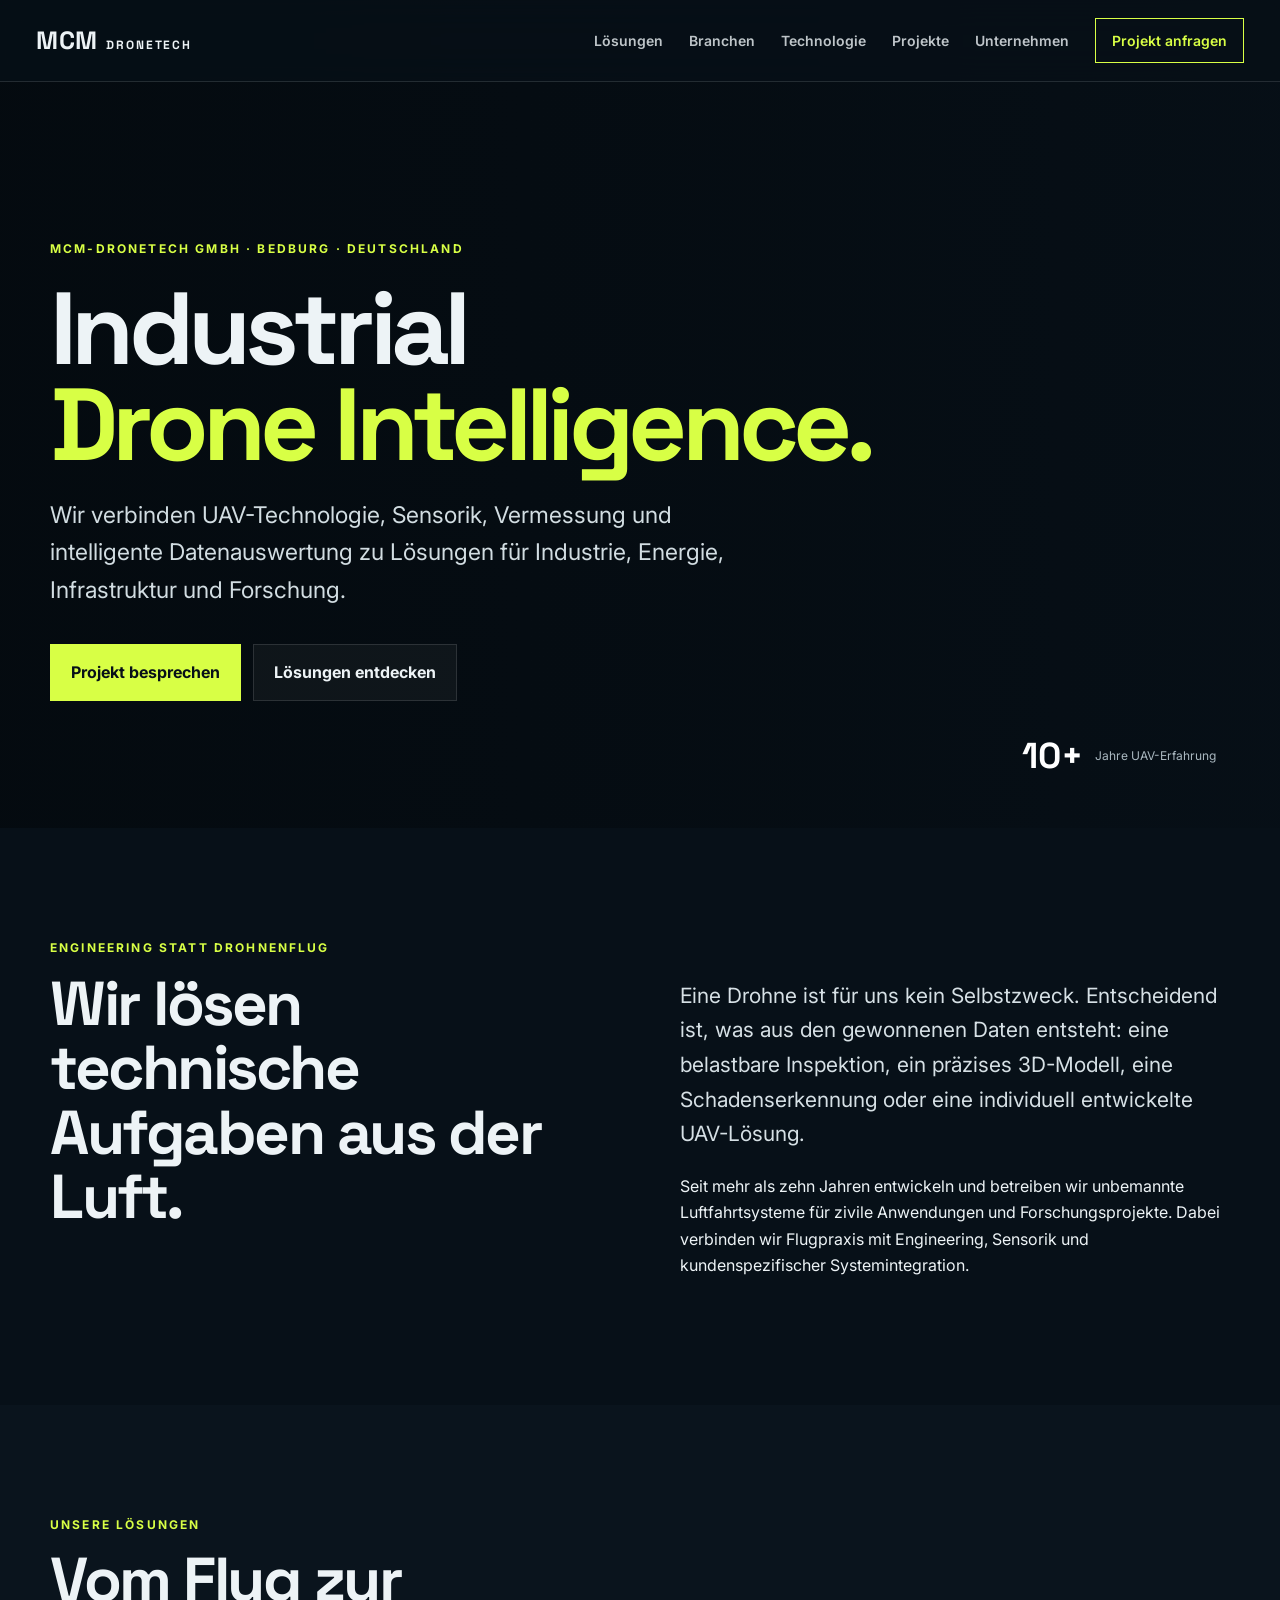
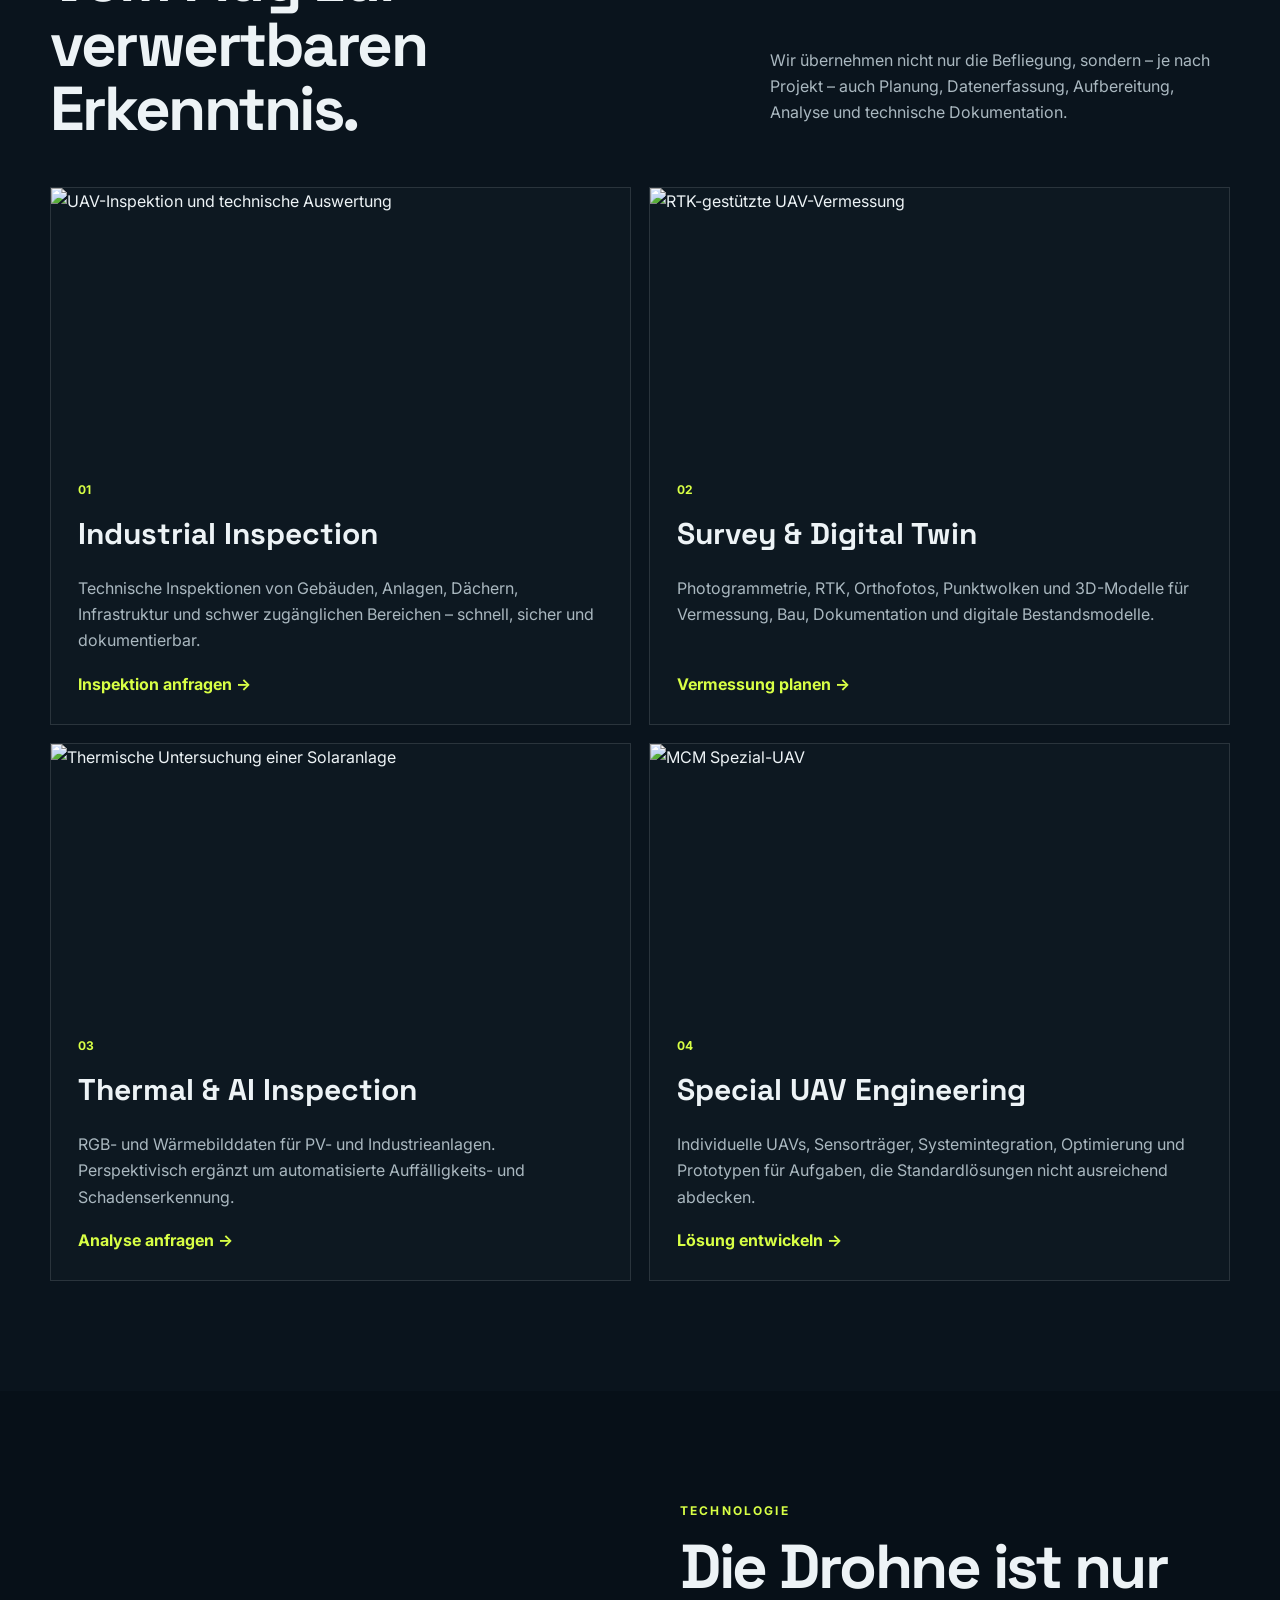
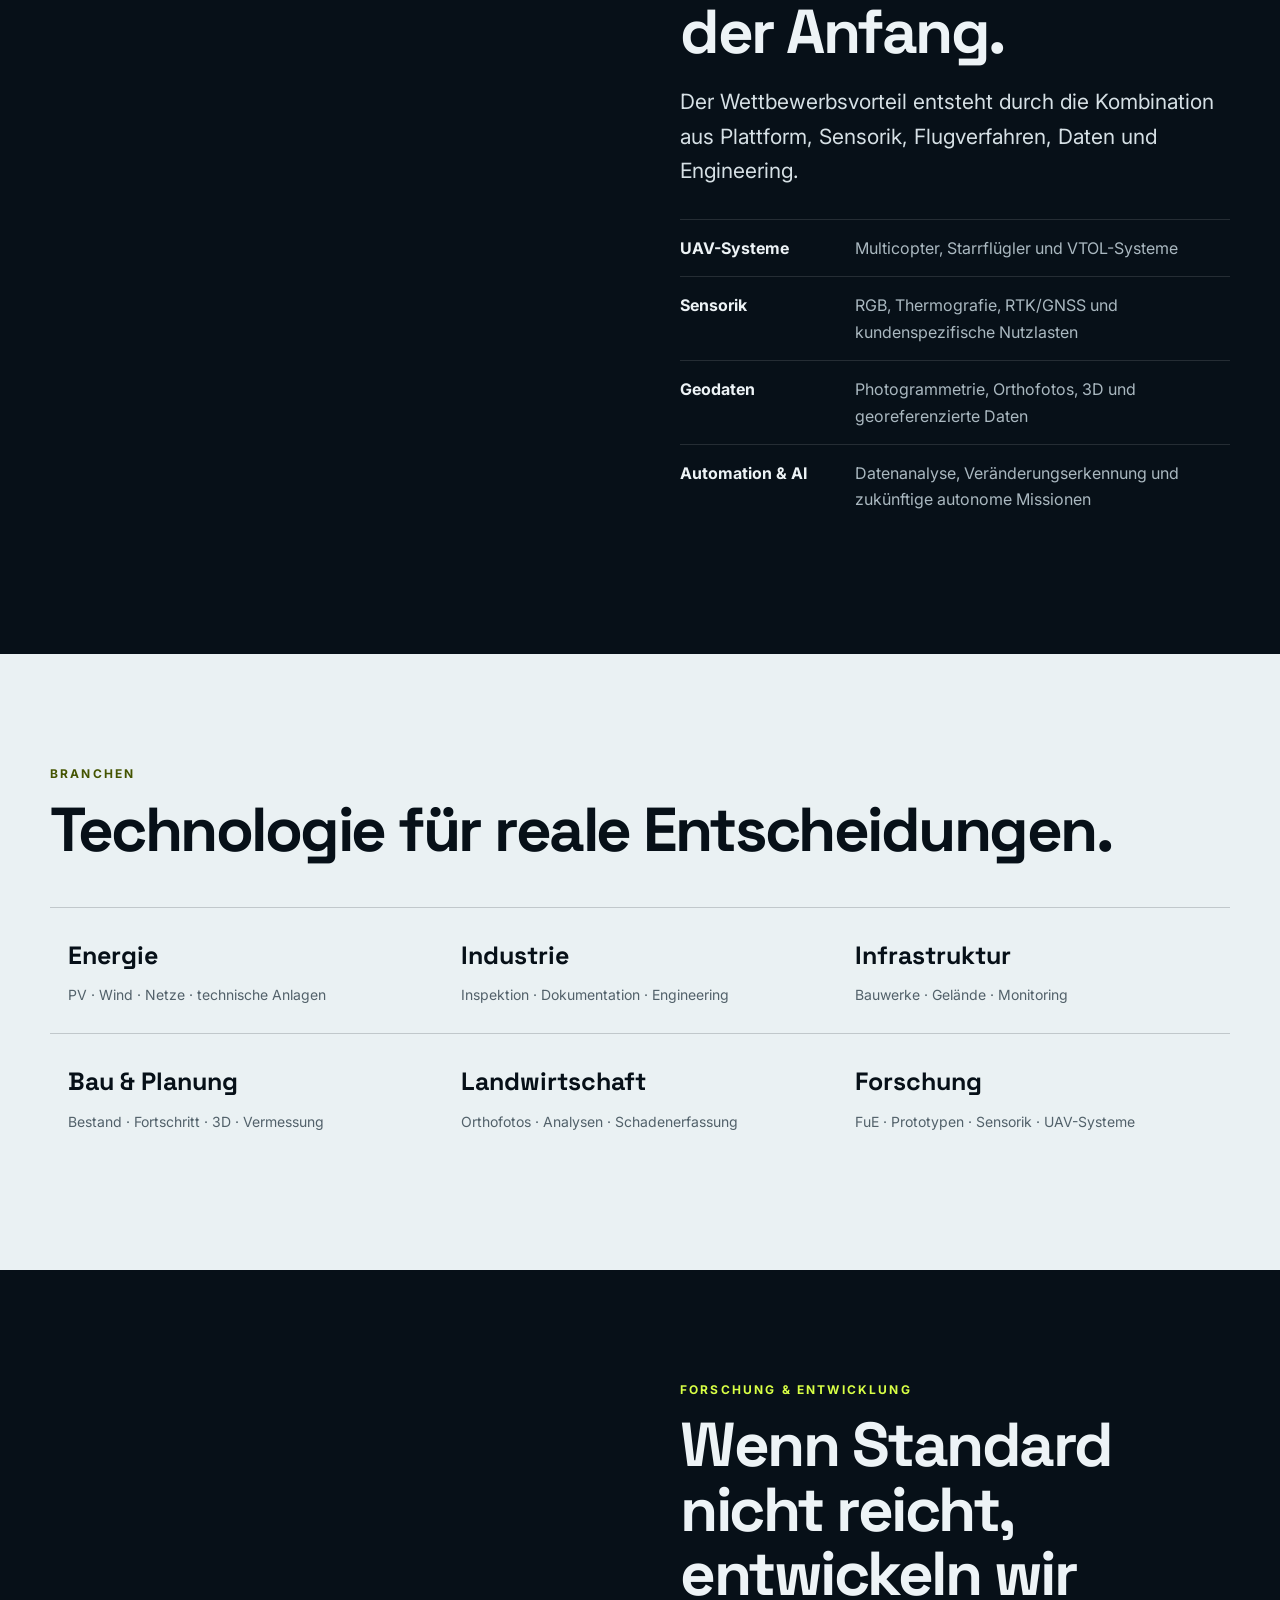
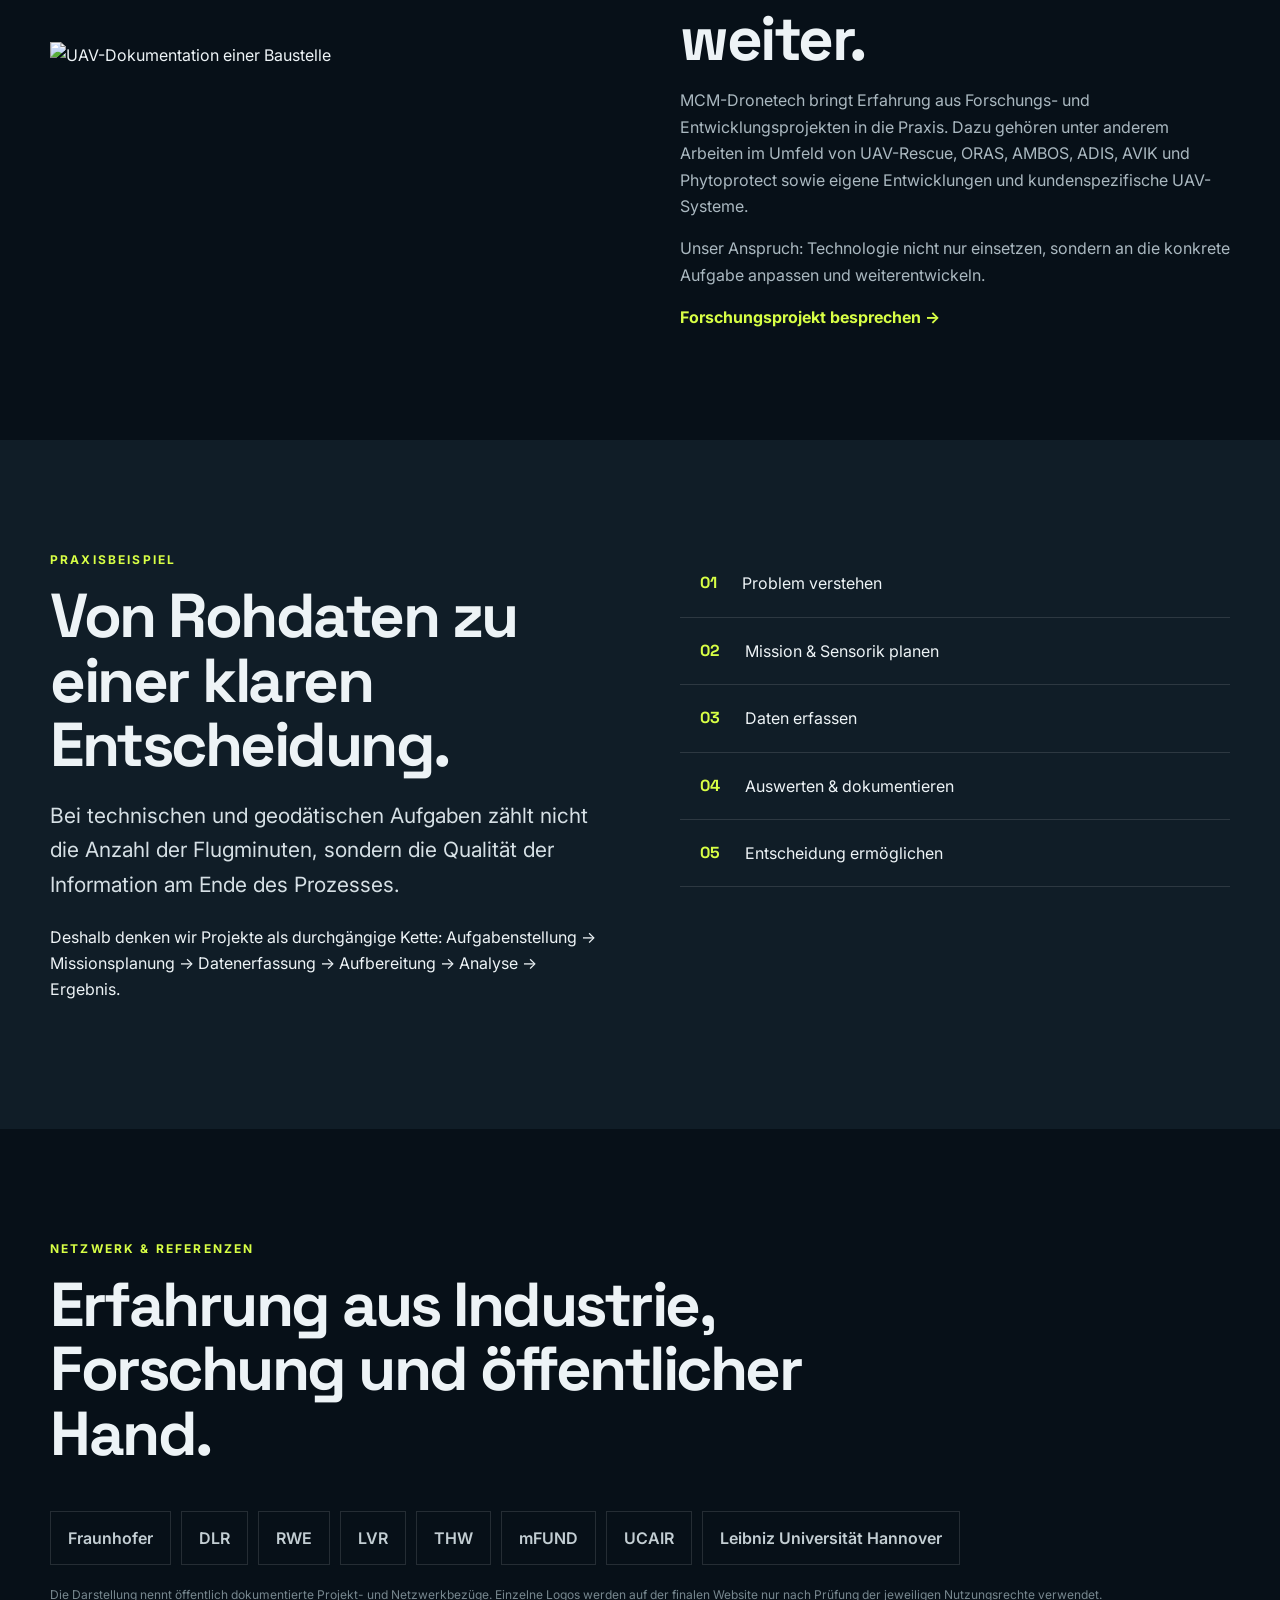
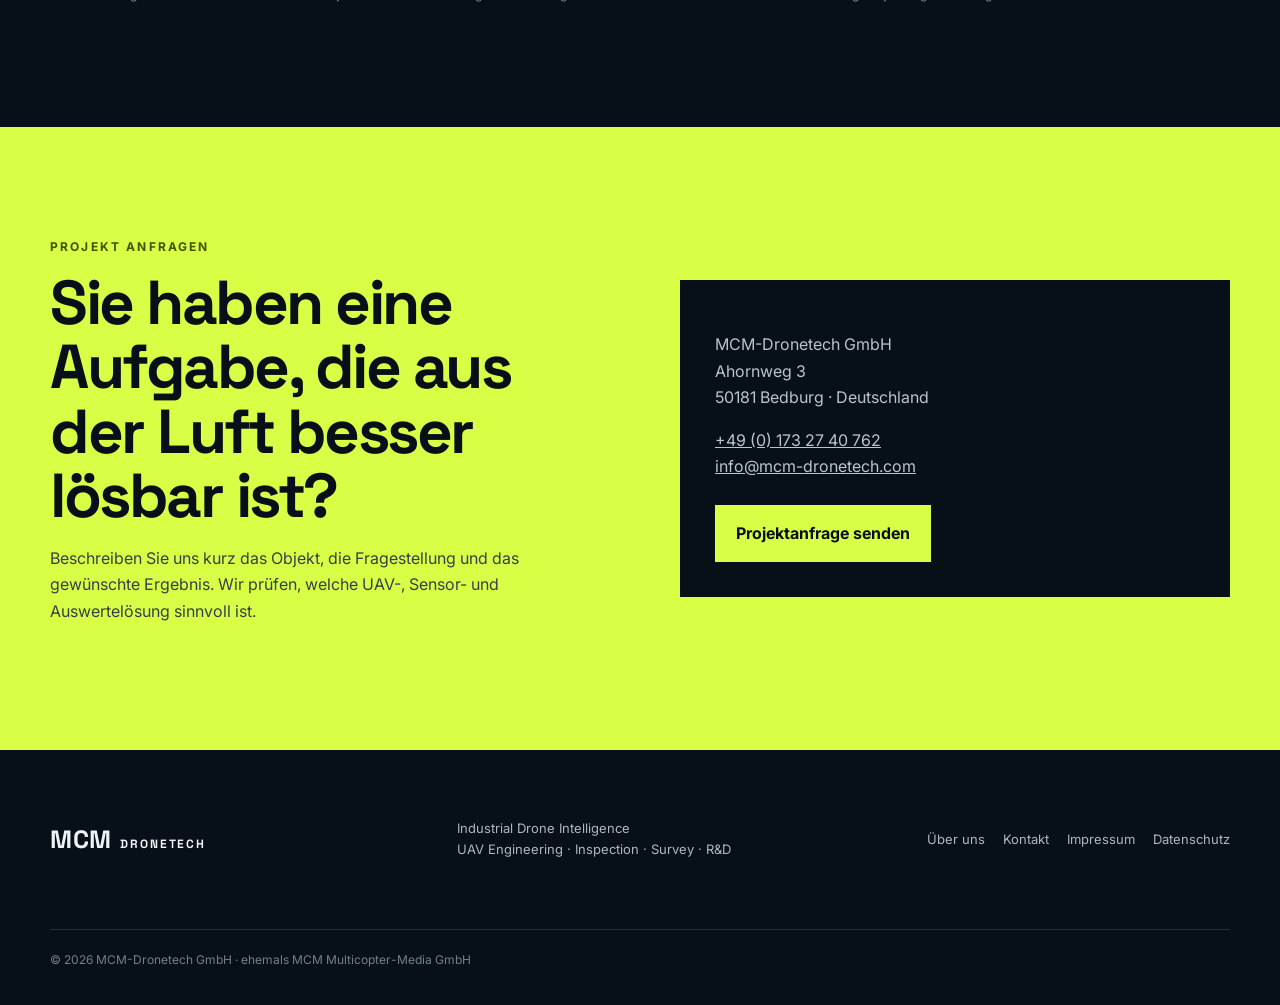
==== index.html @ f3f1fdfa "Use local image asset names in website" ====
<!doctype html>
<html lang="de">
<head>
  <meta charset="utf-8"><meta name="viewport" content="width=device-width, initial-scale=1">
  <title>MCM-Dronetech | Industrial Drone Intelligence</title>
  <meta name="description" content="MCM-Dronetech entwickelt und betreibt UAV-Lösungen für Industrie, Energie, Vermessung, Inspektion und Forschung. Von der Datenerfassung bis zur technischen Auswertung.">
  <meta name="theme-color" content="#0b1117">
  <link rel="preconnect" href="https://fonts.googleapis.com"><link rel="preconnect" href="https://fonts.gstatic.com" crossorigin>
  <link href="https://fonts.googleapis.com/css2?family=Inter:wght@400;500;600;700;800&family=Space+Grotesk:wght@500;600;700&display=swap" rel="stylesheet">
  <link rel="stylesheet" href="styles.css">
</head>
<body>
<header class="site-header"><a class="brand" href="#top" aria-label="MCM-Dronetech Startseite"><span>MCM</span><b>DRONETECH</b></a><button class="menu-toggle" aria-label="Menü öffnen" aria-expanded="false">☰</button><nav class="nav" aria-label="Hauptnavigation"><a href="#leistungen">Lösungen</a><a href="#branchen">Branchen</a><a href="#technologie">Technologie</a><a href="#projekte">Projekte</a><a href="#unternehmen">Unternehmen</a><a class="nav-cta" href="#kontakt">Projekt anfragen</a></nav></header>
<main id="top">
<section class="hero"><div class="hero-media" role="img" aria-label="UAV bei einem technischen Einsatz"></div><div class="hero-overlay"></div><div class="hero-content container"><p class="eyebrow">MCM-Dronetech GmbH · Bedburg · Deutschland</p><h1>Industrial<br><em>Drone Intelligence.</em></h1><p class="hero-copy">Wir verbinden UAV-Technologie, Sensorik, Vermessung und intelligente Datenauswertung zu Lösungen für Industrie, Energie, Infrastruktur und Forschung.</p><div class="hero-actions"><a class="button button-primary" href="#kontakt">Projekt besprechen</a><a class="button button-ghost" href="#leistungen">Lösungen entdecken</a></div></div><div class="hero-stat"><strong>10+</strong><span>Jahre UAV-Erfahrung</span></div></section>
<section class="intro section container" id="unternehmen"><div class="section-kicker">Engineering statt Drohnenflug</div><div class="intro-grid"><h2>Wir lösen technische Aufgaben aus der Luft.</h2><div><p class="lead">Eine Drohne ist für uns kein Selbstzweck. Entscheidend ist, was aus den gewonnenen Daten entsteht: eine belastbare Inspektion, ein präzises 3D-Modell, eine Schadenserkennung oder eine individuell entwickelte UAV-Lösung.</p><p>Seit mehr als zehn Jahren entwickeln und betreiben wir unbemannte Luftfahrtsysteme für zivile Anwendungen und Forschungsprojekte. Dabei verbinden wir Flugpraxis mit Engineering, Sensorik und kundenspezifischer Systemintegration.</p></div></div></section>
<section class="solutions section" id="leistungen"><div class="container"><div class="section-head"><div><div class="section-kicker">Unsere Lösungen</div><h2>Vom Flug zur verwertbaren Erkenntnis.</h2></div><p>Wir übernehmen nicht nur die Befliegung, sondern – je nach Projekt – auch Planung, Datenerfassung, Aufbereitung, Analyse und technische Dokumentation.</p></div><div class="cards">
<article class="card"><img src="assets/images/inspection.webp" alt="UAV-Inspektion und technische Auswertung" loading="lazy"><div><span>01</span><h3>Industrial Inspection</h3><p>Technische Inspektionen von Gebäuden, Anlagen, Dächern, Infrastruktur und schwer zugänglichen Bereichen – schnell, sicher und dokumentierbar.</p><a href="#kontakt">Inspektion anfragen →</a></div></article>
<article class="card"><img src="assets/images/rtk.webp" alt="RTK-gestützte UAV-Vermessung" loading="lazy"><div><span>02</span><h3>Survey & Digital Twin</h3><p>Photogrammetrie, RTK, Orthofotos, Punktwolken und 3D-Modelle für Vermessung, Bau, Dokumentation und digitale Bestandsmodelle.</p><a href="#kontakt">Vermessung planen →</a></div></article>
<article class="card"><img src="assets/images/solar-thermal.webp" alt="Thermische Untersuchung einer Solaranlage" loading="lazy"><div><span>03</span><h3>Thermal & AI Inspection</h3><p>RGB- und Wärmebilddaten für PV- und Industrieanlagen. Perspektivisch ergänzt um automatisierte Auffälligkeits- und Schadenserkennung.</p><a href="#kontakt">Analyse anfragen →</a></div></article>
<article class="card"><img src="assets/images/special-uav.webp" alt="MCM Spezial-UAV" loading="lazy"><div><span>04</span><h3>Special UAV Engineering</h3><p>Individuelle UAVs, Sensorträger, Systemintegration, Optimierung und Prototypen für Aufgaben, die Standardlösungen nicht ausreichend abdecken.</p><a href="#kontakt">Lösung entwickeln →</a></div></article>
</div></div></section>
<section class="feature section container" id="technologie"><div class="feature-image"><img src="assets/images/MCM-FHR1.webp" alt="MCM UAV-Technologie" loading="lazy"></div><div class="feature-copy"><div class="section-kicker">Technologie</div><h2>Die Drohne ist nur der Anfang.</h2><p class="lead">Der Wettbewerbsvorteil entsteht durch die Kombination aus Plattform, Sensorik, Flugverfahren, Daten und Engineering.</p><ul class="tech-list"><li><b>UAV-Systeme</b><span>Multicopter, Starrflügler und VTOL-Systeme</span></li><li><b>Sensorik</b><span>RGB, Thermografie, RTK/GNSS und kundenspezifische Nutzlasten</span></li><li><b>Geodaten</b><span>Photogrammetrie, Orthofotos, 3D und georeferenzierte Daten</span></li><li><b>Automation & AI</b><span>Datenanalyse, Veränderungserkennung und zukünftige autonome Missionen</span></li></ul></div></section>
<section class="industries section" id="branchen"><div class="container"><div class="section-kicker">Branchen</div><h2>Technologie für reale Entscheidungen.</h2><div class="industry-grid"><div><b>Energie</b><span>PV · Wind · Netze · technische Anlagen</span></div><div><b>Industrie</b><span>Inspektion · Dokumentation · Engineering</span></div><div><b>Infrastruktur</b><span>Bauwerke · Gelände · Monitoring</span></div><div><b>Bau & Planung</b><span>Bestand · Fortschritt · 3D · Vermessung</span></div><div><b>Landwirtschaft</b><span>Orthofotos · Analysen · Schadenerfassung</span></div><div><b>Forschung</b><span>FuE · Prototypen · Sensorik · UAV-Systeme</span></div></div></div></section>
<section class="project section container" id="projekte"><div class="project-media"><img src="assets/images/construction.webp" alt="UAV-Dokumentation einer Baustelle" loading="lazy"></div><div class="project-copy"><div class="section-kicker">Forschung & Entwicklung</div><h2>Wenn Standard nicht reicht, entwickeln wir weiter.</h2><p>MCM-Dronetech bringt Erfahrung aus Forschungs- und Entwicklungsprojekten in die Praxis. Dazu gehören unter anderem Arbeiten im Umfeld von UAV-Rescue, ORAS, AMBOS, ADIS, AVIK und Phytoprotect sowie eigene Entwicklungen und kundenspezifische UAV-Systeme.</p><p>Unser Anspruch: Technologie nicht nur einsetzen, sondern an die konkrete Aufgabe anpassen und weiterentwickeln.</p><a class="text-link" href="#kontakt">Forschungsprojekt besprechen →</a></div></section>
<section class="case-study section"><div class="container case-grid"><div><div class="section-kicker">Praxisbeispiel</div><h2>Von Rohdaten zu einer klaren Entscheidung.</h2><p class="lead">Bei technischen und geodätischen Aufgaben zählt nicht die Anzahl der Flugminuten, sondern die Qualität der Information am Ende des Prozesses.</p><p>Deshalb denken wir Projekte als durchgängige Kette: Aufgabenstellung → Missionsplanung → Datenerfassung → Aufbereitung → Analyse → Ergebnis.</p></div><div class="process"><div><strong>01</strong><span>Problem verstehen</span></div><div><strong>02</strong><span>Mission & Sensorik planen</span></div><div><strong>03</strong><span>Daten erfassen</span></div><div><strong>04</strong><span>Auswerten & dokumentieren</span></div><div><strong>05</strong><span>Entscheidung ermöglichen</span></div></div></div></section>
<section class="references section container"><div class="section-kicker">Netzwerk & Referenzen</div><h2>Erfahrung aus Industrie, Forschung und öffentlicher Hand.</h2><div class="logos"><span>Fraunhofer</span><span>DLR</span><span>RWE</span><span>LVR</span><span>THW</span><span>mFUND</span><span>UCAIR</span><span>Leibniz Universität Hannover</span></div><p class="small-note">Die Darstellung nennt öffentlich dokumentierte Projekt- und Netzwerkbezüge. Einzelne Logos werden auf der finalen Website nur nach Prüfung der jeweiligen Nutzungsrechte verwendet.</p></section>
<section class="contact section" id="kontakt"><div class="container contact-grid"><div><div class="section-kicker">Projekt anfragen</div><h2>Sie haben eine Aufgabe, die aus der Luft besser lösbar ist?</h2><p>Beschreiben Sie uns kurz das Objekt, die Fragestellung und das gewünschte Ergebnis. Wir prüfen, welche UAV-, Sensor- und Auswertelösung sinnvoll ist.</p></div><div class="contact-card"><p>MCM-Dronetech GmbH<br>Ahornweg 3<br>50181 Bedburg · Deutschland</p><p><a href="tel:+491732740762">+49 (0) 173 27 40 762</a><br><a href="mailto:info@mcm-dronetech.com">info@mcm-dronetech.com</a></p><a class="button button-primary" href="mailto:info@mcm-dronetech.com?subject=Projektanfrage%20MCM-Dronetech">Projektanfrage senden</a></div></div></section>
</main>
<footer><div class="container footer-grid"><div class="brand"><span>MCM</span><b>DRONETECH</b></div><p>Industrial Drone Intelligence<br>UAV Engineering · Inspection · Survey · R&D</p><div><a href="#unternehmen">Über uns</a><a href="#kontakt">Kontakt</a><a href="impressum.html">Impressum</a><a href="datenschutz.html">Datenschutz</a></div></div><div class="container copyright">© 2026 MCM-Dronetech GmbH · ehemals MCM Multicopter-Media GmbH</div></footer>
<script src="script.js"></script></body></html>
---- styles.css ----
:root{--bg:#071018;--panel:#0d1821;--text:#edf3f6;--muted:#aab8c0;--line:rgba(255,255,255,.12);--accent:#d8ff45;--max:1180px}*{box-sizing:border-box}html{scroll-behavior:smooth}body{margin:0;background:var(--bg);color:var(--text);font-family:Inter,system-ui,sans-serif;line-height:1.65}a{color:inherit;text-decoration:none}.container{width:min(var(--max),calc(100% - 48px));margin:auto}.site-header{position:fixed;z-index:20;top:0;left:0;right:0;display:flex;align-items:center;justify-content:space-between;padding:18px 36px;background:rgba(7,16,24,.78);backdrop-filter:blur(18px);border-bottom:1px solid var(--line)}.brand{display:flex;align-items:baseline;gap:8px;font-family:"Space Grotesk",sans-serif;letter-spacing:.04em}.brand span{font-size:25px;font-weight:700}.brand b{font-size:12px;letter-spacing:.16em}.nav{display:flex;gap:26px;align-items:center;font-size:14px;font-weight:600}.nav a{opacity:.8}.nav a:hover{opacity:1}.nav-cta{padding:10px 16px;border:1px solid var(--accent);color:var(--accent);opacity:1!important}.menu-toggle{display:none;background:none;color:white;border:0;font-size:24px}.hero{min-height:92vh;position:relative;display:flex;align-items:center;overflow:hidden}.hero-media{position:absolute;inset:0;background-image:url('assets/images/MCM-FHR1.webp');background-size:cover;background-position:center}.hero-overlay{position:absolute;inset:0;background:linear-gradient(90deg,rgba(4,10,15,.92),rgba(4,10,15,.58) 55%,rgba(4,10,15,.18)),linear-gradient(0deg,var(--bg),transparent 40%)}.hero-content{position:relative;padding-top:100px}.eyebrow,.section-kicker{color:var(--accent);font-size:12px;text-transform:uppercase;letter-spacing:.18em;font-weight:700}.hero h1{font-family:"Space Grotesk",sans-serif;font-size:clamp(54px,8vw,104px);line-height:.94;letter-spacing:-.055em;max-width:900px;margin:22px 0}.hero h1 em{font-style:normal;color:var(--accent)}.hero-copy{font-size:clamp(18px,2vw,23px);max-width:680px;color:#d2dde2}.hero-actions{display:flex;gap:12px;margin-top:34px}.button{display:inline-block;padding:14px 20px;font-weight:700;border:1px solid var(--line)}.button-primary{background:var(--accent);color:#071018;border-color:var(--accent)}.button-ghost{background:rgba(255,255,255,.04)}.hero-stat{position:absolute;right:5%;bottom:42px;display:flex;gap:12px;align-items:center;color:var(--muted);font-size:12px}.hero-stat strong{font-family:"Space Grotesk";font-size:36px;color:white}.section{padding:110px 0}.intro-grid,.feature,.project,.contact-grid,.case-grid{display:grid;grid-template-columns:1fr 1fr;gap:80px}.intro h2,.section-head h2,.feature h2,.project h2,.industries h2,.references h2,.contact h2,.case-study h2{font-family:"Space Grotesk";font-size:clamp(36px,5vw,62px);line-height:1.04;letter-spacing:-.04em;margin:14px 0 0}.lead{font-size:21px;color:#d6e0e5}.solutions{background:#0a141d}.section-head{display:flex;justify-content:space-between;gap:50px;align-items:end;margin-bottom:45px}.section-head>p{max-width:460px;color:var(--muted)}.cards{display:grid;grid-template-columns:repeat(2,1fr);gap:18px}.card{background:var(--panel);border:1px solid var(--line);overflow:hidden}.card img{display:block;width:100%;height:260px;object-fit:cover}.card>div{padding:27px}.card span{color:var(--accent);font-size:12px;font-weight:700}.card h3{font-family:"Space Grotesk";font-size:30px;margin:8px 0}.card p{color:var(--muted);min-height:80px}.card a,.text-link{color:var(--accent);font-weight:700}.feature{align-items:center}.feature-image img,.project-media img{width:100%;height:100%;max-height:620px;object-fit:cover}.tech-list{list-style:none;padding:0;margin-top:30px}.tech-list li{display:grid;grid-template-columns:160px 1fr;padding:15px 0;border-top:1px solid var(--line);gap:15px}.tech-list span{color:var(--muted)}.industries{background:#eaf1f3;color:#071018}.industries .section-kicker{color:#445400}.industry-grid{display:grid;grid-template-columns:repeat(3,1fr);margin-top:45px}.industry-grid div{padding:27px 18px;border-top:1px solid rgba(7,16,24,.18)}.industry-grid b,.industry-grid span{display:block}.industry-grid b{font-family:"Space Grotesk";font-size:25px}.industry-grid span{color:#52616a;font-size:14px;margin-top:7px}.project{align-items:center}.project-copy p{color:var(--muted)}.case-study{background:#101d27}.process{display:flex;flex-direction:column}.process div{display:flex;gap:25px;align-items:center;padding:20px;border-bottom:1px solid var(--line)}.process strong{color:var(--accent);font-family:"Space Grotesk"}.references h2{max-width:850px}.logos{display:flex;flex-wrap:wrap;gap:10px;margin-top:45px}.logos span{padding:13px 17px;border:1px solid var(--line);color:#c3ced3;font-weight:600}.small-note{font-size:12px;color:#77878f;margin-top:20px}.contact{background:var(--accent);color:#071018}.contact .section-kicker{color:#425000}.contact-grid{align-items:center}.contact p{color:#344047}.contact-card{background:#071018;color:white;padding:35px}.contact-card p{color:#b9c5ca}.contact-card a:not(.button){text-decoration:underline}.contact-card .button{margin-top:10px}.contact-card .button-primary{color:#071018}.footer-grid{display:grid;grid-template-columns:1fr 1fr 1fr;gap:40px;align-items:center;padding:55px 0}.footer-grid p{color:var(--muted);font-size:13px}.footer-grid>div:last-child{display:flex;justify-content:flex-end;gap:18px;flex-wrap:wrap;font-size:13px;color:var(--muted)}.copyright{padding:20px 0 35px;border-top:1px solid var(--line);font-size:12px;color:#71818a}@media(max-width:850px){.site-header{padding:16px 22px}.menu-toggle{display:block}.nav{display:none;position:absolute;top:70px;left:0;right:0;background:#071018;padding:20px 22px;flex-direction:column;align-items:stretch}.nav.open{display:flex}.nav-cta{text-align:center}.container{width:min(var(--max),calc(100% - 34px))}.hero{min-height:800px}.hero-stat{display:none}.intro-grid,.feature,.project,.contact-grid,.case-grid{grid-template-columns:1fr;gap:35px}.cards{grid-template-columns:1fr}.section-head{display:block}.section-head>p{margin-top:22px}.industry-grid{grid-template-columns:1fr 1fr}.footer-grid{grid-template-columns:1fr}.footer-grid>div:last-child{justify-content:flex-start}.section{padding:80px 0}.card img{height:220px}}@media(max-width:520px){.industry-grid{grid-template-columns:1fr}.hero h1{font-size:54px}.hero-copy{font-size:17px}.hero-actions{flex-direction:column;align-items:flex-start}.tech-list li{grid-template-columns:1fr}.site-header .brand b{display:none}}
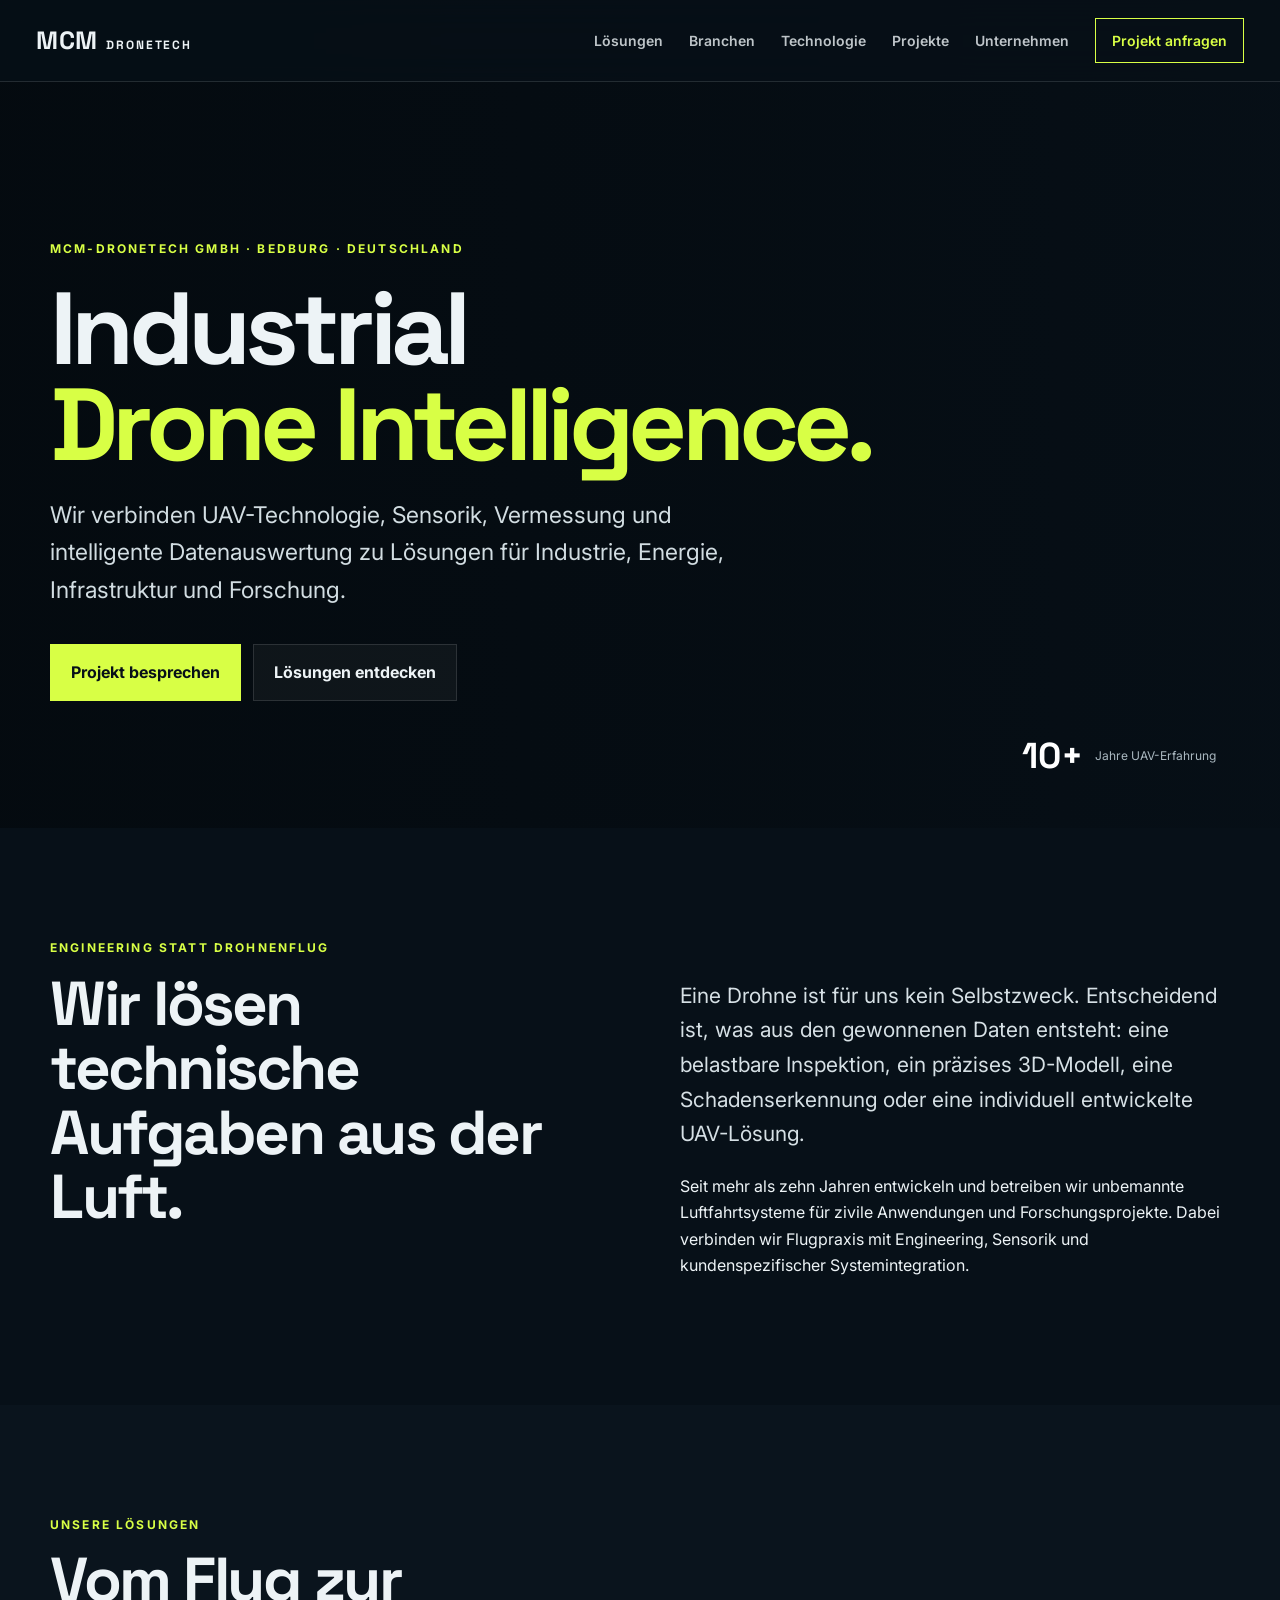
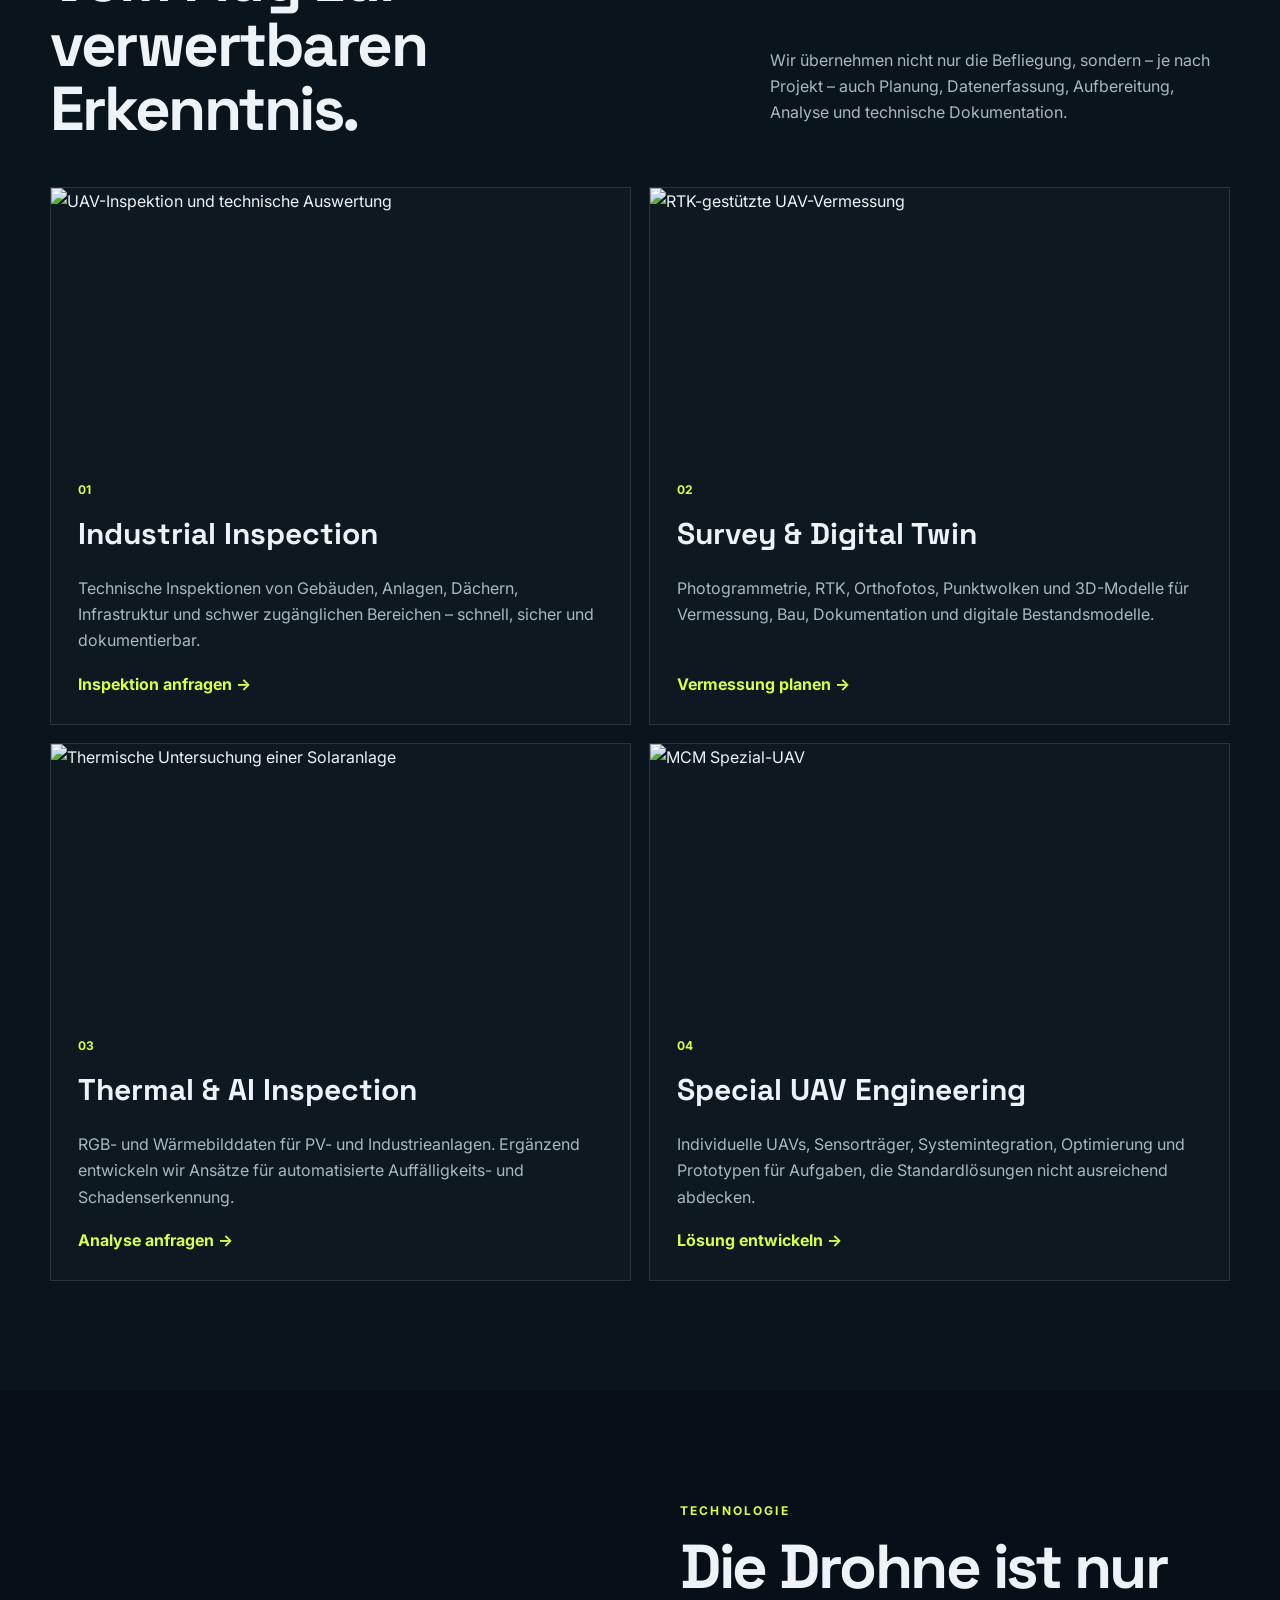
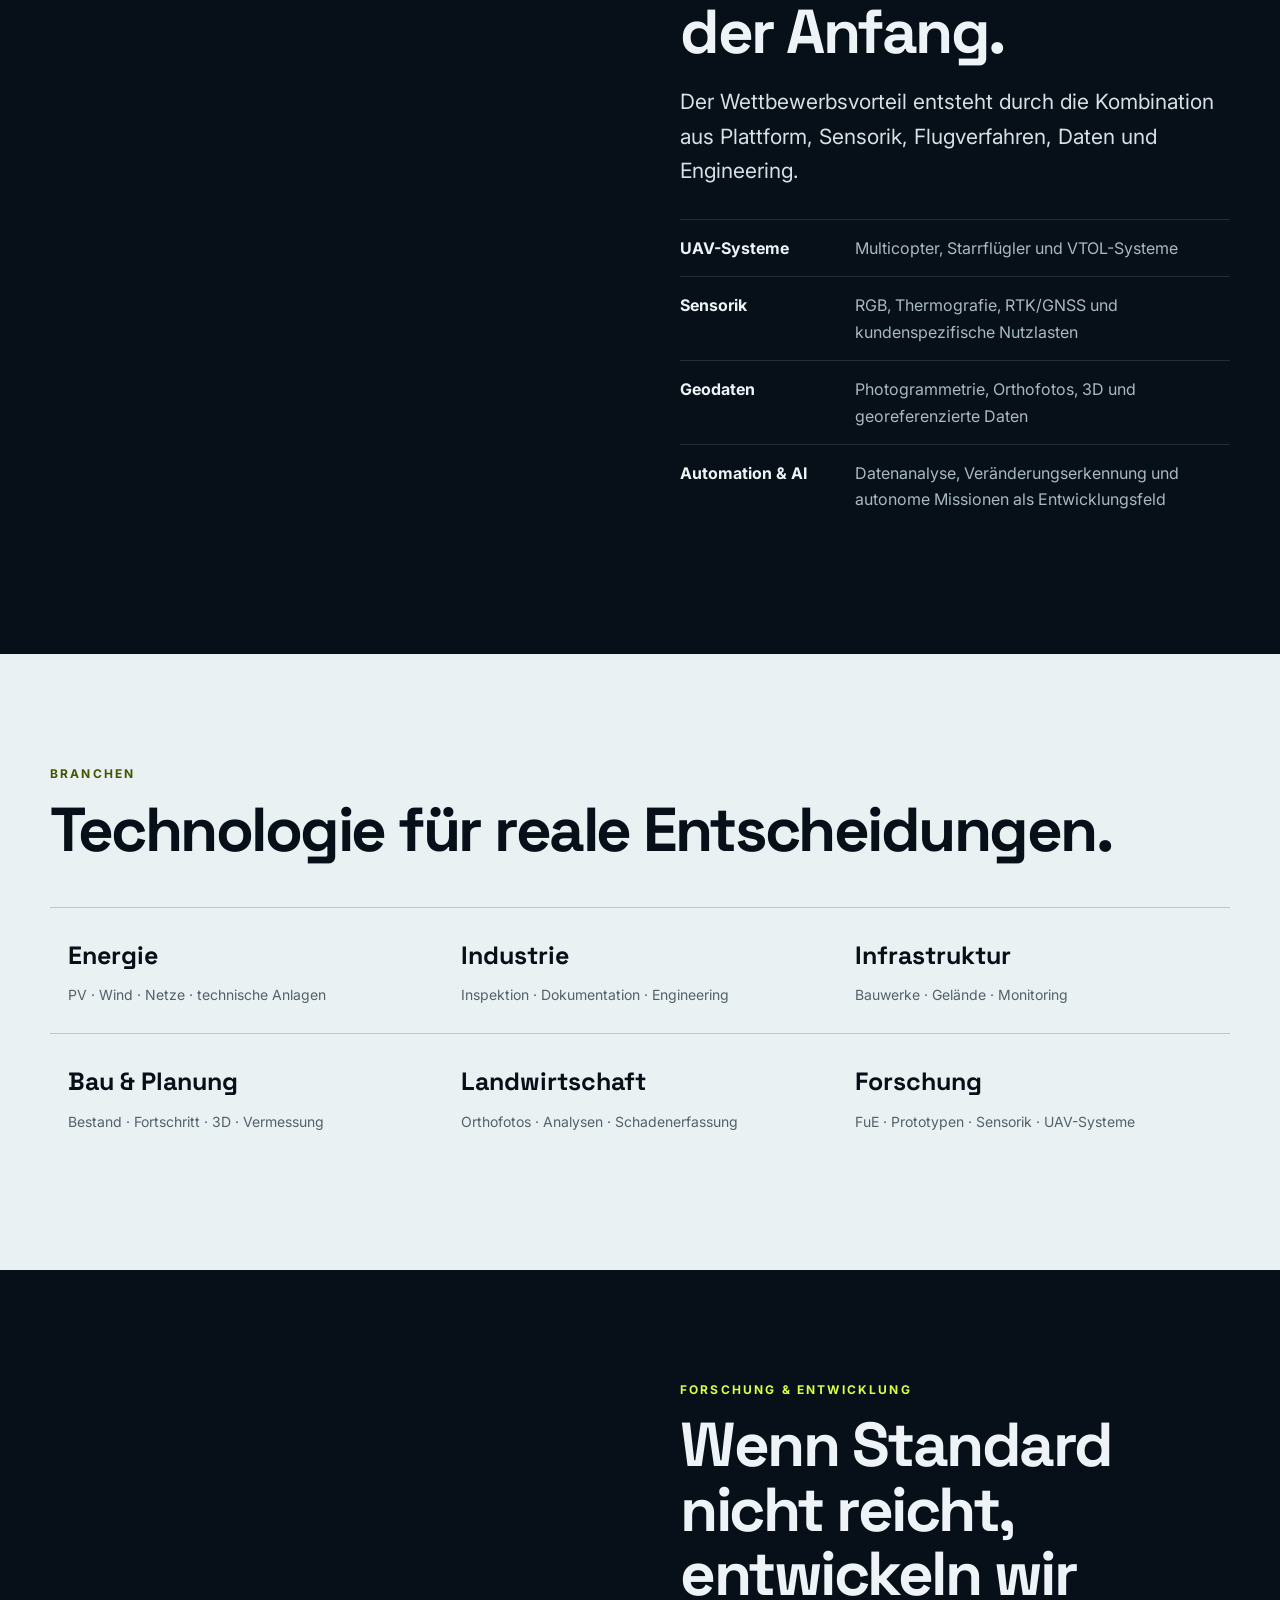
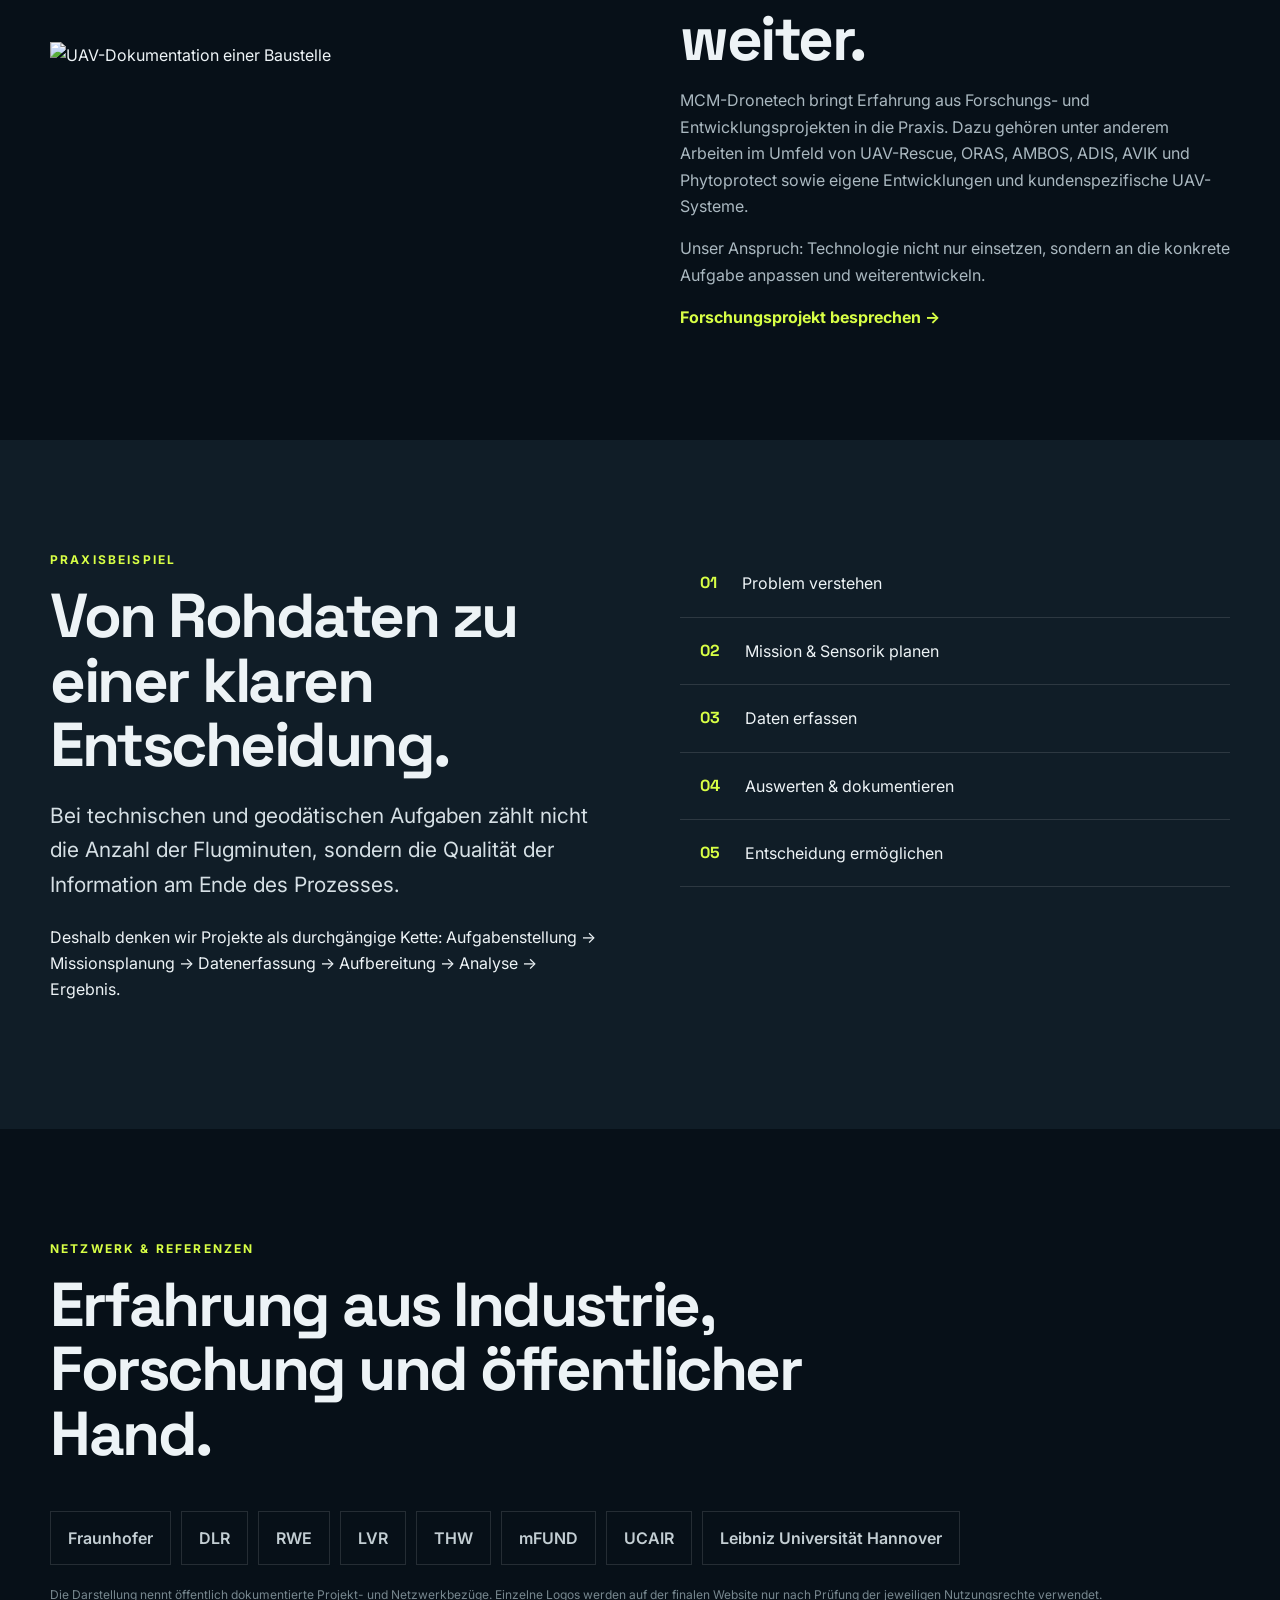
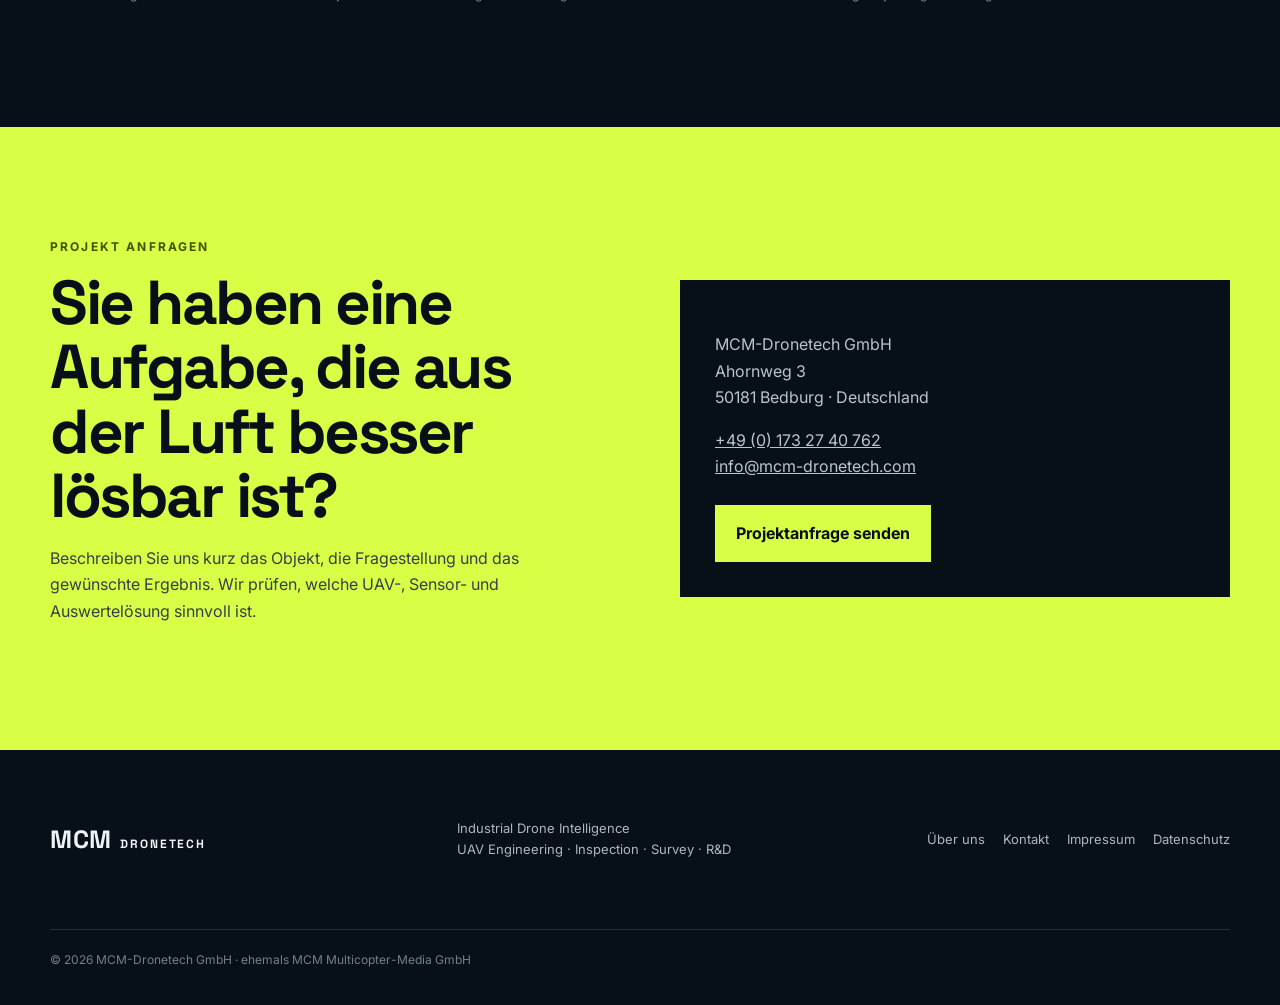
==== commit 19b43b60: "Improve SEO, accessibility and image resilience" ====
--- a/index.html
+++ b/index.html
@@ -1,26 +1,43 @@
 <!doctype html>
 <html lang="de">
 <head>
-  <meta charset="utf-8"><meta name="viewport" content="width=device-width, initial-scale=1">
+  <meta charset="utf-8">
+  <meta name="viewport" content="width=device-width, initial-scale=1">
   <title>MCM-Dronetech | Industrial Drone Intelligence</title>
-  <meta name="description" content="MCM-Dronetech entwickelt und betreibt UAV-Lösungen für Industrie, Energie, Vermessung, Inspektion und Forschung. Von der Datenerfassung bis zur technischen Auswertung.">
+  <meta name="description" content="MCM-Dronetech entwickelt und betreibt UAV-Lösungen für Industrie, Energie, Vermessung, Inspektion und Forschung – von der Datenerfassung bis zur technischen Auswertung.">
   <meta name="theme-color" content="#0b1117">
-  <link rel="preconnect" href="https://fonts.googleapis.com"><link rel="preconnect" href="https://fonts.gstatic.com" crossorigin>
+  <meta property="og:type" content="website">
+  <meta property="og:locale" content="de_DE">
+  <meta property="og:title" content="MCM-Dronetech | Industrial Drone Intelligence">
+  <meta property="og:description" content="UAV Engineering, Inspection, Survey und R&D für Industrie, Energie, Infrastruktur und Forschung.">
+  <meta property="og:image" content="assets/images/MCM-FHR1.webp">
+  <link rel="preconnect" href="https://fonts.googleapis.com">
+  <link rel="preconnect" href="https://fonts.gstatic.com" crossorigin>
   <link href="https://fonts.googleapis.com/css2?family=Inter:wght@400;500;600;700;800&family=Space+Grotesk:wght@500;600;700&display=swap" rel="stylesheet">
   <link rel="stylesheet" href="styles.css">
 </head>
 <body>
-<header class="site-header"><a class="brand" href="#top" aria-label="MCM-Dronetech Startseite"><span>MCM</span><b>DRONETECH</b></a><button class="menu-toggle" aria-label="Menü öffnen" aria-expanded="false">☰</button><nav class="nav" aria-label="Hauptnavigation"><a href="#leistungen">Lösungen</a><a href="#branchen">Branchen</a><a href="#technologie">Technologie</a><a href="#projekte">Projekte</a><a href="#unternehmen">Unternehmen</a><a class="nav-cta" href="#kontakt">Projekt anfragen</a></nav></header>
+<header class="site-header">
+  <a class="brand" href="#top" aria-label="MCM-Dronetech Startseite"><span>MCM</span><b>DRONETECH</b></a>
+  <button class="menu-toggle" aria-label="Menü öffnen" aria-expanded="false" aria-controls="main-nav">☰</button>
+  <nav class="nav" id="main-nav" aria-label="Hauptnavigation">
+    <a href="#leistungen">Lösungen</a><a href="#branchen">Branchen</a><a href="#technologie">Technologie</a><a href="#projekte">Projekte</a><a href="#unternehmen">Unternehmen</a><a class="nav-cta" href="#kontakt">Projekt anfragen</a>
+  </nav>
+</header>
 <main id="top">
-<section class="hero"><div class="hero-media" role="img" aria-label="UAV bei einem technischen Einsatz"></div><div class="hero-overlay"></div><div class="hero-content container"><p class="eyebrow">MCM-Dronetech GmbH · Bedburg · Deutschland</p><h1>Industrial<br><em>Drone Intelligence.</em></h1><p class="hero-copy">Wir verbinden UAV-Technologie, Sensorik, Vermessung und intelligente Datenauswertung zu Lösungen für Industrie, Energie, Infrastruktur und Forschung.</p><div class="hero-actions"><a class="button button-primary" href="#kontakt">Projekt besprechen</a><a class="button button-ghost" href="#leistungen">Lösungen entdecken</a></div></div><div class="hero-stat"><strong>10+</strong><span>Jahre UAV-Erfahrung</span></div></section>
+<section class="hero">
+  <div class="hero-media" role="img" aria-label="MCM UAV bei einem technischen Einsatz"></div><div class="hero-overlay"></div>
+  <div class="hero-content container"><p class="eyebrow">MCM-Dronetech GmbH · Bedburg · Deutschland</p><h1>Industrial<br><em>Drone Intelligence.</em></h1><p class="hero-copy">Wir verbinden UAV-Technologie, Sensorik, Vermessung und intelligente Datenauswertung zu Lösungen für Industrie, Energie, Infrastruktur und Forschung.</p><div class="hero-actions"><a class="button button-primary" href="#kontakt">Projekt besprechen</a><a class="button button-ghost" href="#leistungen">Lösungen entdecken</a></div></div>
+  <div class="hero-stat"><strong>10+</strong><span>Jahre UAV-Erfahrung</span></div>
+</section>
 <section class="intro section container" id="unternehmen"><div class="section-kicker">Engineering statt Drohnenflug</div><div class="intro-grid"><h2>Wir lösen technische Aufgaben aus der Luft.</h2><div><p class="lead">Eine Drohne ist für uns kein Selbstzweck. Entscheidend ist, was aus den gewonnenen Daten entsteht: eine belastbare Inspektion, ein präzises 3D-Modell, eine Schadenserkennung oder eine individuell entwickelte UAV-Lösung.</p><p>Seit mehr als zehn Jahren entwickeln und betreiben wir unbemannte Luftfahrtsysteme für zivile Anwendungen und Forschungsprojekte. Dabei verbinden wir Flugpraxis mit Engineering, Sensorik und kundenspezifischer Systemintegration.</p></div></div></section>
 <section class="solutions section" id="leistungen"><div class="container"><div class="section-head"><div><div class="section-kicker">Unsere Lösungen</div><h2>Vom Flug zur verwertbaren Erkenntnis.</h2></div><p>Wir übernehmen nicht nur die Befliegung, sondern – je nach Projekt – auch Planung, Datenerfassung, Aufbereitung, Analyse und technische Dokumentation.</p></div><div class="cards">
 <article class="card"><img src="assets/images/inspection.webp" alt="UAV-Inspektion und technische Auswertung" loading="lazy"><div><span>01</span><h3>Industrial Inspection</h3><p>Technische Inspektionen von Gebäuden, Anlagen, Dächern, Infrastruktur und schwer zugänglichen Bereichen – schnell, sicher und dokumentierbar.</p><a href="#kontakt">Inspektion anfragen →</a></div></article>
 <article class="card"><img src="assets/images/rtk.webp" alt="RTK-gestützte UAV-Vermessung" loading="lazy"><div><span>02</span><h3>Survey & Digital Twin</h3><p>Photogrammetrie, RTK, Orthofotos, Punktwolken und 3D-Modelle für Vermessung, Bau, Dokumentation und digitale Bestandsmodelle.</p><a href="#kontakt">Vermessung planen →</a></div></article>
-<article class="card"><img src="assets/images/solar-thermal.webp" alt="Thermische Untersuchung einer Solaranlage" loading="lazy"><div><span>03</span><h3>Thermal & AI Inspection</h3><p>RGB- und Wärmebilddaten für PV- und Industrieanlagen. Perspektivisch ergänzt um automatisierte Auffälligkeits- und Schadenserkennung.</p><a href="#kontakt">Analyse anfragen →</a></div></article>
+<article class="card"><img src="assets/images/solar-thermal.webp" alt="Thermische Untersuchung einer Solaranlage" loading="lazy"><div><span>03</span><h3>Thermal & AI Inspection</h3><p>RGB- und Wärmebilddaten für PV- und Industrieanlagen. Ergänzend entwickeln wir Ansätze für automatisierte Auffälligkeits- und Schadenserkennung.</p><a href="#kontakt">Analyse anfragen →</a></div></article>
 <article class="card"><img src="assets/images/special-uav.webp" alt="MCM Spezial-UAV" loading="lazy"><div><span>04</span><h3>Special UAV Engineering</h3><p>Individuelle UAVs, Sensorträger, Systemintegration, Optimierung und Prototypen für Aufgaben, die Standardlösungen nicht ausreichend abdecken.</p><a href="#kontakt">Lösung entwickeln →</a></div></article>
 </div></div></section>
-<section class="feature section container" id="technologie"><div class="feature-image"><img src="assets/images/MCM-FHR1.webp" alt="MCM UAV-Technologie" loading="lazy"></div><div class="feature-copy"><div class="section-kicker">Technologie</div><h2>Die Drohne ist nur der Anfang.</h2><p class="lead">Der Wettbewerbsvorteil entsteht durch die Kombination aus Plattform, Sensorik, Flugverfahren, Daten und Engineering.</p><ul class="tech-list"><li><b>UAV-Systeme</b><span>Multicopter, Starrflügler und VTOL-Systeme</span></li><li><b>Sensorik</b><span>RGB, Thermografie, RTK/GNSS und kundenspezifische Nutzlasten</span></li><li><b>Geodaten</b><span>Photogrammetrie, Orthofotos, 3D und georeferenzierte Daten</span></li><li><b>Automation & AI</b><span>Datenanalyse, Veränderungserkennung und zukünftige autonome Missionen</span></li></ul></div></section>
+<section class="feature section container" id="technologie"><div class="feature-image"><img src="assets/images/MCM-FHR1.webp" alt="MCM UAV-Technologie" loading="lazy"></div><div class="feature-copy"><div class="section-kicker">Technologie</div><h2>Die Drohne ist nur der Anfang.</h2><p class="lead">Der Wettbewerbsvorteil entsteht durch die Kombination aus Plattform, Sensorik, Flugverfahren, Daten und Engineering.</p><ul class="tech-list"><li><b>UAV-Systeme</b><span>Multicopter, Starrflügler und VTOL-Systeme</span></li><li><b>Sensorik</b><span>RGB, Thermografie, RTK/GNSS und kundenspezifische Nutzlasten</span></li><li><b>Geodaten</b><span>Photogrammetrie, Orthofotos, 3D und georeferenzierte Daten</span></li><li><b>Automation & AI</b><span>Datenanalyse, Veränderungserkennung und autonome Missionen als Entwicklungsfeld</span></li></ul></div></section>
 <section class="industries section" id="branchen"><div class="container"><div class="section-kicker">Branchen</div><h2>Technologie für reale Entscheidungen.</h2><div class="industry-grid"><div><b>Energie</b><span>PV · Wind · Netze · technische Anlagen</span></div><div><b>Industrie</b><span>Inspektion · Dokumentation · Engineering</span></div><div><b>Infrastruktur</b><span>Bauwerke · Gelände · Monitoring</span></div><div><b>Bau & Planung</b><span>Bestand · Fortschritt · 3D · Vermessung</span></div><div><b>Landwirtschaft</b><span>Orthofotos · Analysen · Schadenerfassung</span></div><div><b>Forschung</b><span>FuE · Prototypen · Sensorik · UAV-Systeme</span></div></div></div></section>
 <section class="project section container" id="projekte"><div class="project-media"><img src="assets/images/construction.webp" alt="UAV-Dokumentation einer Baustelle" loading="lazy"></div><div class="project-copy"><div class="section-kicker">Forschung & Entwicklung</div><h2>Wenn Standard nicht reicht, entwickeln wir weiter.</h2><p>MCM-Dronetech bringt Erfahrung aus Forschungs- und Entwicklungsprojekten in die Praxis. Dazu gehören unter anderem Arbeiten im Umfeld von UAV-Rescue, ORAS, AMBOS, ADIS, AVIK und Phytoprotect sowie eigene Entwicklungen und kundenspezifische UAV-Systeme.</p><p>Unser Anspruch: Technologie nicht nur einsetzen, sondern an die konkrete Aufgabe anpassen und weiterentwickeln.</p><a class="text-link" href="#kontakt">Forschungsprojekt besprechen →</a></div></section>
 <section class="case-study section"><div class="container case-grid"><div><div class="section-kicker">Praxisbeispiel</div><h2>Von Rohdaten zu einer klaren Entscheidung.</h2><p class="lead">Bei technischen und geodätischen Aufgaben zählt nicht die Anzahl der Flugminuten, sondern die Qualität der Information am Ende des Prozesses.</p><p>Deshalb denken wir Projekte als durchgängige Kette: Aufgabenstellung → Missionsplanung → Datenerfassung → Aufbereitung → Analyse → Ergebnis.</p></div><div class="process"><div><strong>01</strong><span>Problem verstehen</span></div><div><strong>02</strong><span>Mission & Sensorik planen</span></div><div><strong>03</strong><span>Daten erfassen</span></div><div><strong>04</strong><span>Auswerten & dokumentieren</span></div><div><strong>05</strong><span>Entscheidung ermöglichen</span></div></div></div></section>
@@ -28,4 +45,6 @@
 <section class="contact section" id="kontakt"><div class="container contact-grid"><div><div class="section-kicker">Projekt anfragen</div><h2>Sie haben eine Aufgabe, die aus der Luft besser lösbar ist?</h2><p>Beschreiben Sie uns kurz das Objekt, die Fragestellung und das gewünschte Ergebnis. Wir prüfen, welche UAV-, Sensor- und Auswertelösung sinnvoll ist.</p></div><div class="contact-card"><p>MCM-Dronetech GmbH<br>Ahornweg 3<br>50181 Bedburg · Deutschland</p><p><a href="tel:+491732740762">+49 (0) 173 27 40 762</a><br><a href="mailto:info@mcm-dronetech.com">info@mcm-dronetech.com</a></p><a class="button button-primary" href="mailto:info@mcm-dronetech.com?subject=Projektanfrage%20MCM-Dronetech">Projektanfrage senden</a></div></div></section>
 </main>
 <footer><div class="container footer-grid"><div class="brand"><span>MCM</span><b>DRONETECH</b></div><p>Industrial Drone Intelligence<br>UAV Engineering · Inspection · Survey · R&D</p><div><a href="#unternehmen">Über uns</a><a href="#kontakt">Kontakt</a><a href="impressum.html">Impressum</a><a href="datenschutz.html">Datenschutz</a></div></div><div class="container copyright">© 2026 MCM-Dronetech GmbH · ehemals MCM Multicopter-Media GmbH</div></footer>
-<script src="script.js"></script></body></html>
+<script src="script.js"></script>
+</body>
+</html>
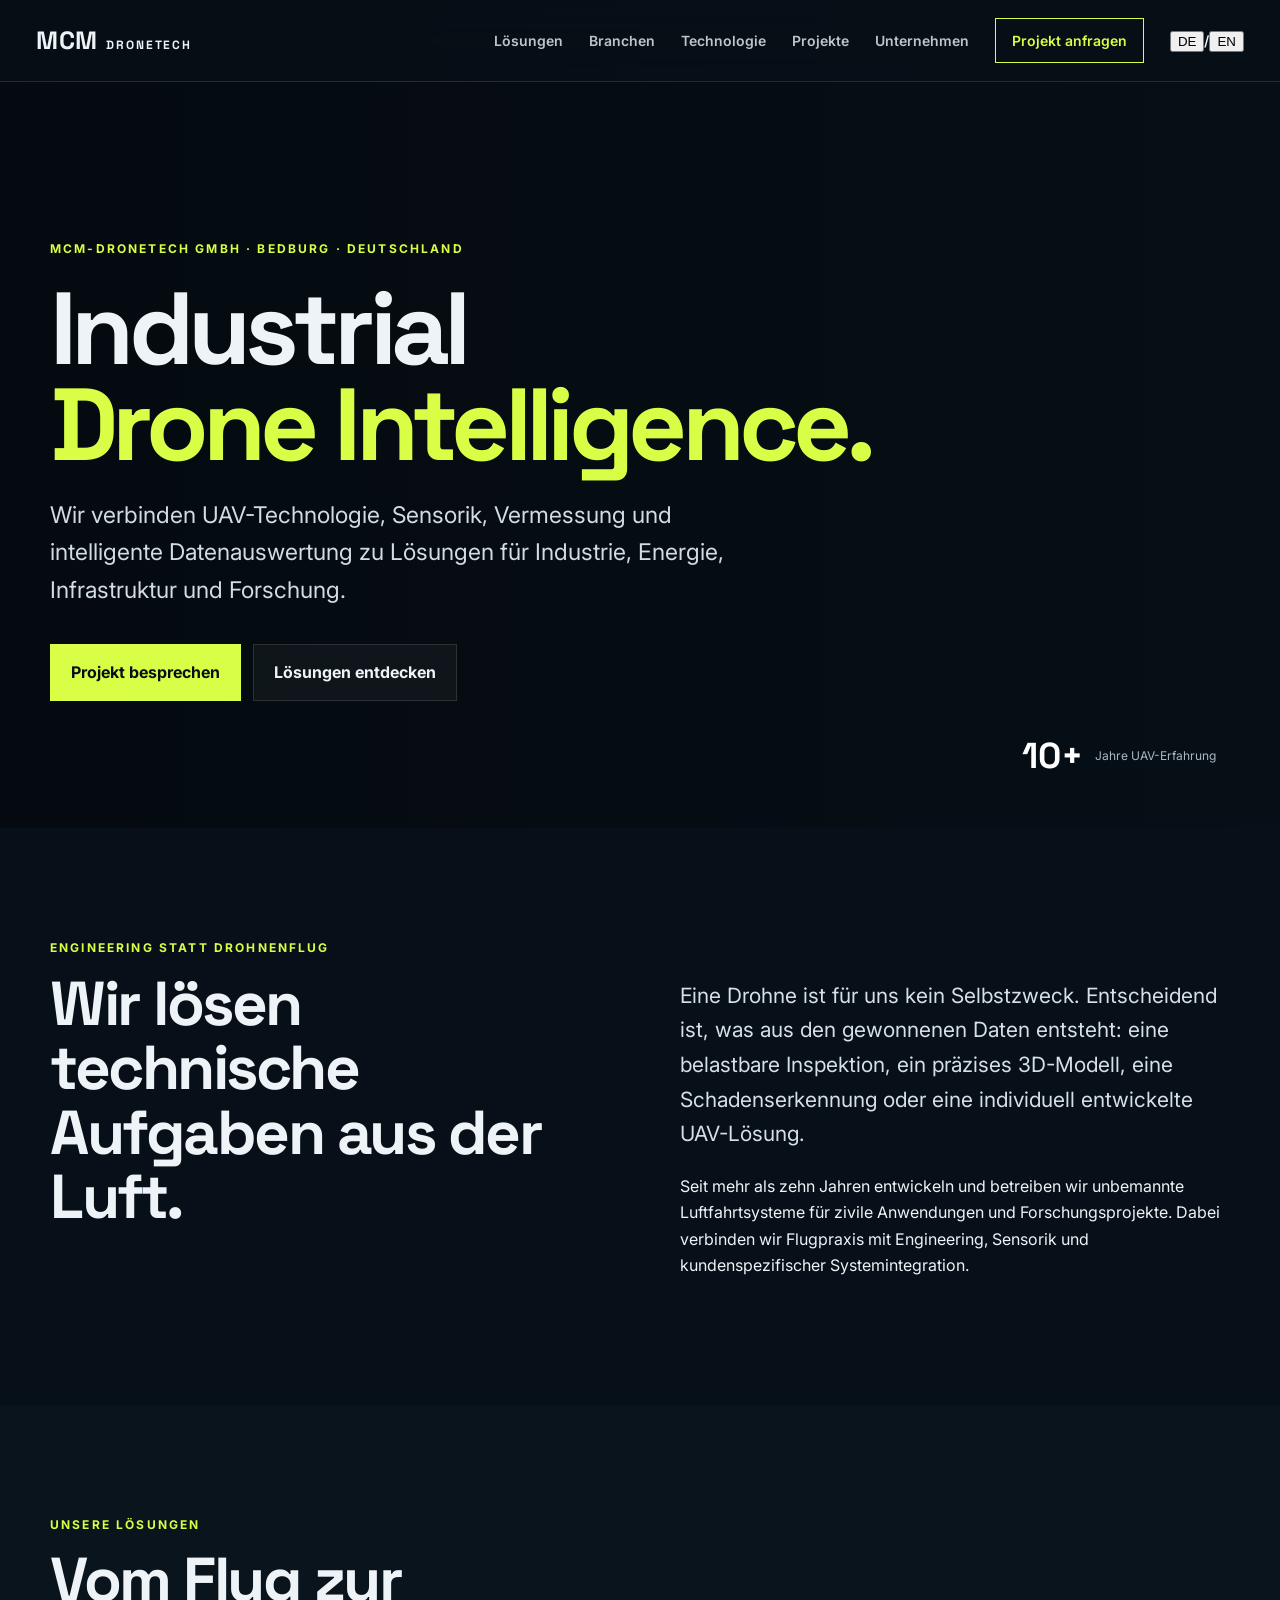
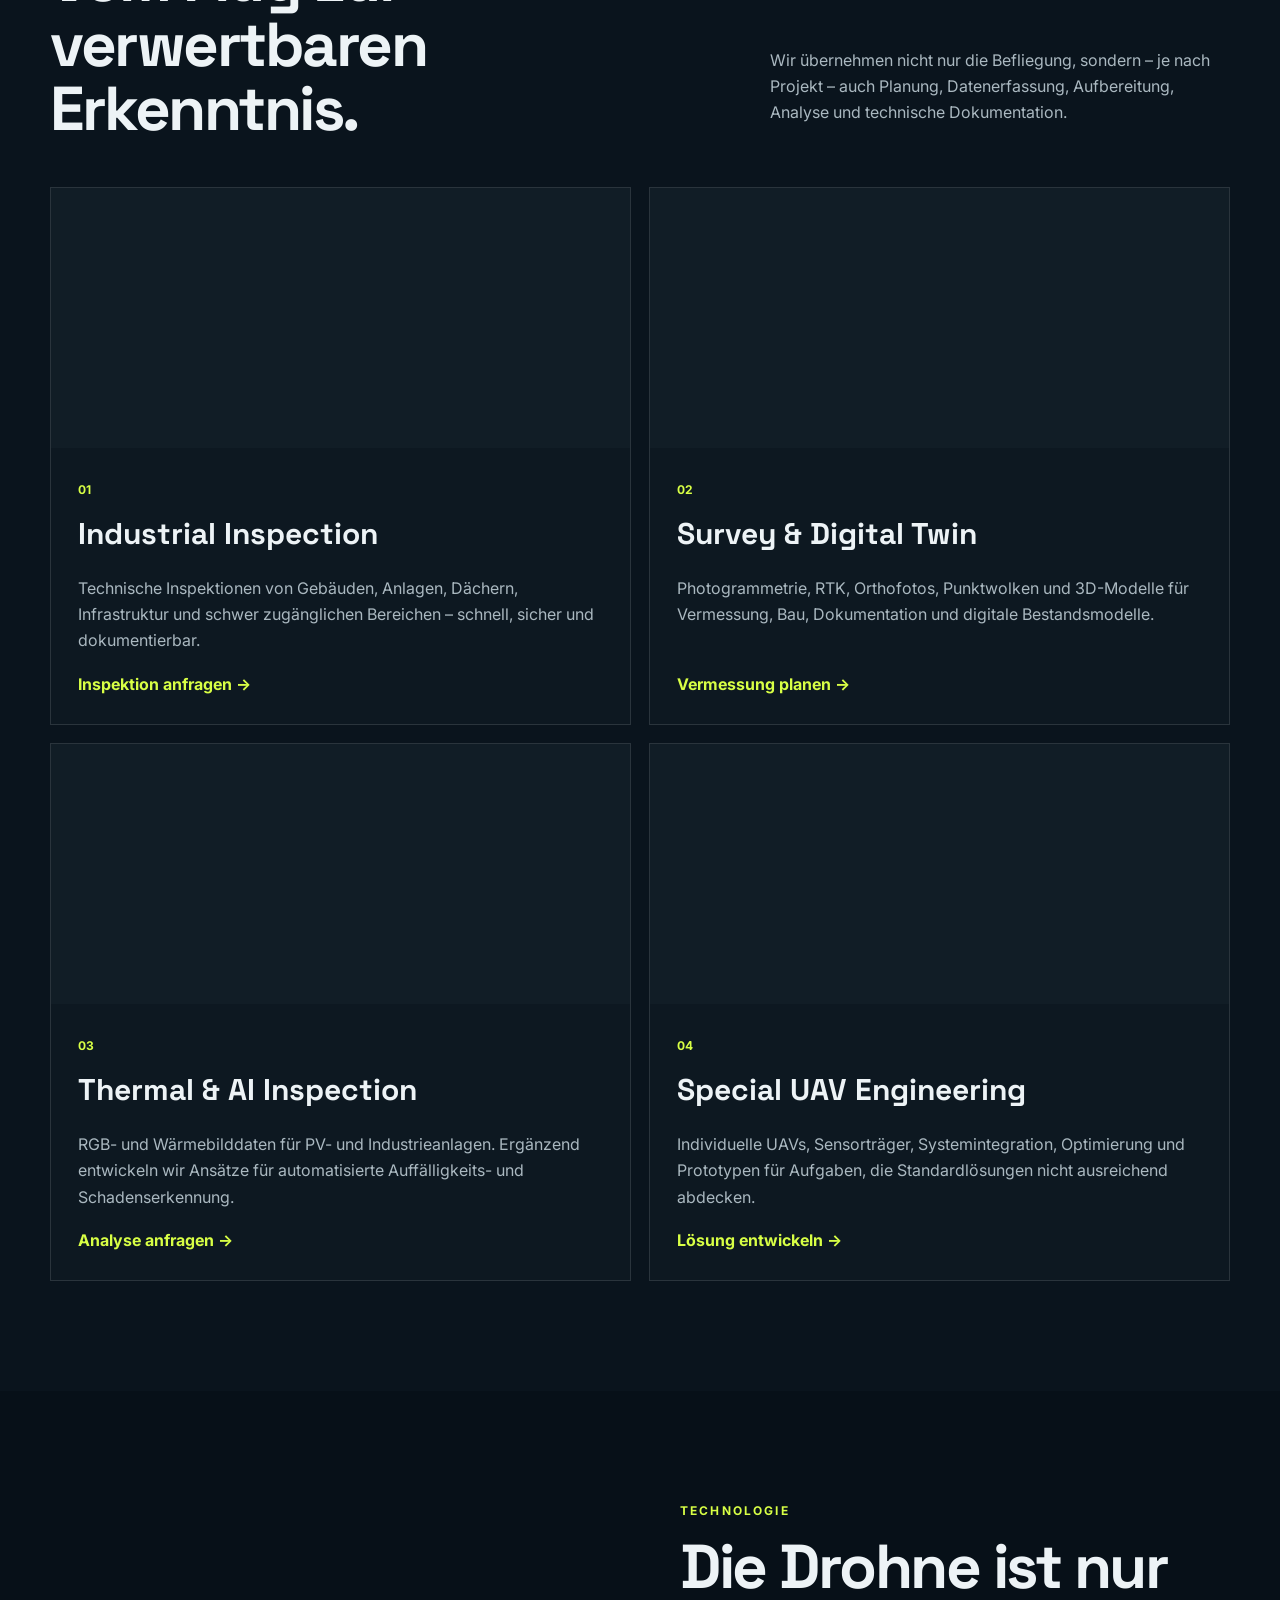
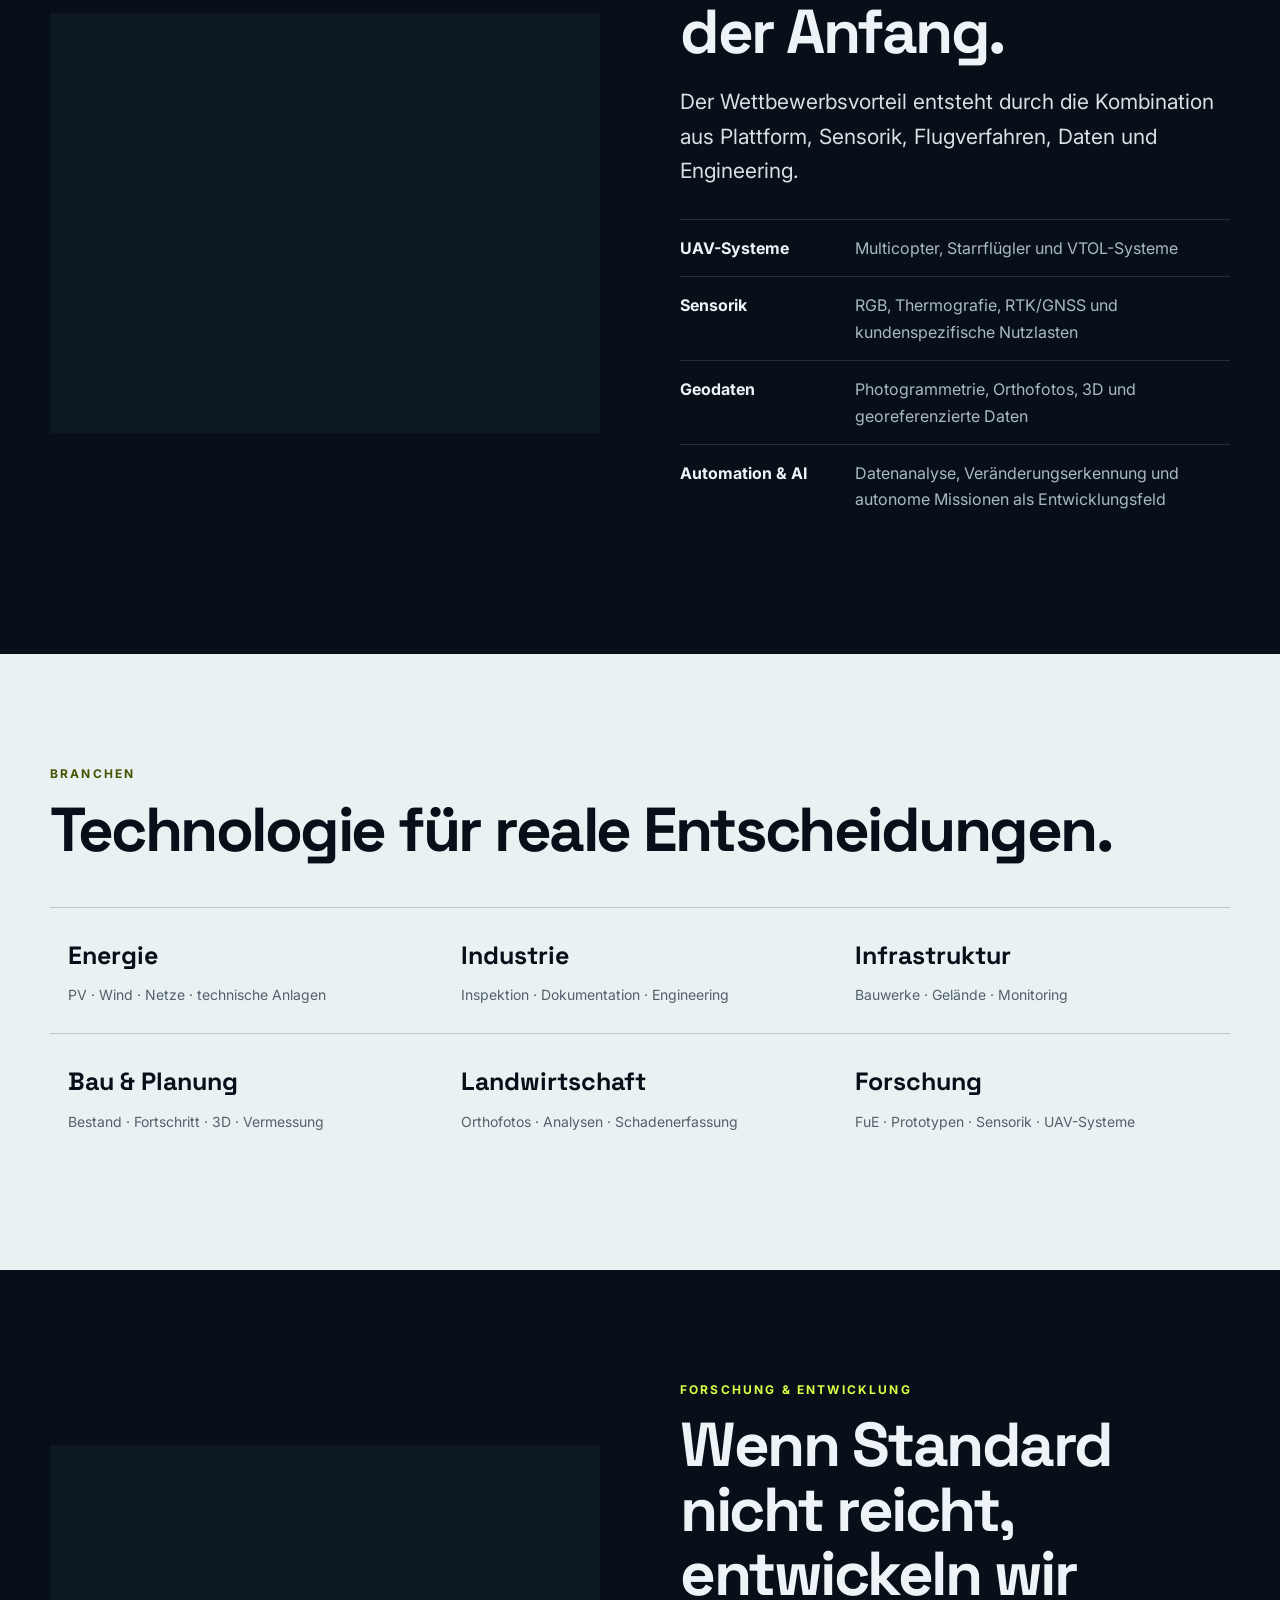
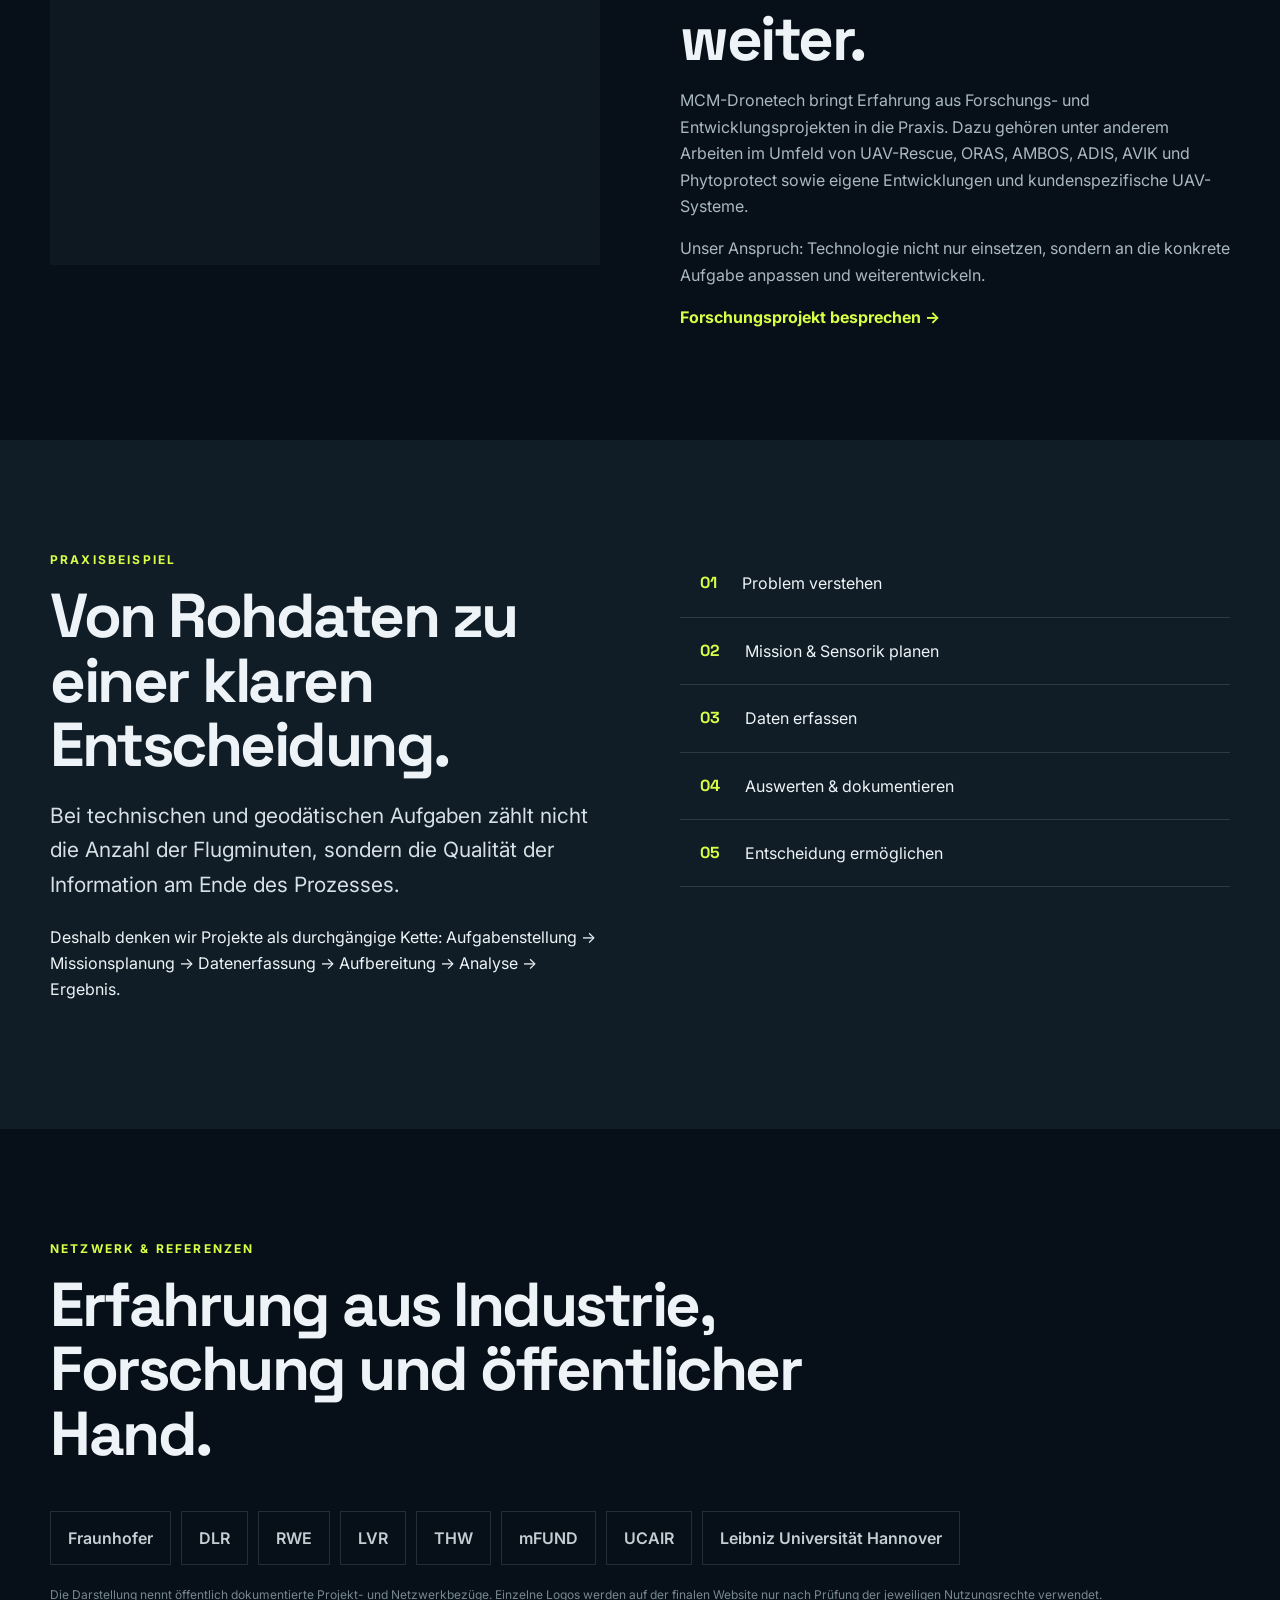
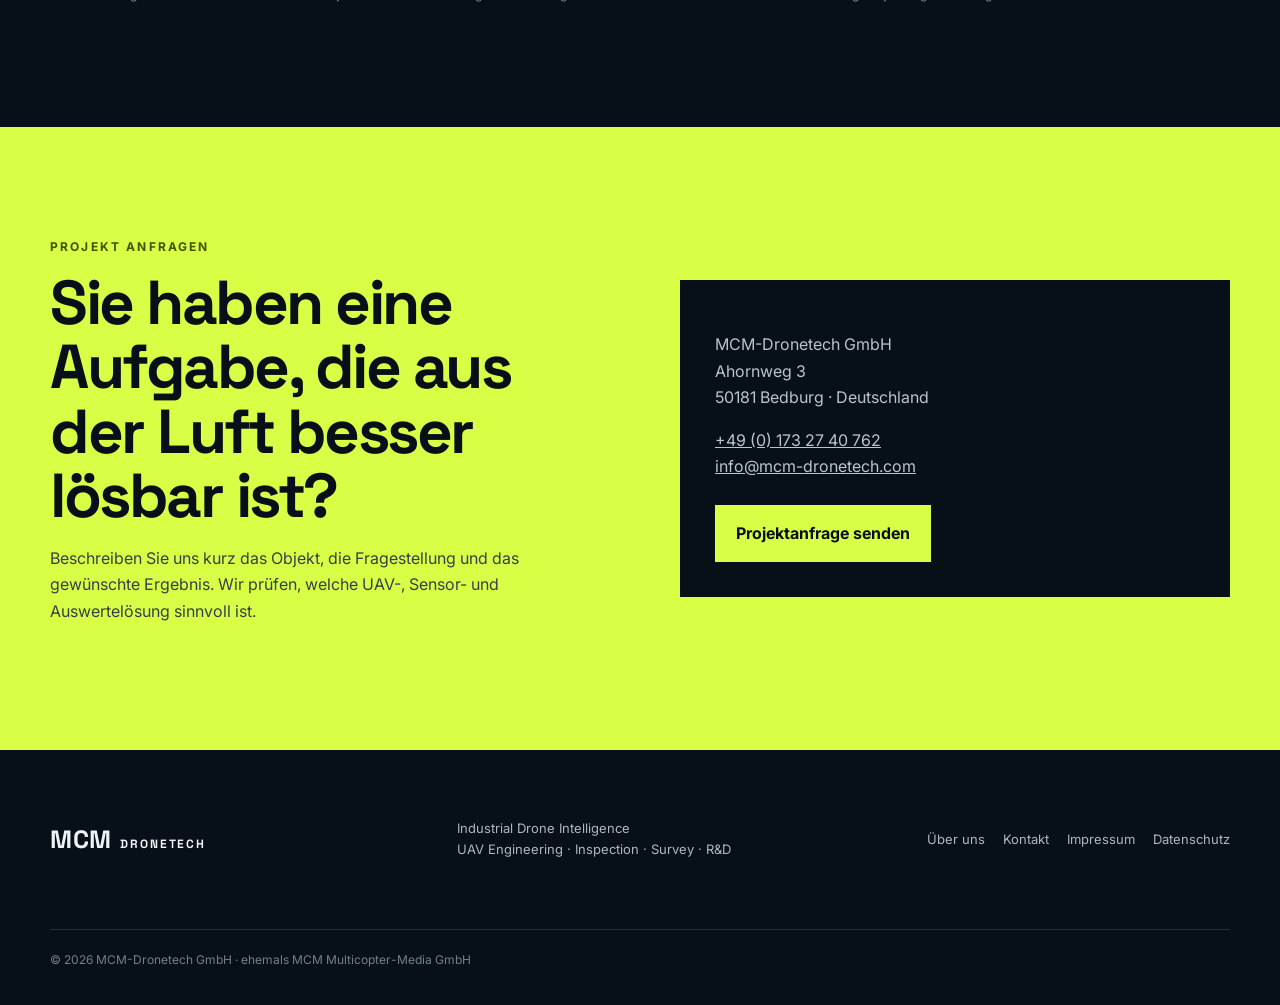
==== commit 6382cb8d: "Add German/English language switch to website" ====
--- a/index.html
+++ b/index.html
@@ -21,30 +21,31 @@
   <a class="brand" href="#top" aria-label="MCM-Dronetech Startseite"><span>MCM</span><b>DRONETECH</b></a>
   <button class="menu-toggle" aria-label="Menü öffnen" aria-expanded="false" aria-controls="main-nav">☰</button>
   <nav class="nav" id="main-nav" aria-label="Hauptnavigation">
-    <a href="#leistungen">Lösungen</a><a href="#branchen">Branchen</a><a href="#technologie">Technologie</a><a href="#projekte">Projekte</a><a href="#unternehmen">Unternehmen</a><a class="nav-cta" href="#kontakt">Projekt anfragen</a>
+    <a href="#leistungen" data-i18n="nav.solutions">Lösungen</a><a href="#branchen" data-i18n="nav.industries">Branchen</a><a href="#technologie" data-i18n="nav.tech">Technologie</a><a href="#projekte" data-i18n="nav.projects">Projekte</a><a href="#unternehmen" data-i18n="nav.company">Unternehmen</a><a class="nav-cta" href="#kontakt" data-i18n="nav.cta">Projekt anfragen</a>
+    <div class="language-switch" aria-label="Sprachauswahl"><button type="button" class="lang active" data-lang="de" aria-pressed="true">DE</button><span>/</span><button type="button" class="lang" data-lang="en" aria-pressed="false">EN</button></div>
   </nav>
 </header>
 <main id="top">
 <section class="hero">
   <div class="hero-media" role="img" aria-label="MCM UAV bei einem technischen Einsatz"></div><div class="hero-overlay"></div>
-  <div class="hero-content container"><p class="eyebrow">MCM-Dronetech GmbH · Bedburg · Deutschland</p><h1>Industrial<br><em>Drone Intelligence.</em></h1><p class="hero-copy">Wir verbinden UAV-Technologie, Sensorik, Vermessung und intelligente Datenauswertung zu Lösungen für Industrie, Energie, Infrastruktur und Forschung.</p><div class="hero-actions"><a class="button button-primary" href="#kontakt">Projekt besprechen</a><a class="button button-ghost" href="#leistungen">Lösungen entdecken</a></div></div>
-  <div class="hero-stat"><strong>10+</strong><span>Jahre UAV-Erfahrung</span></div>
+  <div class="hero-content container"><p class="eyebrow" data-i18n="hero.eyebrow">MCM-Dronetech GmbH · Bedburg · Deutschland</p><h1>Industrial<br><em>Drone Intelligence.</em></h1><p class="hero-copy" data-i18n="hero.copy">Wir verbinden UAV-Technologie, Sensorik, Vermessung und intelligente Datenauswertung zu Lösungen für Industrie, Energie, Infrastruktur und Forschung.</p><div class="hero-actions"><a class="button button-primary" href="#kontakt" data-i18n="hero.primary">Projekt besprechen</a><a class="button button-ghost" href="#leistungen" data-i18n="hero.secondary">Lösungen entdecken</a></div></div>
+  <div class="hero-stat"><strong>10+</strong><span data-i18n="hero.stat">Jahre UAV-Erfahrung</span></div>
 </section>
-<section class="intro section container" id="unternehmen"><div class="section-kicker">Engineering statt Drohnenflug</div><div class="intro-grid"><h2>Wir lösen technische Aufgaben aus der Luft.</h2><div><p class="lead">Eine Drohne ist für uns kein Selbstzweck. Entscheidend ist, was aus den gewonnenen Daten entsteht: eine belastbare Inspektion, ein präzises 3D-Modell, eine Schadenserkennung oder eine individuell entwickelte UAV-Lösung.</p><p>Seit mehr als zehn Jahren entwickeln und betreiben wir unbemannte Luftfahrtsysteme für zivile Anwendungen und Forschungsprojekte. Dabei verbinden wir Flugpraxis mit Engineering, Sensorik und kundenspezifischer Systemintegration.</p></div></div></section>
-<section class="solutions section" id="leistungen"><div class="container"><div class="section-head"><div><div class="section-kicker">Unsere Lösungen</div><h2>Vom Flug zur verwertbaren Erkenntnis.</h2></div><p>Wir übernehmen nicht nur die Befliegung, sondern – je nach Projekt – auch Planung, Datenerfassung, Aufbereitung, Analyse und technische Dokumentation.</p></div><div class="cards">
-<article class="card"><img src="assets/images/inspection.webp" alt="UAV-Inspektion und technische Auswertung" loading="lazy"><div><span>01</span><h3>Industrial Inspection</h3><p>Technische Inspektionen von Gebäuden, Anlagen, Dächern, Infrastruktur und schwer zugänglichen Bereichen – schnell, sicher und dokumentierbar.</p><a href="#kontakt">Inspektion anfragen →</a></div></article>
-<article class="card"><img src="assets/images/rtk.webp" alt="RTK-gestützte UAV-Vermessung" loading="lazy"><div><span>02</span><h3>Survey & Digital Twin</h3><p>Photogrammetrie, RTK, Orthofotos, Punktwolken und 3D-Modelle für Vermessung, Bau, Dokumentation und digitale Bestandsmodelle.</p><a href="#kontakt">Vermessung planen →</a></div></article>
-<article class="card"><img src="assets/images/solar-thermal.webp" alt="Thermische Untersuchung einer Solaranlage" loading="lazy"><div><span>03</span><h3>Thermal & AI Inspection</h3><p>RGB- und Wärmebilddaten für PV- und Industrieanlagen. Ergänzend entwickeln wir Ansätze für automatisierte Auffälligkeits- und Schadenserkennung.</p><a href="#kontakt">Analyse anfragen →</a></div></article>
-<article class="card"><img src="assets/images/special-uav.webp" alt="MCM Spezial-UAV" loading="lazy"><div><span>04</span><h3>Special UAV Engineering</h3><p>Individuelle UAVs, Sensorträger, Systemintegration, Optimierung und Prototypen für Aufgaben, die Standardlösungen nicht ausreichend abdecken.</p><a href="#kontakt">Lösung entwickeln →</a></div></article>
+<section class="intro section container" id="unternehmen"><div class="section-kicker" data-i18n="intro.kicker">Engineering statt Drohnenflug</div><div class="intro-grid"><h2 data-i18n="intro.title">Wir lösen technische Aufgaben aus der Luft.</h2><div><p class="lead" data-i18n="intro.lead">Eine Drohne ist für uns kein Selbstzweck. Entscheidend ist, was aus den gewonnenen Daten entsteht: eine belastbare Inspektion, ein präzises 3D-Modell, eine Schadenserkennung oder eine individuell entwickelte UAV-Lösung.</p><p data-i18n="intro.text">Seit mehr als zehn Jahren entwickeln und betreiben wir unbemannte Luftfahrtsysteme für zivile Anwendungen und Forschungsprojekte. Dabei verbinden wir Flugpraxis mit Engineering, Sensorik und kundenspezifischer Systemintegration.</p></div></div></section>
+<section class="solutions section" id="leistungen"><div class="container"><div class="section-head"><div><div class="section-kicker" data-i18n="solutions.kicker">Unsere Lösungen</div><h2 data-i18n="solutions.title">Vom Flug zur verwertbaren Erkenntnis.</h2></div><p data-i18n="solutions.intro">Wir übernehmen nicht nur die Befliegung, sondern – je nach Projekt – auch Planung, Datenerfassung, Aufbereitung, Analyse und technische Dokumentation.</p></div><div class="cards">
+<article class="card"><img src="assets/images/inspection.webp" alt="UAV-Inspektion und technische Auswertung" loading="lazy"><div><span>01</span><h3 data-i18n="card.inspection.title">Industrial Inspection</h3><p data-i18n="card.inspection.text">Technische Inspektionen von Gebäuden, Anlagen, Dächern, Infrastruktur und schwer zugänglichen Bereichen – schnell, sicher und dokumentierbar.</p><a href="#kontakt" data-i18n="card.inspection.link">Inspektion anfragen →</a></div></article>
+<article class="card"><img src="assets/images/rtk.webp" alt="RTK-gestützte UAV-Vermessung" loading="lazy"><div><span>02</span><h3 data-i18n="card.survey.title">Survey & Digital Twin</h3><p data-i18n="card.survey.text">Photogrammetrie, RTK, Orthofotos, Punktwolken und 3D-Modelle für Vermessung, Bau, Dokumentation und digitale Bestandsmodelle.</p><a href="#kontakt" data-i18n="card.survey.link">Vermessung planen →</a></div></article>
+<article class="card"><img src="assets/images/solar-thermal.webp" alt="Thermische Untersuchung einer Solaranlage" loading="lazy"><div><span>03</span><h3 data-i18n="card.thermal.title">Thermal & AI Inspection</h3><p data-i18n="card.thermal.text">RGB- und Wärmebilddaten für PV- und Industrieanlagen. Ergänzend entwickeln wir Ansätze für automatisierte Auffälligkeits- und Schadenserkennung.</p><a href="#kontakt" data-i18n="card.thermal.link">Analyse anfragen →</a></div></article>
+<article class="card"><img src="assets/images/special-uav.webp" alt="MCM Spezial-UAV" loading="lazy"><div><span>04</span><h3 data-i18n="card.engineering.title">Special UAV Engineering</h3><p data-i18n="card.engineering.text">Individuelle UAVs, Sensorträger, Systemintegration, Optimierung und Prototypen für Aufgaben, die Standardlösungen nicht ausreichend abdecken.</p><a href="#kontakt" data-i18n="card.engineering.link">Lösung entwickeln →</a></div></article>
 </div></div></section>
-<section class="feature section container" id="technologie"><div class="feature-image"><img src="assets/images/MCM-FHR1.webp" alt="MCM UAV-Technologie" loading="lazy"></div><div class="feature-copy"><div class="section-kicker">Technologie</div><h2>Die Drohne ist nur der Anfang.</h2><p class="lead">Der Wettbewerbsvorteil entsteht durch die Kombination aus Plattform, Sensorik, Flugverfahren, Daten und Engineering.</p><ul class="tech-list"><li><b>UAV-Systeme</b><span>Multicopter, Starrflügler und VTOL-Systeme</span></li><li><b>Sensorik</b><span>RGB, Thermografie, RTK/GNSS und kundenspezifische Nutzlasten</span></li><li><b>Geodaten</b><span>Photogrammetrie, Orthofotos, 3D und georeferenzierte Daten</span></li><li><b>Automation & AI</b><span>Datenanalyse, Veränderungserkennung und autonome Missionen als Entwicklungsfeld</span></li></ul></div></section>
-<section class="industries section" id="branchen"><div class="container"><div class="section-kicker">Branchen</div><h2>Technologie für reale Entscheidungen.</h2><div class="industry-grid"><div><b>Energie</b><span>PV · Wind · Netze · technische Anlagen</span></div><div><b>Industrie</b><span>Inspektion · Dokumentation · Engineering</span></div><div><b>Infrastruktur</b><span>Bauwerke · Gelände · Monitoring</span></div><div><b>Bau & Planung</b><span>Bestand · Fortschritt · 3D · Vermessung</span></div><div><b>Landwirtschaft</b><span>Orthofotos · Analysen · Schadenerfassung</span></div><div><b>Forschung</b><span>FuE · Prototypen · Sensorik · UAV-Systeme</span></div></div></div></section>
-<section class="project section container" id="projekte"><div class="project-media"><img src="assets/images/construction.webp" alt="UAV-Dokumentation einer Baustelle" loading="lazy"></div><div class="project-copy"><div class="section-kicker">Forschung & Entwicklung</div><h2>Wenn Standard nicht reicht, entwickeln wir weiter.</h2><p>MCM-Dronetech bringt Erfahrung aus Forschungs- und Entwicklungsprojekten in die Praxis. Dazu gehören unter anderem Arbeiten im Umfeld von UAV-Rescue, ORAS, AMBOS, ADIS, AVIK und Phytoprotect sowie eigene Entwicklungen und kundenspezifische UAV-Systeme.</p><p>Unser Anspruch: Technologie nicht nur einsetzen, sondern an die konkrete Aufgabe anpassen und weiterentwickeln.</p><a class="text-link" href="#kontakt">Forschungsprojekt besprechen →</a></div></section>
-<section class="case-study section"><div class="container case-grid"><div><div class="section-kicker">Praxisbeispiel</div><h2>Von Rohdaten zu einer klaren Entscheidung.</h2><p class="lead">Bei technischen und geodätischen Aufgaben zählt nicht die Anzahl der Flugminuten, sondern die Qualität der Information am Ende des Prozesses.</p><p>Deshalb denken wir Projekte als durchgängige Kette: Aufgabenstellung → Missionsplanung → Datenerfassung → Aufbereitung → Analyse → Ergebnis.</p></div><div class="process"><div><strong>01</strong><span>Problem verstehen</span></div><div><strong>02</strong><span>Mission & Sensorik planen</span></div><div><strong>03</strong><span>Daten erfassen</span></div><div><strong>04</strong><span>Auswerten & dokumentieren</span></div><div><strong>05</strong><span>Entscheidung ermöglichen</span></div></div></div></section>
-<section class="references section container"><div class="section-kicker">Netzwerk & Referenzen</div><h2>Erfahrung aus Industrie, Forschung und öffentlicher Hand.</h2><div class="logos"><span>Fraunhofer</span><span>DLR</span><span>RWE</span><span>LVR</span><span>THW</span><span>mFUND</span><span>UCAIR</span><span>Leibniz Universität Hannover</span></div><p class="small-note">Die Darstellung nennt öffentlich dokumentierte Projekt- und Netzwerkbezüge. Einzelne Logos werden auf der finalen Website nur nach Prüfung der jeweiligen Nutzungsrechte verwendet.</p></section>
-<section class="contact section" id="kontakt"><div class="container contact-grid"><div><div class="section-kicker">Projekt anfragen</div><h2>Sie haben eine Aufgabe, die aus der Luft besser lösbar ist?</h2><p>Beschreiben Sie uns kurz das Objekt, die Fragestellung und das gewünschte Ergebnis. Wir prüfen, welche UAV-, Sensor- und Auswertelösung sinnvoll ist.</p></div><div class="contact-card"><p>MCM-Dronetech GmbH<br>Ahornweg 3<br>50181 Bedburg · Deutschland</p><p><a href="tel:+491732740762">+49 (0) 173 27 40 762</a><br><a href="mailto:info@mcm-dronetech.com">info@mcm-dronetech.com</a></p><a class="button button-primary" href="mailto:info@mcm-dronetech.com?subject=Projektanfrage%20MCM-Dronetech">Projektanfrage senden</a></div></div></section>
+<section class="feature section container" id="technologie"><div class="feature-image"><img src="assets/images/MCM-FHR1.webp" alt="MCM UAV-Technologie" loading="lazy"></div><div class="feature-copy"><div class="section-kicker" data-i18n="tech.kicker">Technologie</div><h2 data-i18n="tech.title">Die Drohne ist nur der Anfang.</h2><p class="lead" data-i18n="tech.lead">Der Wettbewerbsvorteil entsteht durch die Kombination aus Plattform, Sensorik, Flugverfahren, Daten und Engineering.</p><ul class="tech-list"><li><b data-i18n="tech.uav.label">UAV-Systeme</b><span data-i18n="tech.uav.text">Multicopter, Starrflügler und VTOL-Systeme</span></li><li><b data-i18n="tech.sensor.label">Sensorik</b><span data-i18n="tech.sensor.text">RGB, Thermografie, RTK/GNSS und kundenspezifische Nutzlasten</span></li><li><b data-i18n="tech.geo.label">Geodaten</b><span data-i18n="tech.geo.text">Photogrammetrie, Orthofotos, 3D und georeferenzierte Daten</span></li><li><b data-i18n="tech.ai.label">Automation & AI</b><span data-i18n="tech.ai.text">Datenanalyse, Veränderungserkennung und autonome Missionen als Entwicklungsfeld</span></li></ul></div></section>
+<section class="industries section" id="branchen"><div class="container"><div class="section-kicker" data-i18n="industries.kicker">Branchen</div><h2 data-i18n="industries.title">Technologie für reale Entscheidungen.</h2><div class="industry-grid"><div><b data-i18n="industry.energy">Energie</b><span>PV · Wind · Netze · technische Anlagen</span></div><div><b data-i18n="industry.industry">Industrie</b><span>Inspektion · Dokumentation · Engineering</span></div><div><b data-i18n="industry.infrastructure">Infrastruktur</b><span>Bauwerke · Gelände · Monitoring</span></div><div><b data-i18n="industry.construction">Bau & Planung</b><span>Bestand · Fortschritt · 3D · Vermessung</span></div><div><b data-i18n="industry.agriculture">Landwirtschaft</b><span>Orthofotos · Analysen · Schadenerfassung</span></div><div><b data-i18n="industry.research">Forschung</b><span>FuE · Prototypen · Sensorik · UAV-Systeme</span></div></div></div></section>
+<section class="project section container" id="projekte"><div class="project-media"><img src="assets/images/construction.webp" alt="UAV-Dokumentation einer Baustelle" loading="lazy"></div><div class="project-copy"><div class="section-kicker" data-i18n="projects.kicker">Forschung & Entwicklung</div><h2 data-i18n="projects.title">Wenn Standard nicht reicht, entwickeln wir weiter.</h2><p data-i18n="projects.text1">MCM-Dronetech bringt Erfahrung aus Forschungs- und Entwicklungsprojekten in die Praxis. Dazu gehören unter anderem Arbeiten im Umfeld von UAV-Rescue, ORAS, AMBOS, ADIS, AVIK und Phytoprotect sowie eigene Entwicklungen und kundenspezifische UAV-Systeme.</p><p data-i18n="projects.text2">Unser Anspruch: Technologie nicht nur einsetzen, sondern an die konkrete Aufgabe anpassen und weiterentwickeln.</p><a class="text-link" href="#kontakt" data-i18n="projects.link">Forschungsprojekt besprechen →</a></div></section>
+<section class="case-study section"><div class="container case-grid"><div><div class="section-kicker" data-i18n="case.kicker">Praxisbeispiel</div><h2 data-i18n="case.title">Von Rohdaten zu einer klaren Entscheidung.</h2><p class="lead" data-i18n="case.lead">Bei technischen und geodätischen Aufgaben zählt nicht die Anzahl der Flugminuten, sondern die Qualität der Information am Ende des Prozesses.</p><p data-i18n="case.text">Deshalb denken wir Projekte als durchgängige Kette: Aufgabenstellung → Missionsplanung → Datenerfassung → Aufbereitung → Analyse → Ergebnis.</p></div><div class="process"><div><strong>01</strong><span data-i18n="process.1">Problem verstehen</span></div><div><strong>02</strong><span data-i18n="process.2">Mission & Sensorik planen</span></div><div><strong>03</strong><span data-i18n="process.3">Daten erfassen</span></div><div><strong>04</strong><span data-i18n="process.4">Auswerten & dokumentieren</span></div><div><strong>05</strong><span data-i18n="process.5">Entscheidung ermöglichen</span></div></div></div></section>
+<section class="references section container"><div class="section-kicker" data-i18n="refs.kicker">Netzwerk & Referenzen</div><h2 data-i18n="refs.title">Erfahrung aus Industrie, Forschung und öffentlicher Hand.</h2><div class="logos"><span>Fraunhofer</span><span>DLR</span><span>RWE</span><span>LVR</span><span>THW</span><span>mFUND</span><span>UCAIR</span><span>Leibniz Universität Hannover</span></div><p class="small-note" data-i18n="refs.note">Die Darstellung nennt öffentlich dokumentierte Projekt- und Netzwerkbezüge. Einzelne Logos werden auf der finalen Website nur nach Prüfung der jeweiligen Nutzungsrechte verwendet.</p></section>
+<section class="contact section" id="kontakt"><div class="container contact-grid"><div><div class="section-kicker" data-i18n="contact.kicker">Projekt anfragen</div><h2 data-i18n="contact.title">Sie haben eine Aufgabe, die aus der Luft besser lösbar ist?</h2><p data-i18n="contact.text">Beschreiben Sie uns kurz das Objekt, die Fragestellung und das gewünschte Ergebnis. Wir prüfen, welche UAV-, Sensor- und Auswertelösung sinnvoll ist.</p></div><div class="contact-card"><p>MCM-Dronetech GmbH<br>Ahornweg 3<br>50181 Bedburg · Deutschland</p><p><a href="tel:+491732740762">+49 (0) 173 27 40 762</a><br><a href="mailto:info@mcm-dronetech.com">info@mcm-dronetech.com</a></p><a class="button button-primary" href="mailto:info@mcm-dronetech.com?subject=Projektanfrage%20MCM-Dronetech" data-i18n="contact.button">Projektanfrage senden</a></div></div></section>
 </main>
-<footer><div class="container footer-grid"><div class="brand"><span>MCM</span><b>DRONETECH</b></div><p>Industrial Drone Intelligence<br>UAV Engineering · Inspection · Survey · R&D</p><div><a href="#unternehmen">Über uns</a><a href="#kontakt">Kontakt</a><a href="impressum.html">Impressum</a><a href="datenschutz.html">Datenschutz</a></div></div><div class="container copyright">© 2026 MCM-Dronetech GmbH · ehemals MCM Multicopter-Media GmbH</div></footer>
+<footer><div class="container footer-grid"><div class="brand"><span>MCM</span><b>DRONETECH</b></div><p>Industrial Drone Intelligence<br>UAV Engineering · Inspection · Survey · R&D</p><div><a href="#unternehmen" data-i18n="footer.about">Über uns</a><a href="#kontakt" data-i18n="footer.contact">Kontakt</a><a href="impressum.html" data-i18n="footer.imprint">Impressum</a><a href="datenschutz.html" data-i18n="footer.privacy">Datenschutz</a></div></div><div class="container copyright">© 2026 MCM-Dronetech GmbH · <span data-i18n="footer.former">ehemals MCM Multicopter-Media GmbH</span></div></footer>
 <script src="script.js"></script>
 </body>
 </html>
--- a/styles.css
+++ b/styles.css
@@ -1 +1 @@
-:root{--bg:#071018;--panel:#0d1821;--text:#edf3f6;--muted:#aab8c0;--line:rgba(255,255,255,.12);--accent:#d8ff45;--max:1180px}*{box-sizing:border-box}html{scroll-behavior:smooth}body{margin:0;background:var(--bg);color:var(--text);font-family:Inter,system-ui,sans-serif;line-height:1.65}a{color:inherit;text-decoration:none}.container{width:min(var(--max),calc(100% - 48px));margin:auto}.site-header{position:fixed;z-index:20;top:0;left:0;right:0;display:flex;align-items:center;justify-content:space-between;padding:18px 36px;background:rgba(7,16,24,.78);backdrop-filter:blur(18px);border-bottom:1px solid var(--line)}.brand{display:flex;align-items:baseline;gap:8px;font-family:"Space Grotesk",sans-serif;letter-spacing:.04em}.brand span{font-size:25px;font-weight:700}.brand b{font-size:12px;letter-spacing:.16em}.nav{display:flex;gap:26px;align-items:center;font-size:14px;font-weight:600}.nav a{opacity:.8}.nav a:hover{opacity:1}.nav-cta{padding:10px 16px;border:1px solid var(--accent);color:var(--accent);opacity:1!important}.menu-toggle{display:none;background:none;color:white;border:0;font-size:24px}.hero{min-height:92vh;position:relative;display:flex;align-items:center;overflow:hidden}.hero-media{position:absolute;inset:0;background-image:url('assets/images/MCM-FHR1.webp');background-size:cover;background-position:center}.hero-overlay{position:absolute;inset:0;background:linear-gradient(90deg,rgba(4,10,15,.92),rgba(4,10,15,.58) 55%,rgba(4,10,15,.18)),linear-gradient(0deg,var(--bg),transparent 40%)}.hero-content{position:relative;padding-top:100px}.eyebrow,.section-kicker{color:var(--accent);font-size:12px;text-transform:uppercase;letter-spacing:.18em;font-weight:700}.hero h1{font-family:"Space Grotesk",sans-serif;font-size:clamp(54px,8vw,104px);line-height:.94;letter-spacing:-.055em;max-width:900px;margin:22px 0}.hero h1 em{font-style:normal;color:var(--accent)}.hero-copy{font-size:clamp(18px,2vw,23px);max-width:680px;color:#d2dde2}.hero-actions{display:flex;gap:12px;margin-top:34px}.button{display:inline-block;padding:14px 20px;font-weight:700;border:1px solid var(--line)}.button-primary{background:var(--accent);color:#071018;border-color:var(--accent)}.button-ghost{background:rgba(255,255,255,.04)}.hero-stat{position:absolute;right:5%;bottom:42px;display:flex;gap:12px;align-items:center;color:var(--muted);font-size:12px}.hero-stat strong{font-family:"Space Grotesk";font-size:36px;color:white}.section{padding:110px 0}.intro-grid,.feature,.project,.contact-grid,.case-grid{display:grid;grid-template-columns:1fr 1fr;gap:80px}.intro h2,.section-head h2,.feature h2,.project h2,.industries h2,.references h2,.contact h2,.case-study h2{font-family:"Space Grotesk";font-size:clamp(36px,5vw,62px);line-height:1.04;letter-spacing:-.04em;margin:14px 0 0}.lead{font-size:21px;color:#d6e0e5}.solutions{background:#0a141d}.section-head{display:flex;justify-content:space-between;gap:50px;align-items:end;margin-bottom:45px}.section-head>p{max-width:460px;color:var(--muted)}.cards{display:grid;grid-template-columns:repeat(2,1fr);gap:18px}.card{background:var(--panel);border:1px solid var(--line);overflow:hidden}.card img{display:block;width:100%;height:260px;object-fit:cover}.card>div{padding:27px}.card span{color:var(--accent);font-size:12px;font-weight:700}.card h3{font-family:"Space Grotesk";font-size:30px;margin:8px 0}.card p{color:var(--muted);min-height:80px}.card a,.text-link{color:var(--accent);font-weight:700}.feature{align-items:center}.feature-image img,.project-media img{width:100%;height:100%;max-height:620px;object-fit:cover}.tech-list{list-style:none;padding:0;margin-top:30px}.tech-list li{display:grid;grid-template-columns:160px 1fr;padding:15px 0;border-top:1px solid var(--line);gap:15px}.tech-list span{color:var(--muted)}.industries{background:#eaf1f3;color:#071018}.industries .section-kicker{color:#445400}.industry-grid{display:grid;grid-template-columns:repeat(3,1fr);margin-top:45px}.industry-grid div{padding:27px 18px;border-top:1px solid rgba(7,16,24,.18)}.industry-grid b,.industry-grid span{display:block}.industry-grid b{font-family:"Space Grotesk";font-size:25px}.industry-grid span{color:#52616a;font-size:14px;margin-top:7px}.project{align-items:center}.project-copy p{color:var(--muted)}.case-study{background:#101d27}.process{display:flex;flex-direction:column}.process div{display:flex;gap:25px;align-items:center;padding:20px;border-bottom:1px solid var(--line)}.process strong{color:var(--accent);font-family:"Space Grotesk"}.references h2{max-width:850px}.logos{display:flex;flex-wrap:wrap;gap:10px;margin-top:45px}.logos span{padding:13px 17px;border:1px solid var(--line);color:#c3ced3;font-weight:600}.small-note{font-size:12px;color:#77878f;margin-top:20px}.contact{background:var(--accent);color:#071018}.contact .section-kicker{color:#425000}.contact-grid{align-items:center}.contact p{color:#344047}.contact-card{background:#071018;color:white;padding:35px}.contact-card p{color:#b9c5ca}.contact-card a:not(.button){text-decoration:underline}.contact-card .button{margin-top:10px}.contact-card .button-primary{color:#071018}.footer-grid{display:grid;grid-template-columns:1fr 1fr 1fr;gap:40px;align-items:center;padding:55px 0}.footer-grid p{color:var(--muted);font-size:13px}.footer-grid>div:last-child{display:flex;justify-content:flex-end;gap:18px;flex-wrap:wrap;font-size:13px;color:var(--muted)}.copyright{padding:20px 0 35px;border-top:1px solid var(--line);font-size:12px;color:#71818a}@media(max-width:850px){.site-header{padding:16px 22px}.menu-toggle{display:block}.nav{display:none;position:absolute;top:70px;left:0;right:0;background:#071018;padding:20px 22px;flex-direction:column;align-items:stretch}.nav.open{display:flex}.nav-cta{text-align:center}.container{width:min(var(--max),calc(100% - 34px))}.hero{min-height:800px}.hero-stat{display:none}.intro-grid,.feature,.project,.contact-grid,.case-grid{grid-template-columns:1fr;gap:35px}.cards{grid-template-columns:1fr}.section-head{display:block}.section-head>p{margin-top:22px}.industry-grid{grid-template-columns:1fr 1fr}.footer-grid{grid-template-columns:1fr}.footer-grid>div:last-child{justify-content:flex-start}.section{padding:80px 0}.card img{height:220px}}@media(max-width:520px){.industry-grid{grid-template-columns:1fr}.hero h1{font-size:54px}.hero-copy{font-size:17px}.hero-actions{flex-direction:column;align-items:flex-start}.tech-list li{grid-template-columns:1fr}.site-header .brand b{display:none}}+:root{--bg:#071018;--panel:#0d1821;--text:#edf3f6;--muted:#aab8c0;--line:rgba(255,255,255,.12);--accent:#d8ff45;--max:1180px}*{box-sizing:border-box}html{scroll-behavior:smooth;scroll-padding-top:88px}body{margin:0;background:var(--bg);color:var(--text);font-family:Inter,system-ui,sans-serif;line-height:1.65}a{color:inherit;text-decoration:none}a:focus-visible,button:focus-visible{outline:2px solid var(--accent);outline-offset:4px}.container{width:min(var(--max),calc(100% - 48px));margin:auto}.site-header{position:fixed;z-index:20;top:0;left:0;right:0;display:flex;align-items:center;justify-content:space-between;padding:18px 36px;background:rgba(7,16,24,.78);backdrop-filter:blur(18px);border-bottom:1px solid var(--line)}.brand{display:flex;align-items:baseline;gap:8px;font-family:"Space Grotesk",sans-serif;letter-spacing:.04em}.brand span{font-size:25px;font-weight:700}.brand b{font-size:12px;letter-spacing:.16em}.nav{display:flex;gap:26px;align-items:center;font-size:14px;font-weight:600}.nav a{opacity:.8;transition:opacity .2s ease}.nav a:hover{opacity:1}.nav-cta{padding:10px 16px;border:1px solid var(--accent);color:var(--accent);opacity:1!important}.menu-toggle{display:none;background:none;color:white;border:0;font-size:24px;cursor:pointer}.hero{min-height:92vh;position:relative;display:flex;align-items:center;overflow:hidden}.hero-media{position:absolute;inset:0;background-image:url('assets/images/MCM-FHR1.webp');background-size:cover;background-position:center}.hero-overlay{position:absolute;inset:0;background:linear-gradient(90deg,rgba(4,10,15,.92),rgba(4,10,15,.58) 55%,rgba(4,10,15,.18)),linear-gradient(0deg,var(--bg),transparent 40%)}.hero-content{position:relative;padding-top:100px}.eyebrow,.section-kicker{color:var(--accent);font-size:12px;text-transform:uppercase;letter-spacing:.18em;font-weight:700}.hero h1{font-family:"Space Grotesk",sans-serif;font-size:clamp(54px,8vw,104px);line-height:.94;letter-spacing:-.055em;max-width:900px;margin:22px 0}.hero h1 em{font-style:normal;color:var(--accent)}.hero-copy{font-size:clamp(18px,2vw,23px);max-width:680px;color:#d2dde2}.hero-actions{display:flex;gap:12px;margin-top:34px}.button{display:inline-block;padding:14px 20px;font-weight:700;border:1px solid var(--line);transition:transform .2s ease,background .2s ease}.button:hover{transform:translateY(-2px)}.button-primary{background:var(--accent);color:#071018;border-color:var(--accent)}.button-ghost{background:rgba(255,255,255,.04)}.hero-stat{position:absolute;right:5%;bottom:42px;display:flex;gap:12px;align-items:center;color:var(--muted);font-size:12px}.hero-stat strong{font-family:"Space Grotesk";font-size:36px;color:white}.section{padding:110px 0}.intro-grid,.feature,.project,.contact-grid,.case-grid{display:grid;grid-template-columns:1fr 1fr;gap:80px}.intro h2,.section-head h2,.feature h2,.project h2,.industries h2,.references h2,.contact h2,.case-study h2{font-family:"Space Grotesk";font-size:clamp(36px,5vw,62px);line-height:1.04;letter-spacing:-.04em;margin:14px 0 0}.lead{font-size:21px;color:#d6e0e5}.solutions{background:#0a141d}.section-head{display:flex;justify-content:space-between;gap:50px;align-items:end;margin-bottom:45px}.section-head>p{max-width:460px;color:var(--muted)}.cards{display:grid;grid-template-columns:repeat(2,1fr);gap:18px}.card{background:var(--panel);border:1px solid var(--line);overflow:hidden;transition:transform .25s ease,border-color .25s ease}.card:hover{transform:translateY(-4px);border-color:rgba(216,255,69,.35)}.card img{display:block;width:100%;height:260px;object-fit:cover;background:#111d26}.card>div{padding:27px}.card span{color:var(--accent);font-size:12px;font-weight:700}.card h3{font-family:"Space Grotesk";font-size:30px;margin:8px 0}.card p{color:var(--muted);min-height:80px}.card a,.text-link{color:var(--accent);font-weight:700}.feature{align-items:center}.feature-image{min-height:420px;background:#0d1821;overflow:hidden}.feature-image img,.project-media img{width:100%;height:100%;max-height:620px;object-fit:cover}.tech-list{list-style:none;padding:0;margin-top:30px}.tech-list li{display:grid;grid-template-columns:160px 1fr;padding:15px 0;border-top:1px solid var(--line);gap:15px}.tech-list span{color:var(--muted)}.industries{background:#eaf1f3;color:#071018}.industries .section-kicker{color:#445400}.industry-grid{display:grid;grid-template-columns:repeat(3,1fr);margin-top:45px}.industry-grid div{padding:27px 18px;border-top:1px solid rgba(7,16,24,.18)}.industry-grid b,.industry-grid span{display:block}.industry-grid b{font-family:"Space Grotesk";font-size:25px}.industry-grid span{color:#52616a;font-size:14px;margin-top:7px}.project{align-items:center}.project-media{min-height:420px;background:#0d1821;overflow:hidden}.project-copy p{color:var(--muted)}.case-study{background:#101d27}.process{display:flex;flex-direction:column}.process div{display:flex;gap:25px;align-items:center;padding:20px;border-bottom:1px solid var(--line)}.process strong{color:var(--accent);font-family:"Space Grotesk"}.references h2{max-width:850px}.logos{display:flex;flex-wrap:wrap;gap:10px;margin-top:45px}.logos span{padding:13px 17px;border:1px solid var(--line);color:#c3ced3;font-weight:600}.small-note{font-size:12px;color:#77878f;margin-top:20px}.contact{background:var(--accent);color:#071018}.contact .section-kicker{color:#425000}.contact-grid{align-items:center}.contact p{color:#344047}.contact-card{background:#071018;color:white;padding:35px}.contact-card p{color:#b9c5ca}.contact-card a:not(.button){text-decoration:underline}.contact-card .button{margin-top:10px}.contact-card .button-primary{color:#071018}.footer-grid{display:grid;grid-template-columns:1fr 1fr 1fr;gap:40px;align-items:center;padding:55px 0}.footer-grid p{color:var(--muted);font-size:13px}.footer-grid>div:last-child{display:flex;justify-content:flex-end;gap:18px;flex-wrap:wrap;font-size:13px;color:var(--muted)}.copyright{padding:20px 0 35px;border-top:1px solid var(--line);font-size:12px;color:#71818a}.reveal{opacity:0;transform:translateY(18px);transition:opacity .7s ease,transform .7s ease}.reveal.is-visible{opacity:1;transform:none}@media(prefers-reduced-motion:reduce){html{scroll-behavior:auto}.reveal{opacity:1;transform:none;transition:none}.button,.card{transition:none}}@media(max-width:850px){.site-header{padding:16px 22px}.menu-toggle{display:block}.nav{display:none;position:absolute;top:70px;left:0;right:0;background:#071018;padding:20px 22px;flex-direction:column;align-items:stretch;box-shadow:0 18px 30px rgba(0,0,0,.2)}.nav.open{display:flex}.nav-cta{text-align:center}.container{width:min(var(--max),calc(100% - 34px))}.hero{min-height:800px}.hero-stat{display:none}.intro-grid,.feature,.project,.contact-grid,.case-grid{grid-template-columns:1fr;gap:35px}.cards{grid-template-columns:1fr}.section-head{display:block}.section-head>p{margin-top:22px}.industry-grid{grid-template-columns:1fr 1fr}.footer-grid{grid-template-columns:1fr}.footer-grid>div:last-child{justify-content:flex-start}.section{padding:80px 0}.card img{height:220px}.feature-image,.project-media{min-height:300px}}@media(max-width:520px){.industry-grid{grid-template-columns:1fr}.hero h1{font-size:54px}.hero-copy{font-size:17px}.hero-actions{flex-direction:column;align-items:flex-start}.tech-list li{grid-template-columns:1fr}.site-header .brand b{display:none}.site-header{padding-left:18px;padding-right:18px}}
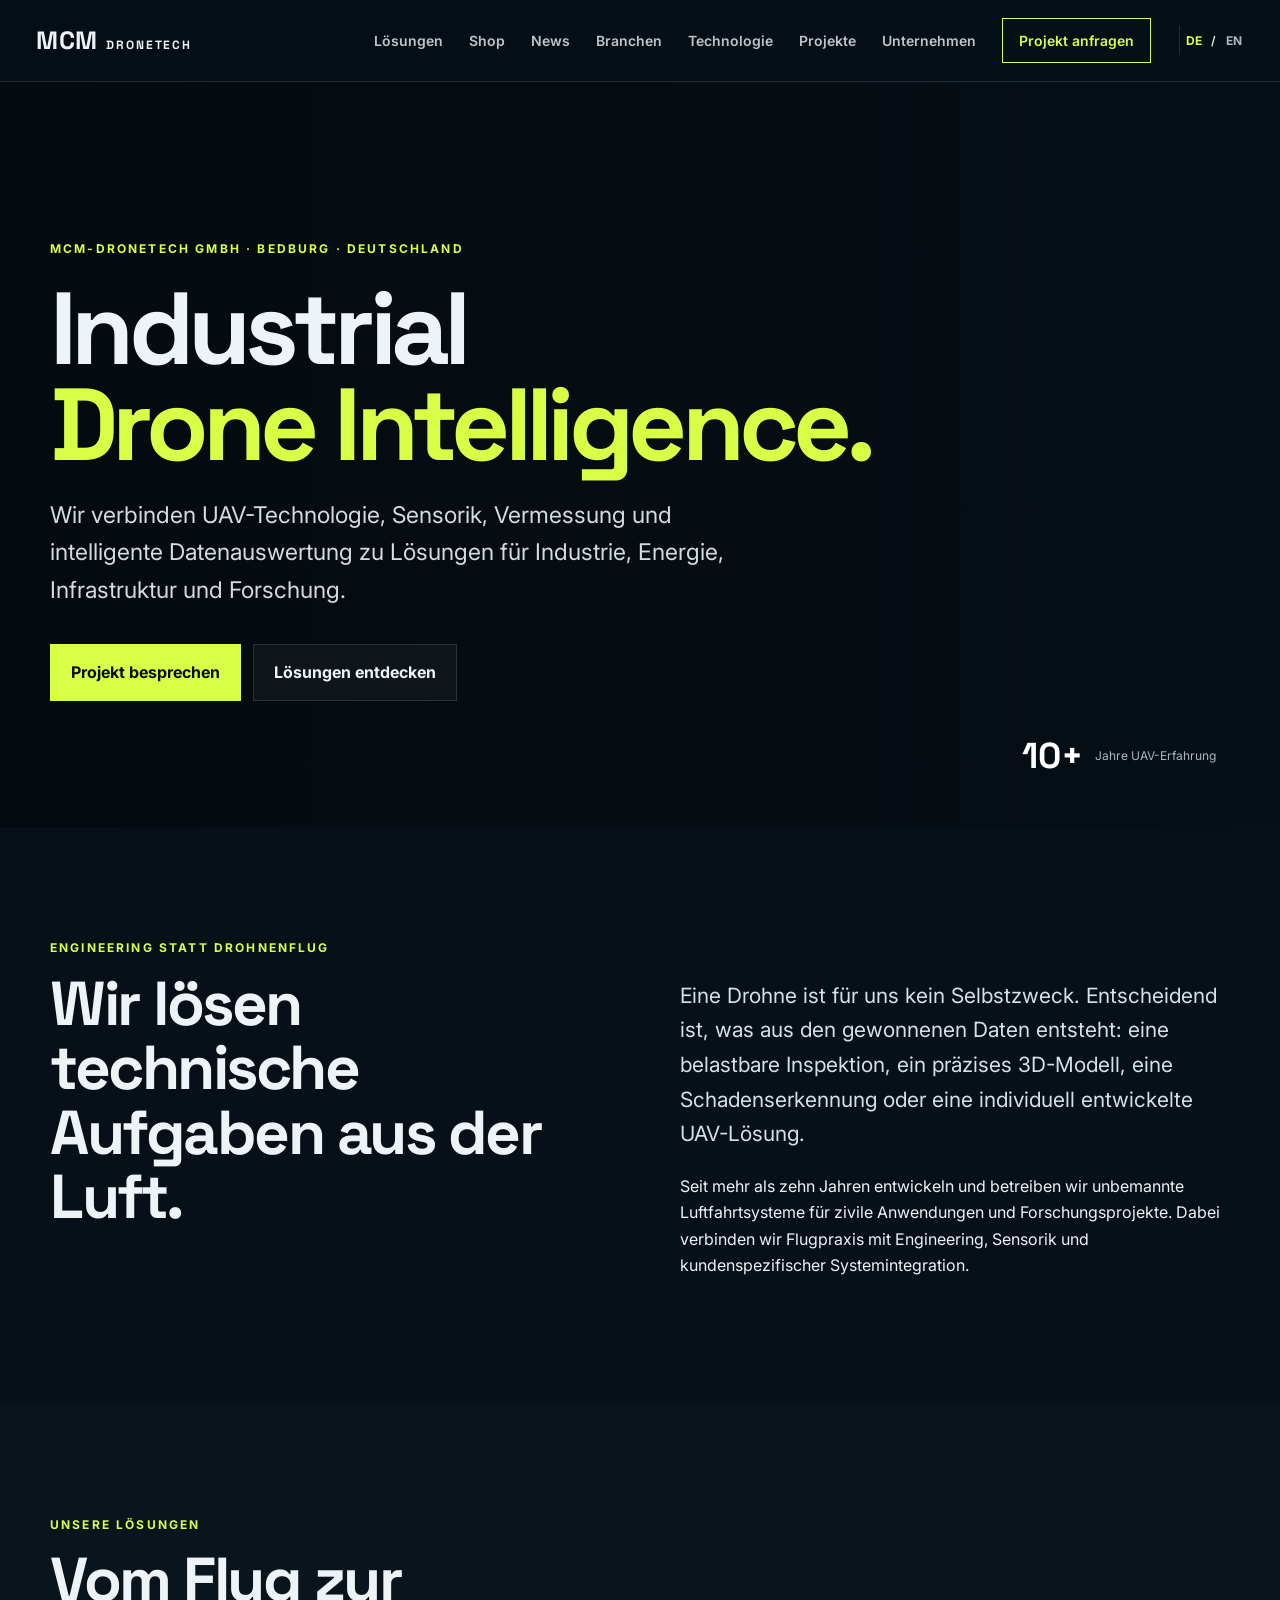
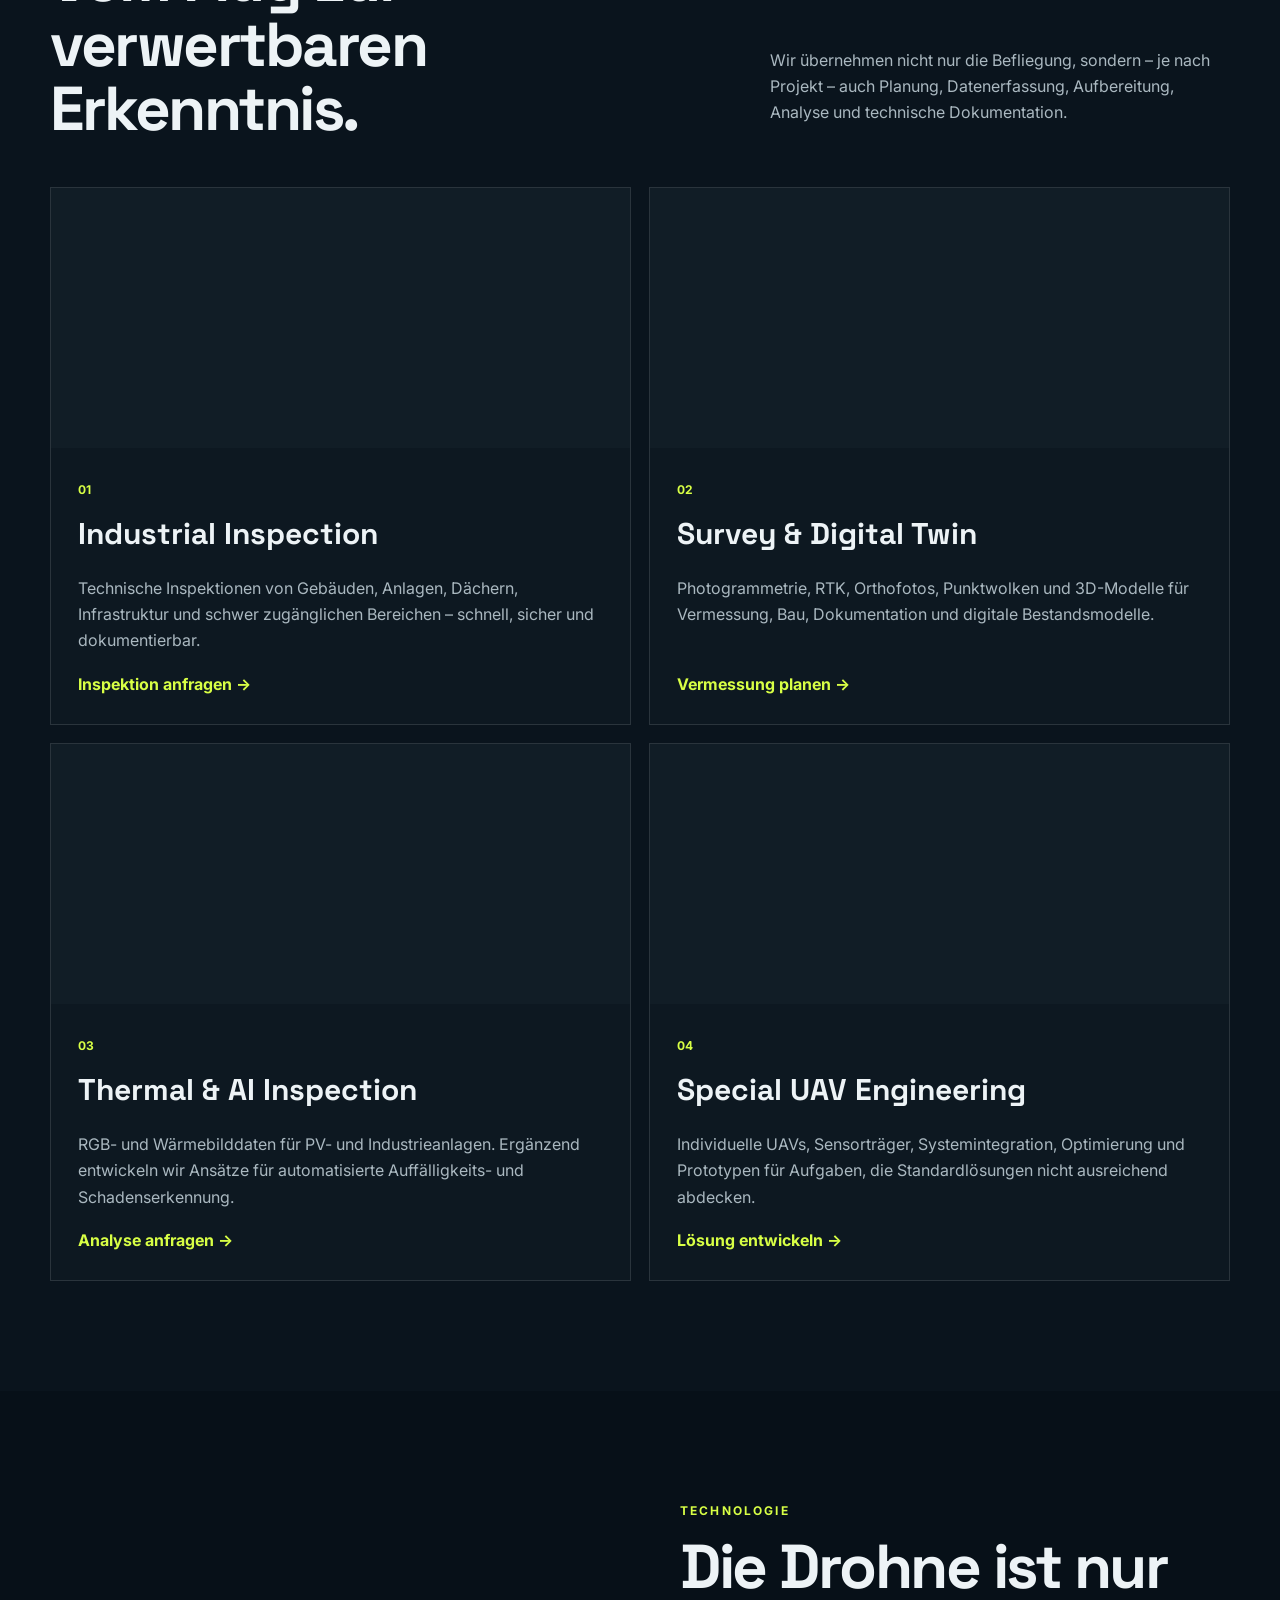
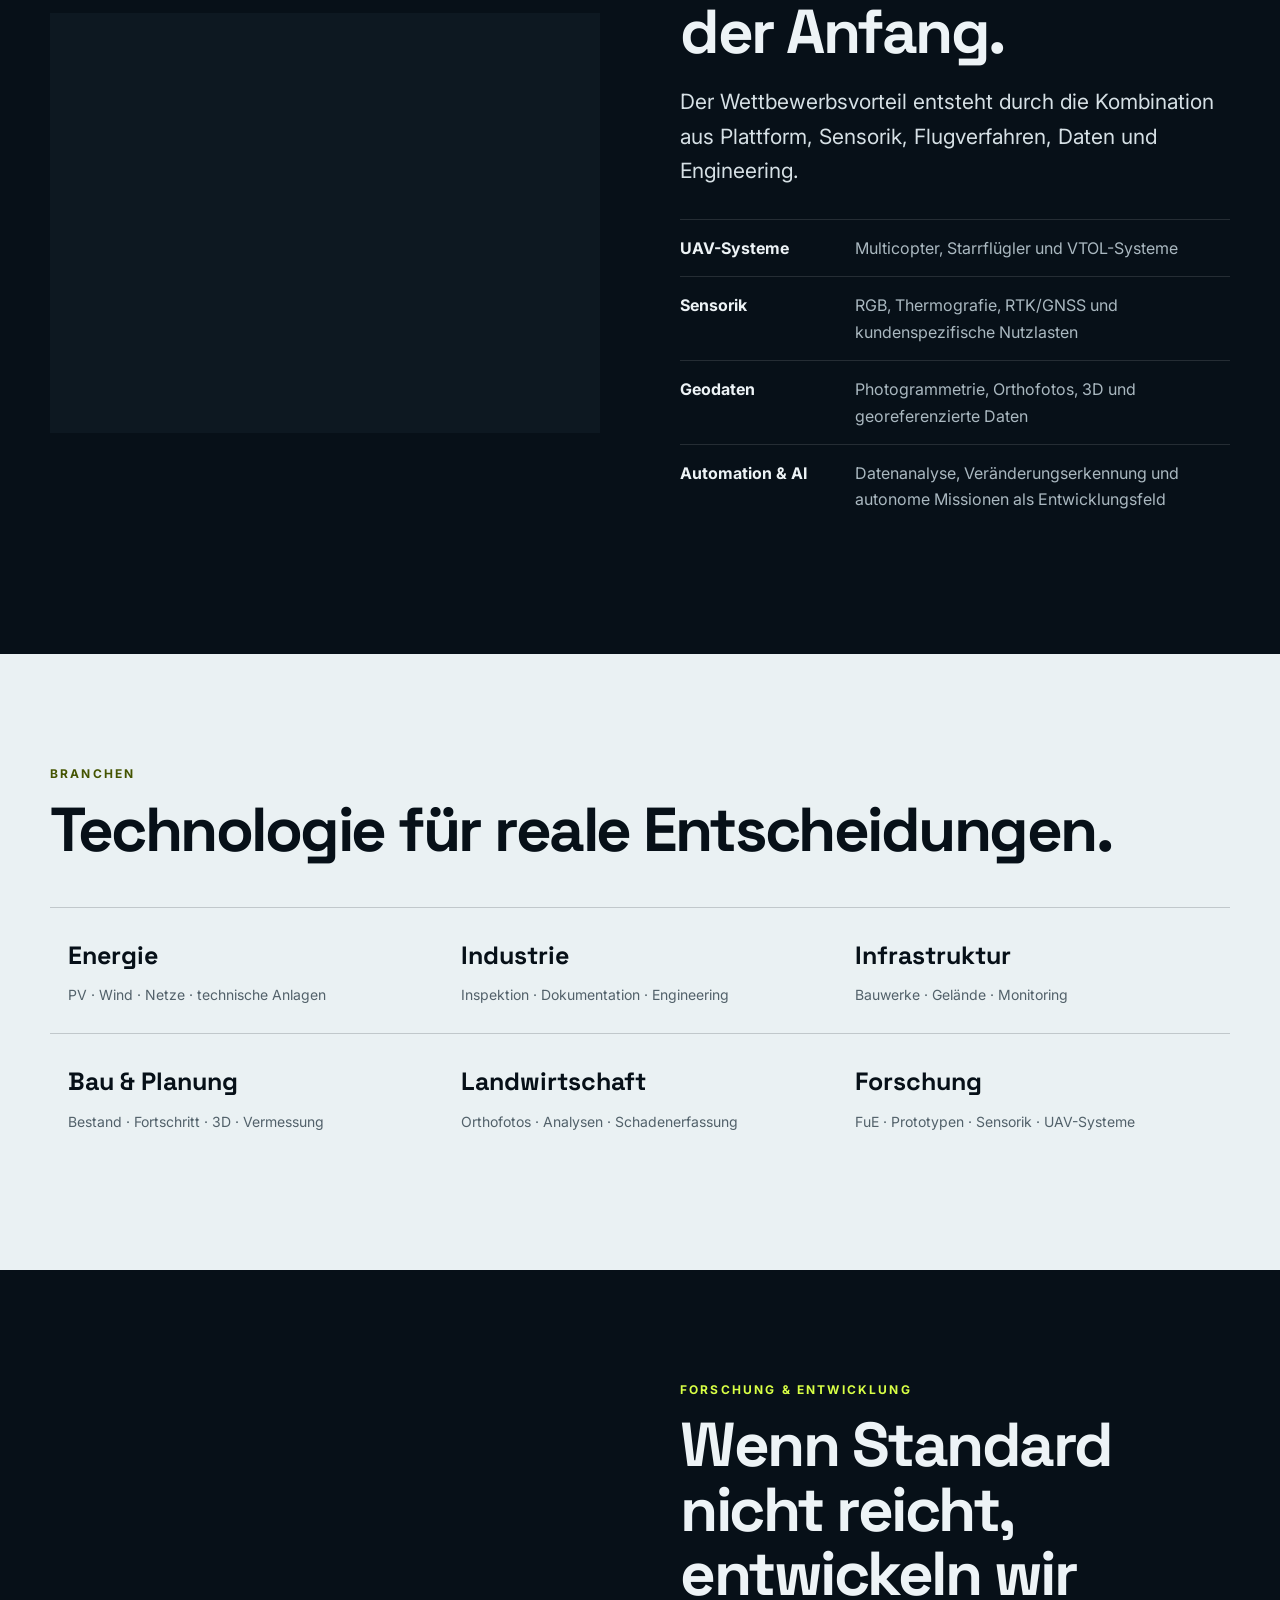
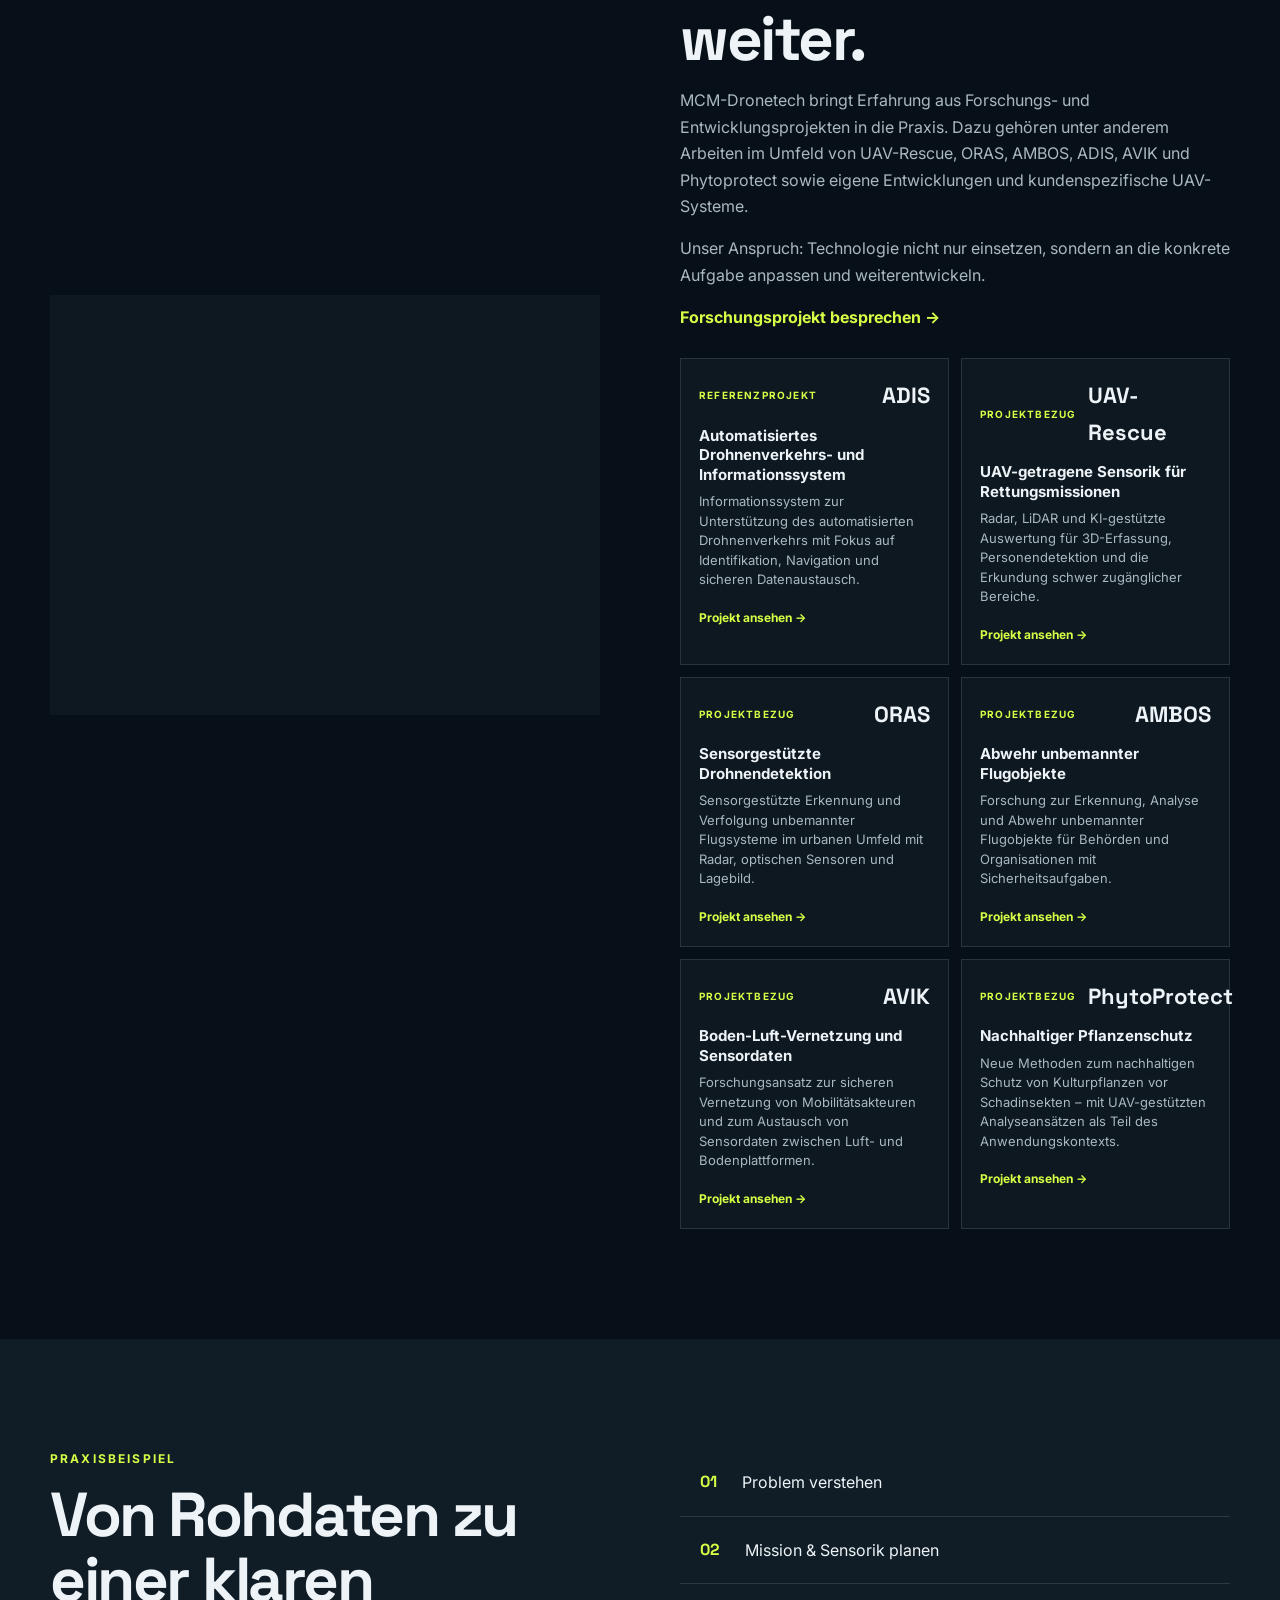
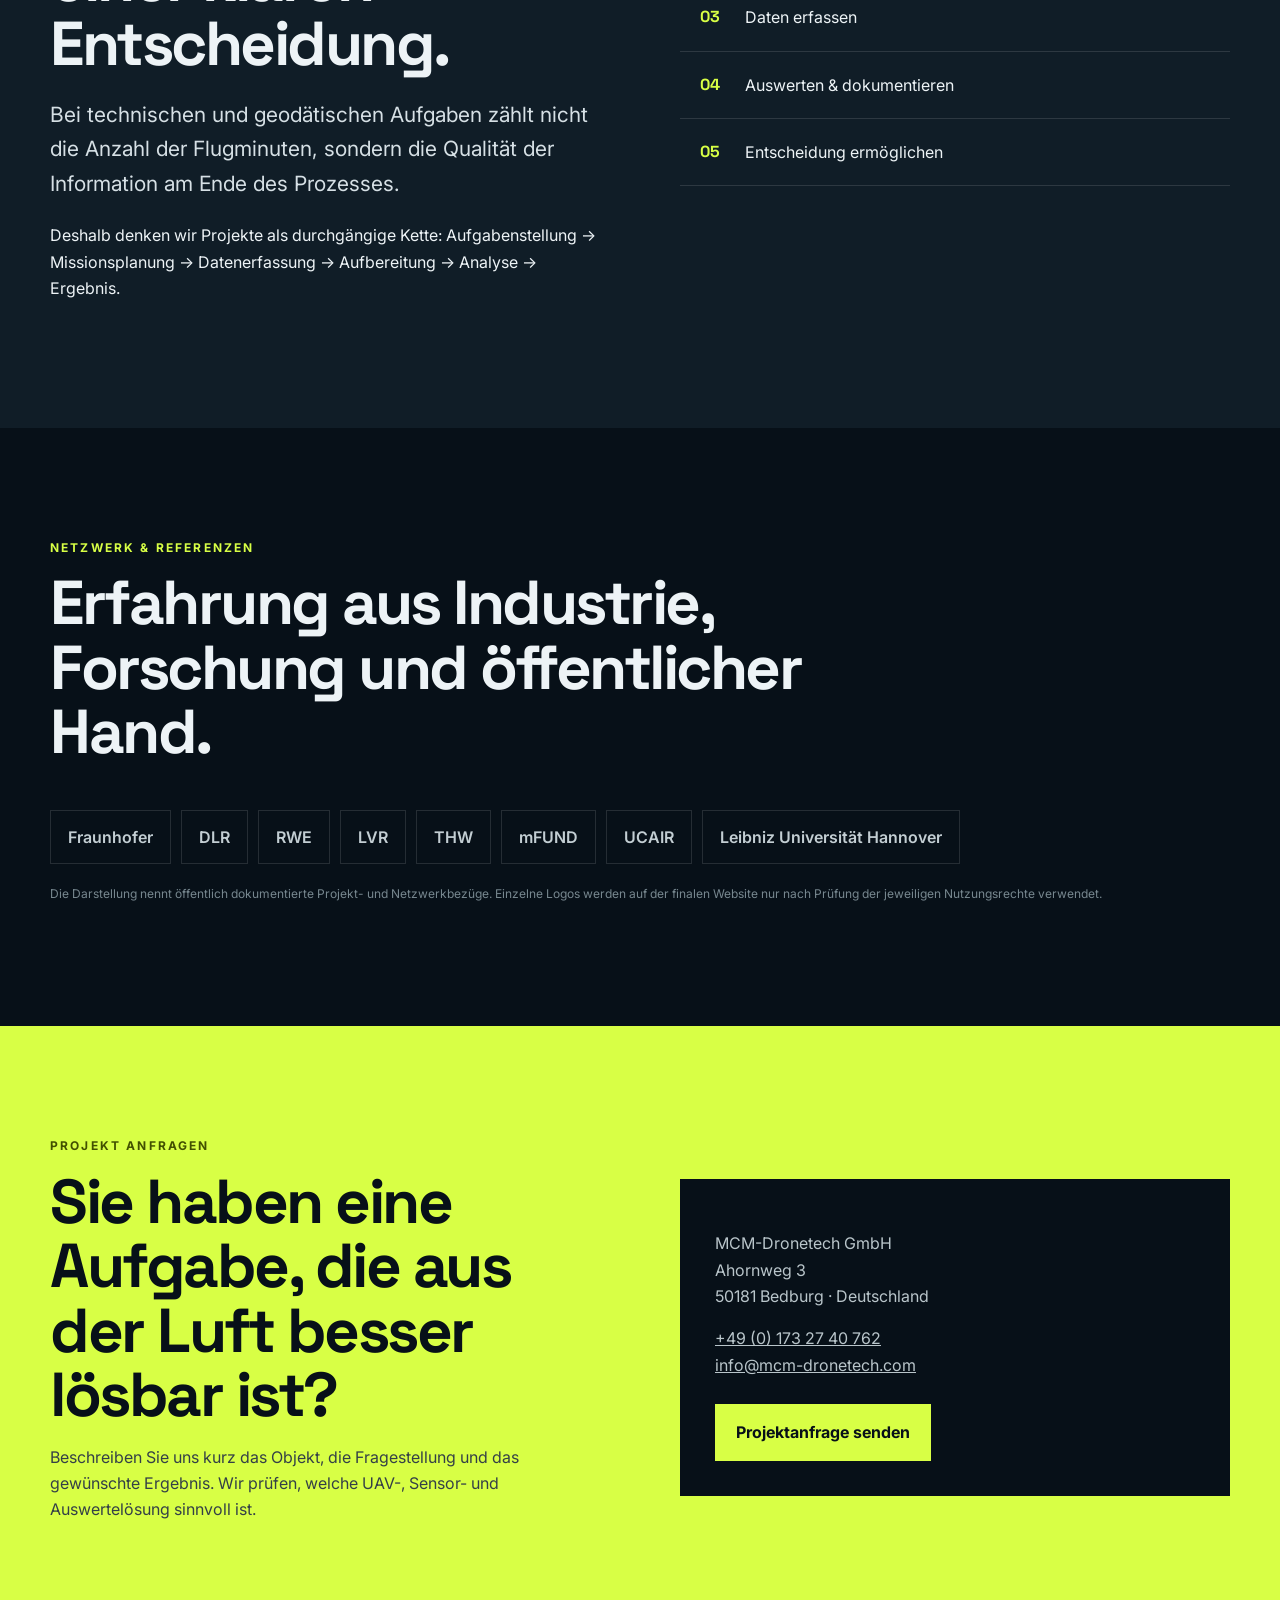
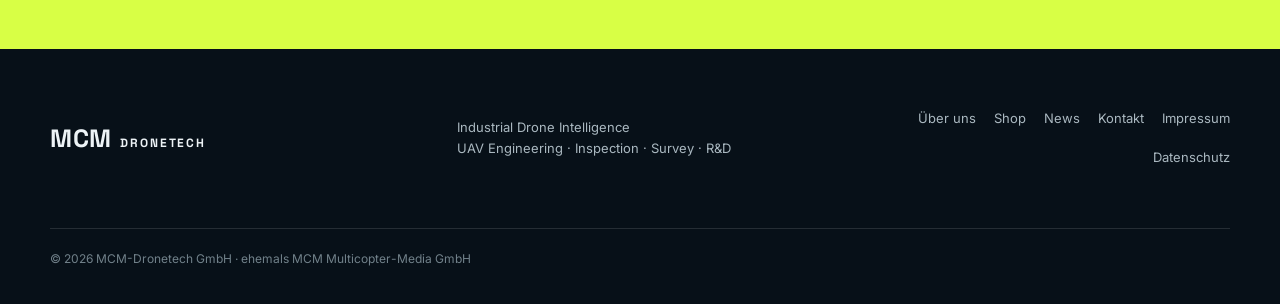
==== commit 2542f6b5: "Add Shop and News navigation" ====
--- a/index.html
+++ b/index.html
@@ -21,7 +21,7 @@
   <a class="brand" href="#top" aria-label="MCM-Dronetech Startseite"><span>MCM</span><b>DRONETECH</b></a>
   <button class="menu-toggle" aria-label="Menü öffnen" aria-expanded="false" aria-controls="main-nav">☰</button>
   <nav class="nav" id="main-nav" aria-label="Hauptnavigation">
-    <a href="#leistungen" data-i18n="nav.solutions">Lösungen</a><a href="#branchen" data-i18n="nav.industries">Branchen</a><a href="#technologie" data-i18n="nav.tech">Technologie</a><a href="#projekte" data-i18n="nav.projects">Projekte</a><a href="#unternehmen" data-i18n="nav.company">Unternehmen</a><a class="nav-cta" href="#kontakt" data-i18n="nav.cta">Projekt anfragen</a>
+    <a href="#leistungen" data-i18n="nav.solutions">Lösungen</a><a href="shop.html">Shop</a><a href="news.html">News</a><a href="#branchen" data-i18n="nav.industries">Branchen</a><a href="#technologie" data-i18n="nav.tech">Technologie</a><a href="#projekte" data-i18n="nav.projects">Projekte</a><a href="#unternehmen" data-i18n="nav.company">Unternehmen</a><a class="nav-cta" href="#kontakt" data-i18n="nav.cta">Projekt anfragen</a>
     <div class="language-switch" aria-label="Sprachauswahl"><button type="button" class="lang active" data-lang="de" aria-pressed="true">DE</button><span>/</span><button type="button" class="lang" data-lang="en" aria-pressed="false">EN</button></div>
   </nav>
 </header>
@@ -45,7 +45,7 @@
 <section class="references section container"><div class="section-kicker" data-i18n="refs.kicker">Netzwerk & Referenzen</div><h2 data-i18n="refs.title">Erfahrung aus Industrie, Forschung und öffentlicher Hand.</h2><div class="logos"><span>Fraunhofer</span><span>DLR</span><span>RWE</span><span>LVR</span><span>THW</span><span>mFUND</span><span>UCAIR</span><span>Leibniz Universität Hannover</span></div><p class="small-note" data-i18n="refs.note">Die Darstellung nennt öffentlich dokumentierte Projekt- und Netzwerkbezüge. Einzelne Logos werden auf der finalen Website nur nach Prüfung der jeweiligen Nutzungsrechte verwendet.</p></section>
 <section class="contact section" id="kontakt"><div class="container contact-grid"><div><div class="section-kicker" data-i18n="contact.kicker">Projekt anfragen</div><h2 data-i18n="contact.title">Sie haben eine Aufgabe, die aus der Luft besser lösbar ist?</h2><p data-i18n="contact.text">Beschreiben Sie uns kurz das Objekt, die Fragestellung und das gewünschte Ergebnis. Wir prüfen, welche UAV-, Sensor- und Auswertelösung sinnvoll ist.</p></div><div class="contact-card"><p>MCM-Dronetech GmbH<br>Ahornweg 3<br>50181 Bedburg · Deutschland</p><p><a href="tel:+491732740762">+49 (0) 173 27 40 762</a><br><a href="mailto:info@mcm-dronetech.com">info@mcm-dronetech.com</a></p><a class="button button-primary" href="mailto:info@mcm-dronetech.com?subject=Projektanfrage%20MCM-Dronetech" data-i18n="contact.button">Projektanfrage senden</a></div></div></section>
 </main>
-<footer><div class="container footer-grid"><div class="brand"><span>MCM</span><b>DRONETECH</b></div><p>Industrial Drone Intelligence<br>UAV Engineering · Inspection · Survey · R&D</p><div><a href="#unternehmen" data-i18n="footer.about">Über uns</a><a href="#kontakt" data-i18n="footer.contact">Kontakt</a><a href="impressum.html" data-i18n="footer.imprint">Impressum</a><a href="datenschutz.html" data-i18n="footer.privacy">Datenschutz</a></div></div><div class="container copyright">© 2026 MCM-Dronetech GmbH · <span data-i18n="footer.former">ehemals MCM Multicopter-Media GmbH</span></div></footer>
+<footer><div class="container footer-grid"><div class="brand"><span>MCM</span><b>DRONETECH</b></div><p>Industrial Drone Intelligence<br>UAV Engineering · Inspection · Survey · R&D</p><div><a href="#unternehmen" data-i18n="footer.about">Über uns</a><a href="shop.html">Shop</a><a href="news.html">News</a><a href="#kontakt" data-i18n="footer.contact">Kontakt</a><a href="impressum.html" data-i18n="footer.imprint">Impressum</a><a href="datenschutz.html" data-i18n="footer.privacy">Datenschutz</a></div></div><div class="container copyright">© 2026 MCM-Dronetech GmbH · <span data-i18n="footer.former">ehemals MCM Multicopter-Media GmbH</span></div></footer>
 <script src="script.js"></script>
 </body>
 </html>
--- a/styles.css
+++ b/styles.css
@@ -1 +1 @@
-:root{--bg:#071018;--panel:#0d1821;--text:#edf3f6;--muted:#aab8c0;--line:rgba(255,255,255,.12);--accent:#d8ff45;--max:1180px}*{box-sizing:border-box}html{scroll-behavior:smooth;scroll-padding-top:88px}body{margin:0;background:var(--bg);color:var(--text);font-family:Inter,system-ui,sans-serif;line-height:1.65}a{color:inherit;text-decoration:none}a:focus-visible,button:focus-visible{outline:2px solid var(--accent);outline-offset:4px}.container{width:min(var(--max),calc(100% - 48px));margin:auto}.site-header{position:fixed;z-index:20;top:0;left:0;right:0;display:flex;align-items:center;justify-content:space-between;padding:18px 36px;background:rgba(7,16,24,.78);backdrop-filter:blur(18px);border-bottom:1px solid var(--line)}.brand{display:flex;align-items:baseline;gap:8px;font-family:"Space Grotesk",sans-serif;letter-spacing:.04em}.brand span{font-size:25px;font-weight:700}.brand b{font-size:12px;letter-spacing:.16em}.nav{display:flex;gap:26px;align-items:center;font-size:14px;font-weight:600}.nav a{opacity:.8;transition:opacity .2s ease}.nav a:hover{opacity:1}.nav-cta{padding:10px 16px;border:1px solid var(--accent);color:var(--accent);opacity:1!important}.menu-toggle{display:none;background:none;color:white;border:0;font-size:24px;cursor:pointer}.hero{min-height:92vh;position:relative;display:flex;align-items:center;overflow:hidden}.hero-media{position:absolute;inset:0;background-image:url('assets/images/MCM-FHR1.webp');background-size:cover;background-position:center}.hero-overlay{position:absolute;inset:0;background:linear-gradient(90deg,rgba(4,10,15,.92),rgba(4,10,15,.58) 55%,rgba(4,10,15,.18)),linear-gradient(0deg,var(--bg),transparent 40%)}.hero-content{position:relative;padding-top:100px}.eyebrow,.section-kicker{color:var(--accent);font-size:12px;text-transform:uppercase;letter-spacing:.18em;font-weight:700}.hero h1{font-family:"Space Grotesk",sans-serif;font-size:clamp(54px,8vw,104px);line-height:.94;letter-spacing:-.055em;max-width:900px;margin:22px 0}.hero h1 em{font-style:normal;color:var(--accent)}.hero-copy{font-size:clamp(18px,2vw,23px);max-width:680px;color:#d2dde2}.hero-actions{display:flex;gap:12px;margin-top:34px}.button{display:inline-block;padding:14px 20px;font-weight:700;border:1px solid var(--line);transition:transform .2s ease,background .2s ease}.button:hover{transform:translateY(-2px)}.button-primary{background:var(--accent);color:#071018;border-color:var(--accent)}.button-ghost{background:rgba(255,255,255,.04)}.hero-stat{position:absolute;right:5%;bottom:42px;display:flex;gap:12px;align-items:center;color:var(--muted);font-size:12px}.hero-stat strong{font-family:"Space Grotesk";font-size:36px;color:white}.section{padding:110px 0}.intro-grid,.feature,.project,.contact-grid,.case-grid{display:grid;grid-template-columns:1fr 1fr;gap:80px}.intro h2,.section-head h2,.feature h2,.project h2,.industries h2,.references h2,.contact h2,.case-study h2{font-family:"Space Grotesk";font-size:clamp(36px,5vw,62px);line-height:1.04;letter-spacing:-.04em;margin:14px 0 0}.lead{font-size:21px;color:#d6e0e5}.solutions{background:#0a141d}.section-head{display:flex;justify-content:space-between;gap:50px;align-items:end;margin-bottom:45px}.section-head>p{max-width:460px;color:var(--muted)}.cards{display:grid;grid-template-columns:repeat(2,1fr);gap:18px}.card{background:var(--panel);border:1px solid var(--line);overflow:hidden;transition:transform .25s ease,border-color .25s ease}.card:hover{transform:translateY(-4px);border-color:rgba(216,255,69,.35)}.card img{display:block;width:100%;height:260px;object-fit:cover;background:#111d26}.card>div{padding:27px}.card span{color:var(--accent);font-size:12px;font-weight:700}.card h3{font-family:"Space Grotesk";font-size:30px;margin:8px 0}.card p{color:var(--muted);min-height:80px}.card a,.text-link{color:var(--accent);font-weight:700}.feature{align-items:center}.feature-image{min-height:420px;background:#0d1821;overflow:hidden}.feature-image img,.project-media img{width:100%;height:100%;max-height:620px;object-fit:cover}.tech-list{list-style:none;padding:0;margin-top:30px}.tech-list li{display:grid;grid-template-columns:160px 1fr;padding:15px 0;border-top:1px solid var(--line);gap:15px}.tech-list span{color:var(--muted)}.industries{background:#eaf1f3;color:#071018}.industries .section-kicker{color:#445400}.industry-grid{display:grid;grid-template-columns:repeat(3,1fr);margin-top:45px}.industry-grid div{padding:27px 18px;border-top:1px solid rgba(7,16,24,.18)}.industry-grid b,.industry-grid span{display:block}.industry-grid b{font-family:"Space Grotesk";font-size:25px}.industry-grid span{color:#52616a;font-size:14px;margin-top:7px}.project{align-items:center}.project-media{min-height:420px;background:#0d1821;overflow:hidden}.project-copy p{color:var(--muted)}.case-study{background:#101d27}.process{display:flex;flex-direction:column}.process div{display:flex;gap:25px;align-items:center;padding:20px;border-bottom:1px solid var(--line)}.process strong{color:var(--accent);font-family:"Space Grotesk"}.references h2{max-width:850px}.logos{display:flex;flex-wrap:wrap;gap:10px;margin-top:45px}.logos span{padding:13px 17px;border:1px solid var(--line);color:#c3ced3;font-weight:600}.small-note{font-size:12px;color:#77878f;margin-top:20px}.contact{background:var(--accent);color:#071018}.contact .section-kicker{color:#425000}.contact-grid{align-items:center}.contact p{color:#344047}.contact-card{background:#071018;color:white;padding:35px}.contact-card p{color:#b9c5ca}.contact-card a:not(.button){text-decoration:underline}.contact-card .button{margin-top:10px}.contact-card .button-primary{color:#071018}.footer-grid{display:grid;grid-template-columns:1fr 1fr 1fr;gap:40px;align-items:center;padding:55px 0}.footer-grid p{color:var(--muted);font-size:13px}.footer-grid>div:last-child{display:flex;justify-content:flex-end;gap:18px;flex-wrap:wrap;font-size:13px;color:var(--muted)}.copyright{padding:20px 0 35px;border-top:1px solid var(--line);font-size:12px;color:#71818a}.reveal{opacity:0;transform:translateY(18px);transition:opacity .7s ease,transform .7s ease}.reveal.is-visible{opacity:1;transform:none}@media(prefers-reduced-motion:reduce){html{scroll-behavior:auto}.reveal{opacity:1;transform:none;transition:none}.button,.card{transition:none}}@media(max-width:850px){.site-header{padding:16px 22px}.menu-toggle{display:block}.nav{display:none;position:absolute;top:70px;left:0;right:0;background:#071018;padding:20px 22px;flex-direction:column;align-items:stretch;box-shadow:0 18px 30px rgba(0,0,0,.2)}.nav.open{display:flex}.nav-cta{text-align:center}.container{width:min(var(--max),calc(100% - 34px))}.hero{min-height:800px}.hero-stat{display:none}.intro-grid,.feature,.project,.contact-grid,.case-grid{grid-template-columns:1fr;gap:35px}.cards{grid-template-columns:1fr}.section-head{display:block}.section-head>p{margin-top:22px}.industry-grid{grid-template-columns:1fr 1fr}.footer-grid{grid-template-columns:1fr}.footer-grid>div:last-child{justify-content:flex-start}.section{padding:80px 0}.card img{height:220px}.feature-image,.project-media{min-height:300px}}@media(max-width:520px){.industry-grid{grid-template-columns:1fr}.hero h1{font-size:54px}.hero-copy{font-size:17px}.hero-actions{flex-direction:column;align-items:flex-start}.tech-list li{grid-template-columns:1fr}.site-header .brand b{display:none}.site-header{padding-left:18px;padding-right:18px}}
+:root{--bg:#071018;--panel:#0d1821;--text:#edf3f6;--muted:#aab8c0;--line:rgba(255,255,255,.12);--accent:#d8ff45;--max:1180px}*{box-sizing:border-box}html{scroll-behavior:smooth;scroll-padding-top:88px}body{margin:0;background:var(--bg);color:var(--text);font-family:Inter,system-ui,sans-serif;line-height:1.65}a{color:inherit;text-decoration:none}a:focus-visible,button:focus-visible{outline:2px solid var(--accent);outline-offset:4px}.container{width:min(var(--max),calc(100% - 48px));margin:auto}.site-header{position:fixed;z-index:20;top:0;left:0;right:0;display:flex;align-items:center;justify-content:space-between;padding:18px 36px;background:rgba(7,16,24,.78);backdrop-filter:blur(18px);border-bottom:1px solid var(--line)}.brand{display:flex;align-items:baseline;gap:8px;font-family:"Space Grotesk",sans-serif;letter-spacing:.04em}.brand span{font-size:25px;font-weight:700}.brand b{font-size:12px;letter-spacing:.16em}.nav{display:flex;gap:26px;align-items:center;font-size:14px;font-weight:600}.nav a{opacity:.8;transition:opacity .2s ease}.nav a:hover{opacity:1}.nav-cta{padding:10px 16px;border:1px solid var(--accent);color:var(--accent);opacity:1!important}.language-switch{display:flex;align-items:center;gap:7px;margin-left:2px;padding-left:4px;border-left:1px solid var(--line);font-size:12px;letter-spacing:.08em}.lang{padding:5px 2px;border:0;background:transparent;color:var(--muted);font:inherit;font-weight:700;cursor:pointer}.lang.active{color:var(--accent)}.menu-toggle{display:none;background:none;color:white;border:0;font-size:24px;cursor:pointer}.hero{min-height:92vh;position:relative;display:flex;align-items:center;overflow:hidden}.hero-media{position:absolute;inset:0;background-image:url('assets/images/MCM-FHR1.webp');background-size:cover;background-position:center}.hero-overlay{position:absolute;inset:0;background:linear-gradient(90deg,rgba(4,10,15,.92),rgba(4,10,15,.58) 55%,rgba(4,10,15,.18)),linear-gradient(0deg,var(--bg),transparent 40%)}.hero-content{position:relative;padding-top:100px}.eyebrow,.section-kicker{color:var(--accent);font-size:12px;text-transform:uppercase;letter-spacing:.18em;font-weight:700}.hero h1{font-family:"Space Grotesk",sans-serif;font-size:clamp(54px,8vw,104px);line-height:.94;letter-spacing:-.055em;max-width:900px;margin:22px 0}.hero h1 em{font-style:normal;color:var(--accent)}.hero-copy{font-size:clamp(18px,2vw,23px);max-width:680px;color:#d2dde2}.hero-actions{display:flex;gap:12px;margin-top:34px}.button{display:inline-block;padding:14px 20px;font-weight:700;border:1px solid var(--line);transition:transform .2s ease,background .2s ease}.button:hover{transform:translateY(-2px)}.button-primary{background:var(--accent);color:#071018;border-color:var(--accent)}.button-ghost{background:rgba(255,255,255,.04)}.hero-stat{position:absolute;right:5%;bottom:42px;display:flex;gap:12px;align-items:center;color:var(--muted);font-size:12px}.hero-stat strong{font-family:"Space Grotesk";font-size:36px;color:white}.section{padding:110px 0}.intro-grid,.feature,.project,.contact-grid,.case-grid{display:grid;grid-template-columns:1fr 1fr;gap:80px}.intro h2,.section-head h2,.feature h2,.project h2,.industries h2,.references h2,.contact h2,.case-study h2{font-family:"Space Grotesk";font-size:clamp(36px,5vw,62px);line-height:1.04;letter-spacing:-.04em;margin:14px 0 0}.lead{font-size:21px;color:#d6e0e5}.solutions{background:#0a141d}.section-head{display:flex;justify-content:space-between;gap:50px;align-items:end;margin-bottom:45px}.section-head>p{max-width:460px;color:var(--muted)}.cards{display:grid;grid-template-columns:repeat(2,1fr);gap:18px}.card{background:var(--panel);border:1px solid var(--line);overflow:hidden;transition:transform .25s ease,border-color .25s ease}.card:hover{transform:translateY(-4px);border-color:rgba(216,255,69,.35)}.card img{display:block;width:100%;height:260px;object-fit:cover;background:#111d26}.card>div{padding:27px}.card span{color:var(--accent);font-size:12px;font-weight:700}.card h3{font-family:"Space Grotesk";font-size:30px;margin:8px 0}.card p{color:var(--muted);min-height:80px}.card a,.text-link{color:var(--accent);font-weight:700}.feature{align-items:center}.feature-image{min-height:420px;background:#0d1821;overflow:hidden}.feature-image img,.project-media img{width:100%;height:100%;max-height:620px;object-fit:cover}.tech-list{list-style:none;padding:0;margin-top:30px}.tech-list li{display:grid;grid-template-columns:160px 1fr;padding:15px 0;border-top:1px solid var(--line);gap:15px}.tech-list span{color:var(--muted)}.industries{background:#eaf1f3;color:#071018}.industries .section-kicker{color:#445400}.industry-grid{display:grid;grid-template-columns:repeat(3,1fr);margin-top:45px}.industry-grid div{padding:27px 18px;border-top:1px solid rgba(7,16,24,.18)}.industry-grid b,.industry-grid span{display:block}.industry-grid b{font-family:"Space Grotesk";font-size:25px}.industry-grid span{color:#52616a;font-size:14px;margin-top:7px}.project{align-items:center}.project-media{min-height:420px;background:#0d1821;overflow:hidden}.project-copy p{color:var(--muted)}.project-references{display:grid;grid-template-columns:repeat(2,minmax(0,1fr));gap:12px;margin-top:28px}.project-ref{padding:18px;background:var(--panel);border:1px solid var(--line);transition:transform .2s ease,border-color .2s ease}.project-ref:hover{transform:translateY(-2px);border-color:rgba(216,255,69,.35)}.project-ref-top{display:flex;justify-content:space-between;gap:12px;align-items:center}.project-ref-top span{color:var(--accent);font-size:10px;text-transform:uppercase;letter-spacing:.12em;font-weight:700}.project-ref-top b{font-family:"Space Grotesk";font-size:22px}.project-ref h3{font-size:15px;line-height:1.3;margin:12px 0 8px}.project-ref p{font-size:13px;line-height:1.5;margin:0 0 13px;color:var(--muted)}.project-ref a{font-size:12px;color:var(--accent);font-weight:700}.case-study{background:#101d27}.process{display:flex;flex-direction:column}.process div{display:flex;gap:25px;align-items:center;padding:20px;border-bottom:1px solid var(--line)}.process strong{color:var(--accent);font-family:"Space Grotesk"}.references h2{max-width:850px}.logos{display:flex;flex-wrap:wrap;gap:10px;margin-top:45px}.logos span{padding:13px 17px;border:1px solid var(--line);color:#c3ced3;font-weight:600}.small-note{font-size:12px;color:#77878f;margin-top:20px}.contact{background:var(--accent);color:#071018}.contact .section-kicker{color:#425000}.contact-grid{align-items:center}.contact p{color:#344047}.contact-card{background:#071018;color:white;padding:35px}.contact-card p{color:#b9c5ca}.contact-card a:not(.button){text-decoration:underline}.contact-card .button{margin-top:10px}.contact-card .button-primary{color:#071018}.footer-grid{display:grid;grid-template-columns:1fr 1fr 1fr;gap:40px;align-items:center;padding:55px 0}.footer-grid p{color:var(--muted);font-size:13px}.footer-grid>div:last-child{display:flex;justify-content:flex-end;gap:18px;flex-wrap:wrap;font-size:13px;color:var(--muted)}.copyright{padding:20px 0 35px;border-top:1px solid var(--line);font-size:12px;color:#71818a}.reveal{opacity:0;transform:translateY(18px);transition:opacity .7s ease,transform .7s ease}.reveal.is-visible{opacity:1;transform:none}@media(prefers-reduced-motion:reduce){html{scroll-behavior:auto}.reveal{opacity:1;transform:none;transition:none}.button,.card,.project-ref{transition:none}}@media(max-width:850px){.site-header{padding:16px 22px}.menu-toggle{display:block}.nav{display:none;position:absolute;top:70px;left:0;right:0;background:#071018;padding:20px 22px;flex-direction:column;align-items:stretch;box-shadow:0 18px 30px rgba(0,0,0,.2)}.nav.open{display:flex}.nav-cta{text-align:center}.language-switch{justify-content:center;margin:4px 0 0;padding:10px 0 0;border-left:0;border-top:1px solid var(--line)}.container{width:min(var(--max),calc(100% - 34px))}.hero{min-height:800px}.hero-stat{display:none}.intro-grid,.feature,.project,.contact-grid,.case-grid{grid-template-columns:1fr;gap:35px}.cards{grid-template-columns:1fr}.section-head{display:block}.section-head>p{margin-top:22px}.industry-grid{grid-template-columns:1fr 1fr}.footer-grid{grid-template-columns:1fr}.footer-grid>div:last-child{justify-content:flex-start}.section{padding:80px 0}.card img{height:220px}.feature-image,.project-media{min-height:300px}.project-references{grid-template-columns:1fr}}@media(max-width:520px){.industry-grid{grid-template-columns:1fr}.hero h1{font-size:54px}.hero-copy{font-size:17px}.hero-actions{flex-direction:column;align-items:flex-start}.tech-list li{grid-template-columns:1fr}.site-header .brand b{display:none}.site-header{padding-left:18px;padding-right:18px}.project-ref-top{align-items:flex-start;flex-direction:column;gap:4px}}
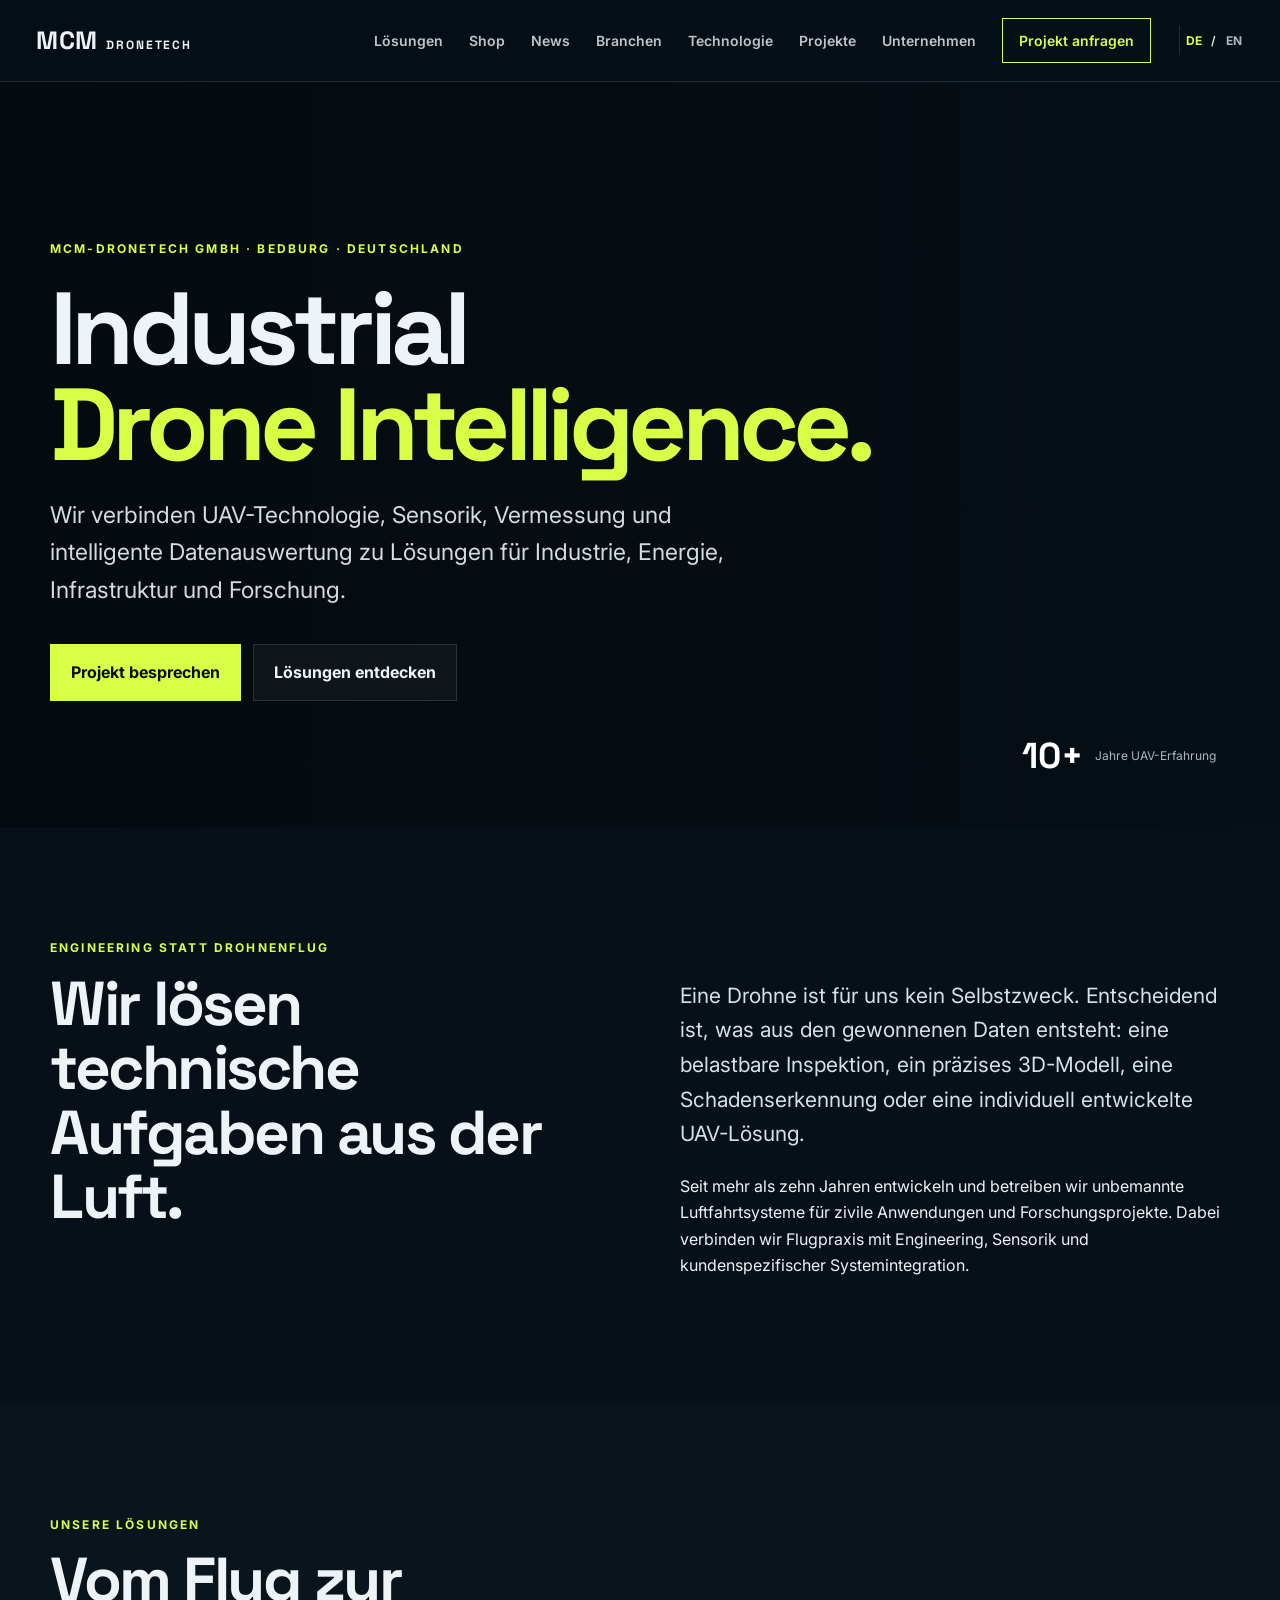
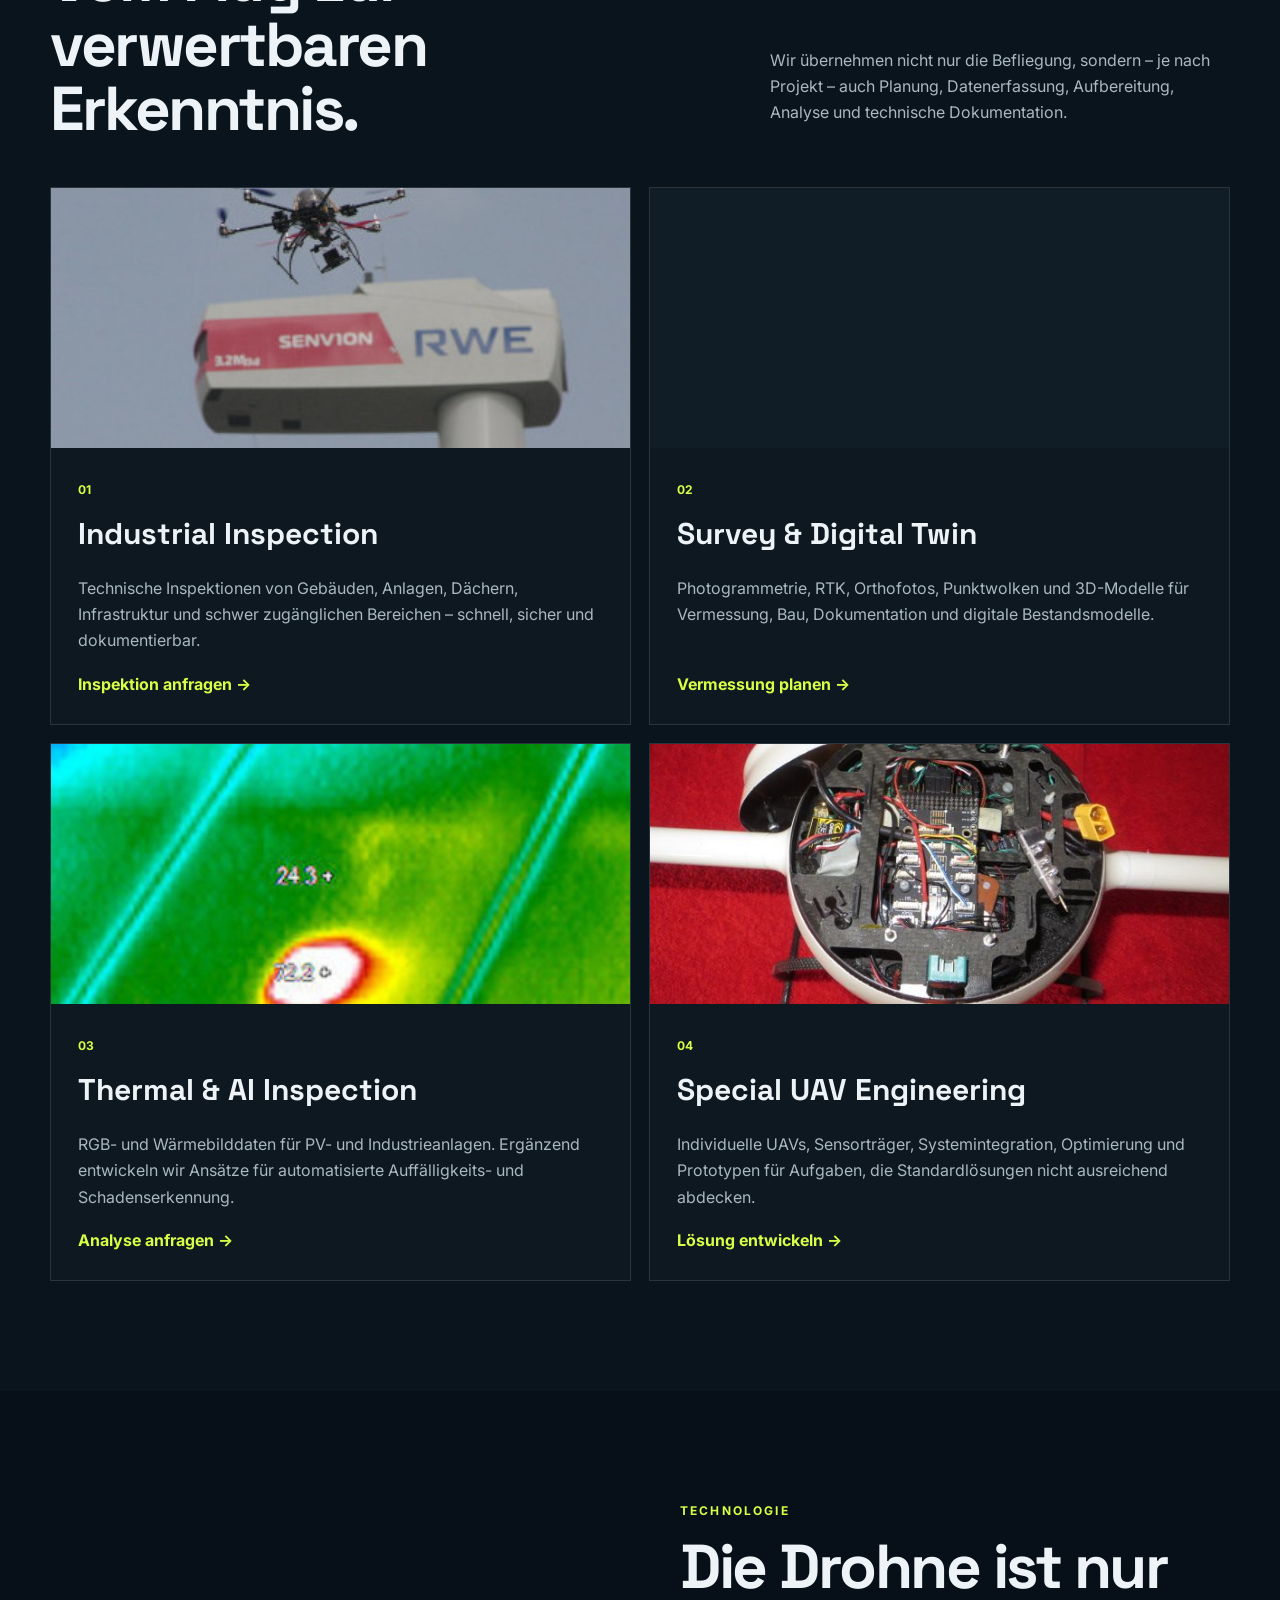
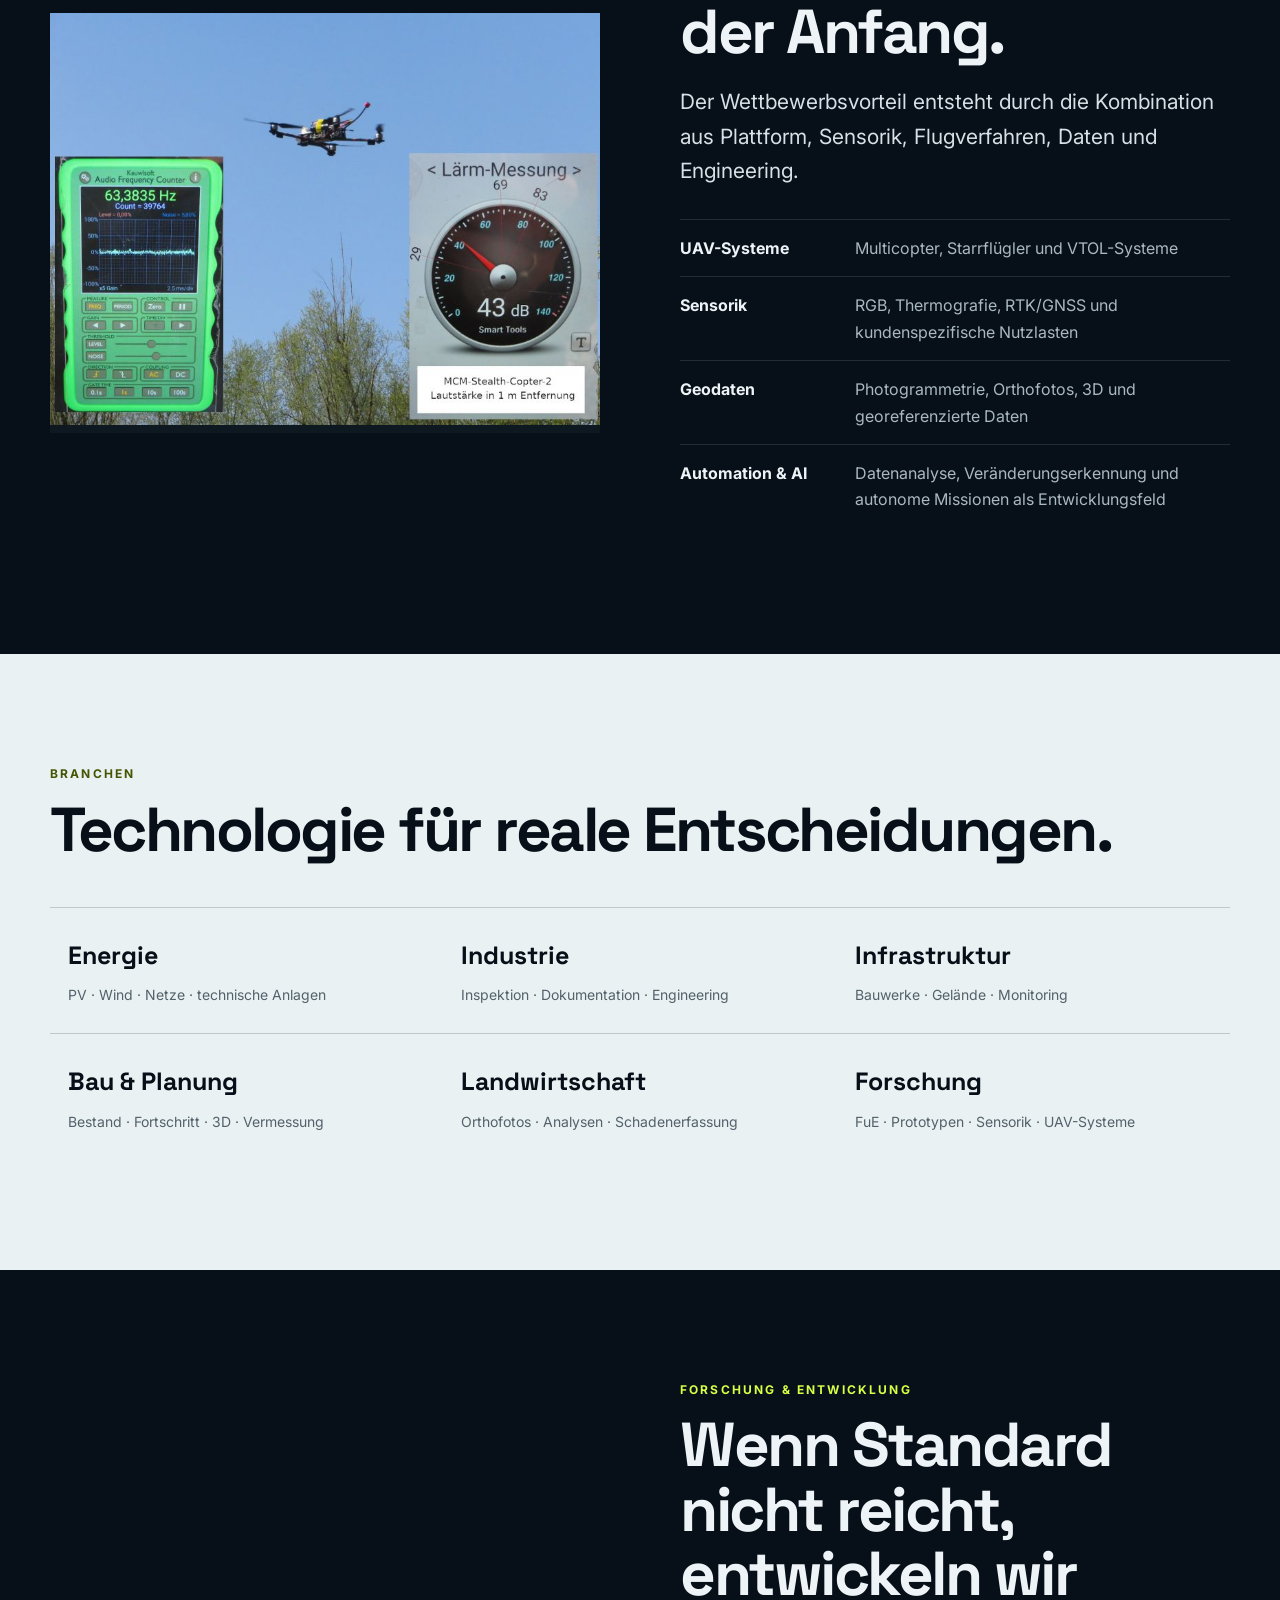
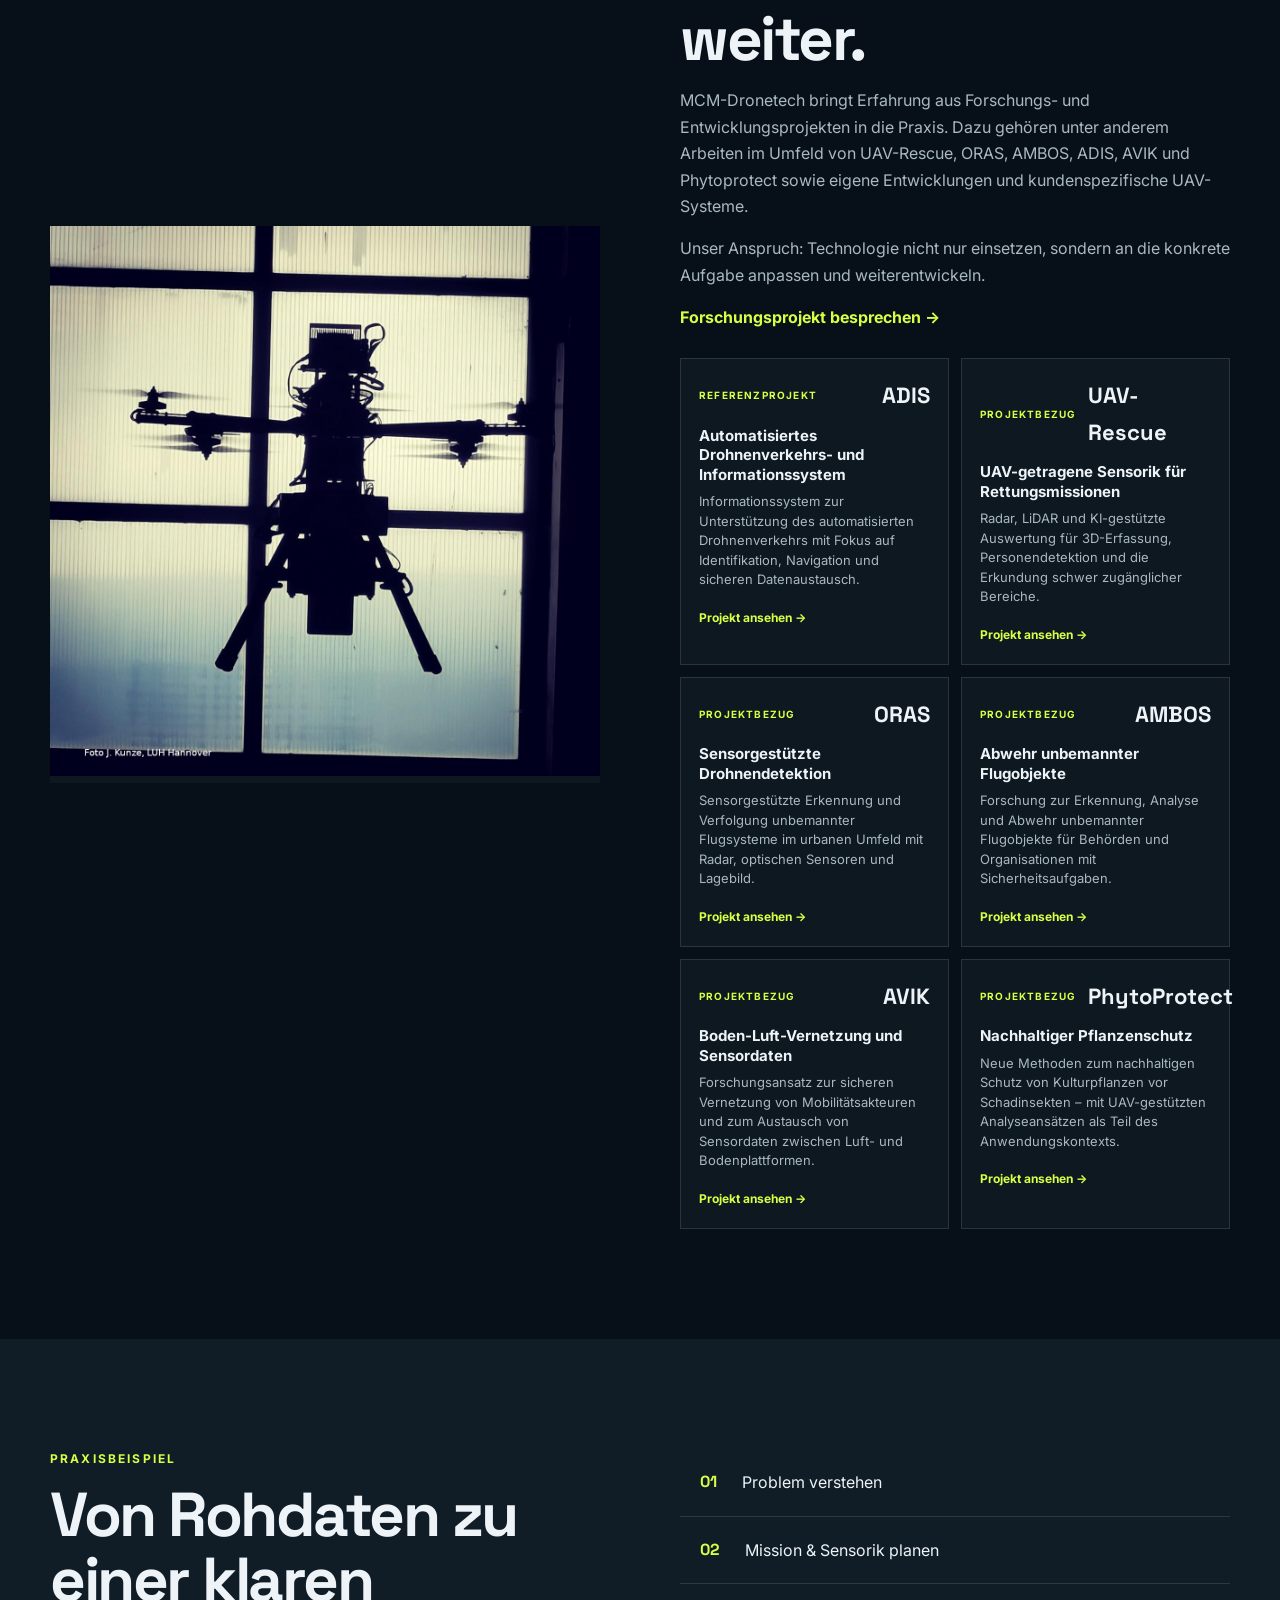
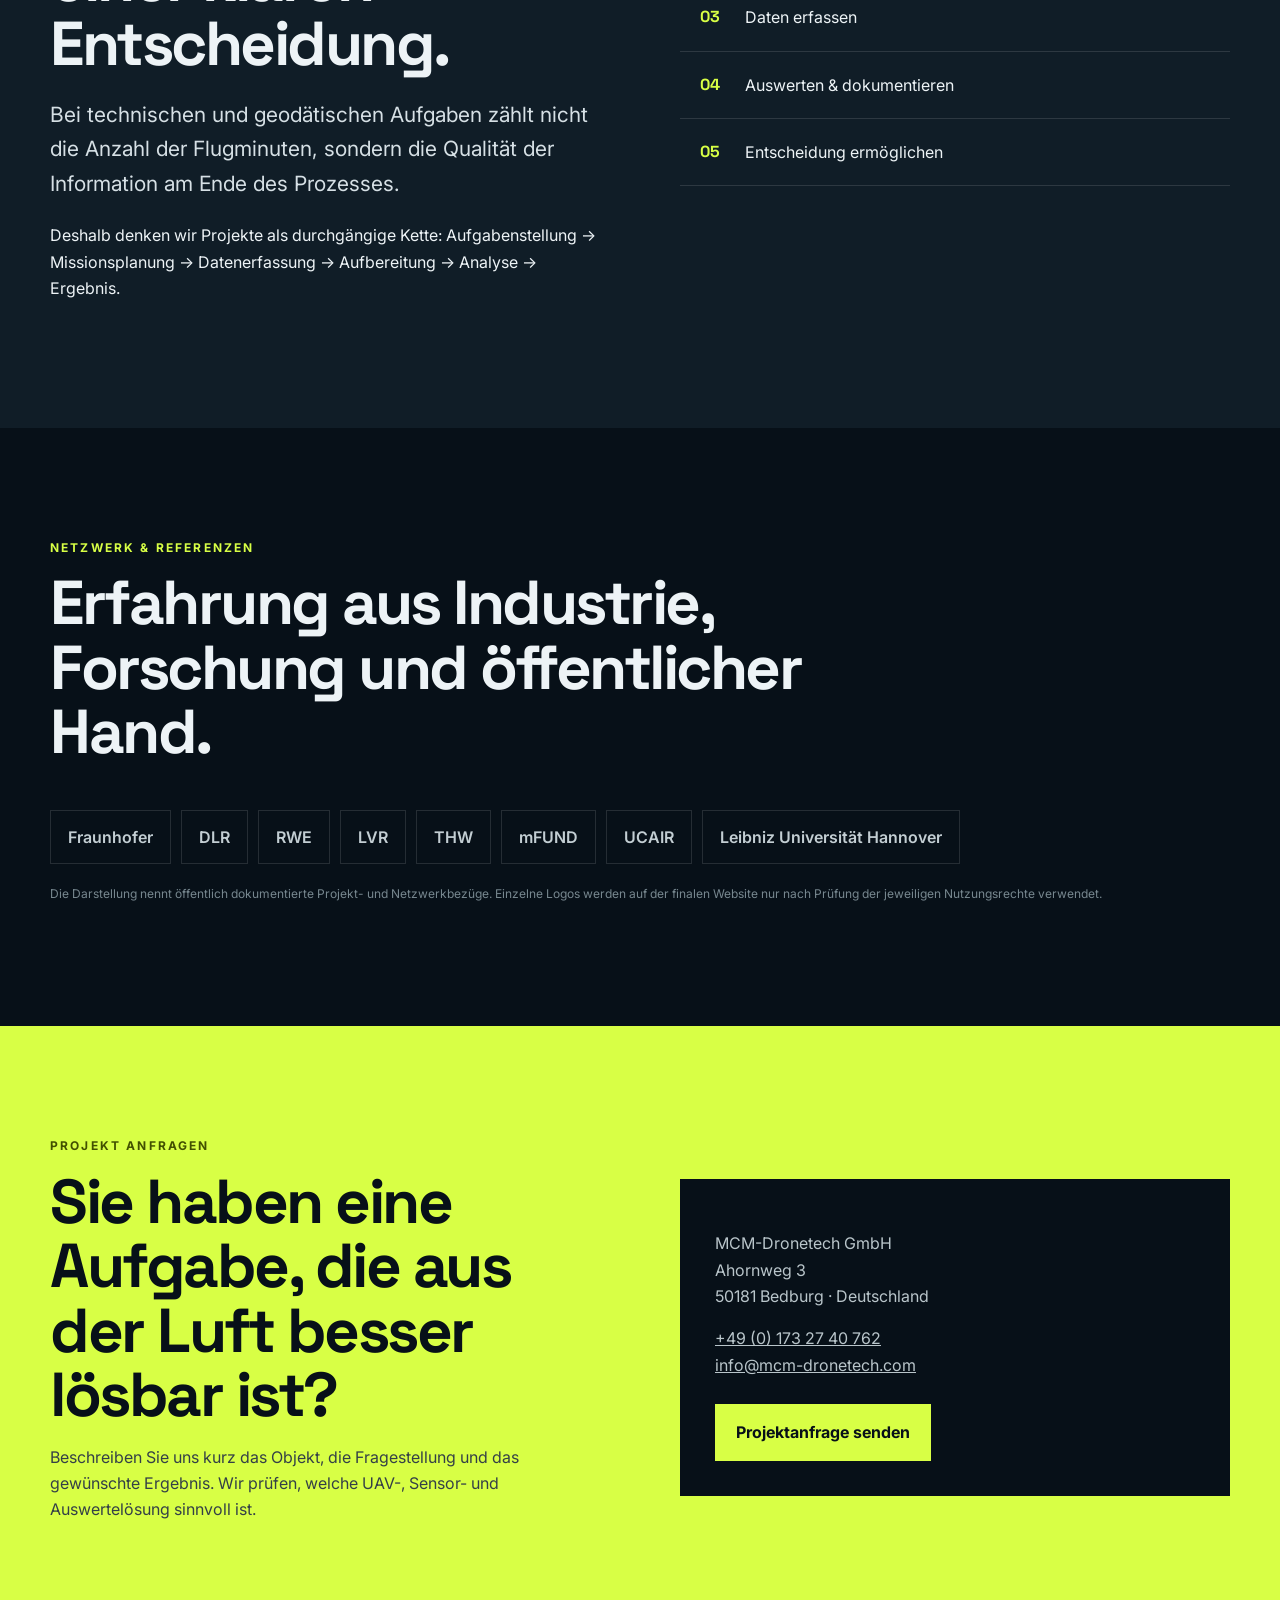
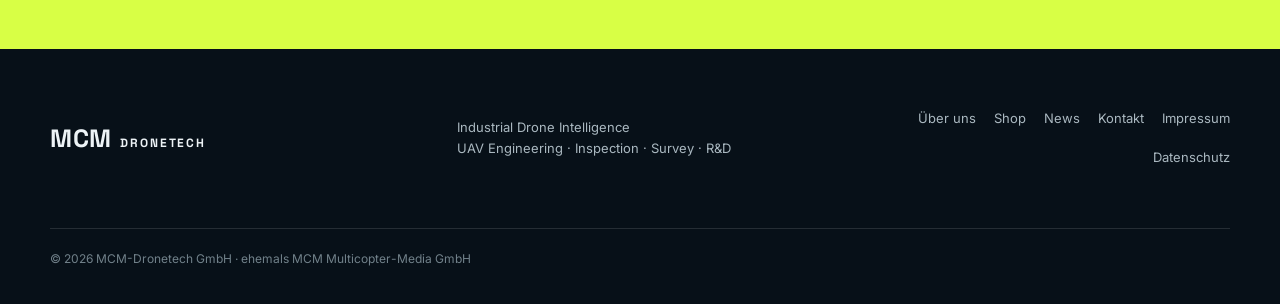
==== commit bccf26bc: "Sync homepage image assignments from current website ZIP" ====
--- a/index.html
+++ b/index.html
@@ -10,7 +10,7 @@
   <meta property="og:locale" content="de_DE">
   <meta property="og:title" content="MCM-Dronetech | Industrial Drone Intelligence">
   <meta property="og:description" content="UAV Engineering, Inspection, Survey und R&D für Industrie, Energie, Infrastruktur und Forschung.">
-  <meta property="og:image" content="assets/images/MCM-FHR1.webp">
+  <meta property="og:image" content="assets/images/MCM-FHR1.jpg">
   <link rel="preconnect" href="https://fonts.googleapis.com">
   <link rel="preconnect" href="https://fonts.gstatic.com" crossorigin>
   <link href="https://fonts.googleapis.com/css2?family=Inter:wght@400;500;600;700;800&family=Space+Grotesk:wght@500;600;700&display=swap" rel="stylesheet">
@@ -33,14 +33,14 @@
 </section>
 <section class="intro section container" id="unternehmen"><div class="section-kicker" data-i18n="intro.kicker">Engineering statt Drohnenflug</div><div class="intro-grid"><h2 data-i18n="intro.title">Wir lösen technische Aufgaben aus der Luft.</h2><div><p class="lead" data-i18n="intro.lead">Eine Drohne ist für uns kein Selbstzweck. Entscheidend ist, was aus den gewonnenen Daten entsteht: eine belastbare Inspektion, ein präzises 3D-Modell, eine Schadenserkennung oder eine individuell entwickelte UAV-Lösung.</p><p data-i18n="intro.text">Seit mehr als zehn Jahren entwickeln und betreiben wir unbemannte Luftfahrtsysteme für zivile Anwendungen und Forschungsprojekte. Dabei verbinden wir Flugpraxis mit Engineering, Sensorik und kundenspezifischer Systemintegration.</p></div></div></section>
 <section class="solutions section" id="leistungen"><div class="container"><div class="section-head"><div><div class="section-kicker" data-i18n="solutions.kicker">Unsere Lösungen</div><h2 data-i18n="solutions.title">Vom Flug zur verwertbaren Erkenntnis.</h2></div><p data-i18n="solutions.intro">Wir übernehmen nicht nur die Befliegung, sondern – je nach Projekt – auch Planung, Datenerfassung, Aufbereitung, Analyse und technische Dokumentation.</p></div><div class="cards">
-<article class="card"><img src="assets/images/inspection.webp" alt="UAV-Inspektion und technische Auswertung" loading="lazy"><div><span>01</span><h3 data-i18n="card.inspection.title">Industrial Inspection</h3><p data-i18n="card.inspection.text">Technische Inspektionen von Gebäuden, Anlagen, Dächern, Infrastruktur und schwer zugänglichen Bereichen – schnell, sicher und dokumentierbar.</p><a href="#kontakt" data-i18n="card.inspection.link">Inspektion anfragen →</a></div></article>
-<article class="card"><img src="assets/images/rtk.webp" alt="RTK-gestützte UAV-Vermessung" loading="lazy"><div><span>02</span><h3 data-i18n="card.survey.title">Survey & Digital Twin</h3><p data-i18n="card.survey.text">Photogrammetrie, RTK, Orthofotos, Punktwolken und 3D-Modelle für Vermessung, Bau, Dokumentation und digitale Bestandsmodelle.</p><a href="#kontakt" data-i18n="card.survey.link">Vermessung planen →</a></div></article>
-<article class="card"><img src="assets/images/solar-thermal.webp" alt="Thermische Untersuchung einer Solaranlage" loading="lazy"><div><span>03</span><h3 data-i18n="card.thermal.title">Thermal & AI Inspection</h3><p data-i18n="card.thermal.text">RGB- und Wärmebilddaten für PV- und Industrieanlagen. Ergänzend entwickeln wir Ansätze für automatisierte Auffälligkeits- und Schadenserkennung.</p><a href="#kontakt" data-i18n="card.thermal.link">Analyse anfragen →</a></div></article>
-<article class="card"><img src="assets/images/special-uav.webp" alt="MCM Spezial-UAV" loading="lazy"><div><span>04</span><h3 data-i18n="card.engineering.title">Special UAV Engineering</h3><p data-i18n="card.engineering.text">Individuelle UAVs, Sensorträger, Systemintegration, Optimierung und Prototypen für Aufgaben, die Standardlösungen nicht ausreichend abdecken.</p><a href="#kontakt" data-i18n="card.engineering.link">Lösung entwickeln →</a></div></article>
+<article class="card"><img src="assets/images/MCM-WP3.jpg" alt="UAV-Inspektion und technische Auswertung" loading="lazy"><div><span>01</span><h3 data-i18n="card.inspection.title">Industrial Inspection</h3><p data-i18n="card.inspection.text">Technische Inspektionen von Gebäuden, Anlagen, Dächern, Infrastruktur und schwer zugänglichen Bereichen – schnell, sicher und dokumentierbar.</p><a href="#kontakt" data-i18n="card.inspection.link">Inspektion anfragen →</a></div></article>
+<article class="card"><img src="assets/images/MCM-verm1.jpg" alt="RTK-gestützte UAV-Vermessung" loading="lazy"><div><span>02</span><h3 data-i18n="card.survey.title">Survey & Digital Twin</h3><p data-i18n="card.survey.text">Photogrammetrie, RTK, Orthofotos, Punktwolken und 3D-Modelle für Vermessung, Bau, Dokumentation und digitale Bestandsmodelle.</p><a href="#kontakt" data-i18n="card.survey.link">Vermessung planen →</a></div></article>
+<article class="card"><img src="assets/images/defekte-solarzelle.jpeg" alt="Thermische Untersuchung einer Solaranlage" loading="lazy"><div><span>03</span><h3 data-i18n="card.thermal.title">Thermal & AI Inspection</h3><p data-i18n="card.thermal.text">RGB- und Wärmebilddaten für PV- und Industrieanlagen. Ergänzend entwickeln wir Ansätze für automatisierte Auffälligkeits- und Schadenserkennung.</p><a href="#kontakt" data-i18n="card.thermal.link">Analyse anfragen →</a></div></article>
+<article class="card"><img src="assets/images/1714814017780.jpeg" alt="MCM Spezial-UAV" loading="lazy"><div><span>04</span><h3 data-i18n="card.engineering.title">Special UAV Engineering</h3><p data-i18n="card.engineering.text">Individuelle UAVs, Sensorträger, Systemintegration, Optimierung und Prototypen für Aufgaben, die Standardlösungen nicht ausreichend abdecken.</p><a href="#kontakt" data-i18n="card.engineering.link">Lösung entwickeln →</a></div></article>
 </div></div></section>
-<section class="feature section container" id="technologie"><div class="feature-image"><img src="assets/images/MCM-FHR1.webp" alt="MCM UAV-Technologie" loading="lazy"></div><div class="feature-copy"><div class="section-kicker" data-i18n="tech.kicker">Technologie</div><h2 data-i18n="tech.title">Die Drohne ist nur der Anfang.</h2><p class="lead" data-i18n="tech.lead">Der Wettbewerbsvorteil entsteht durch die Kombination aus Plattform, Sensorik, Flugverfahren, Daten und Engineering.</p><ul class="tech-list"><li><b data-i18n="tech.uav.label">UAV-Systeme</b><span data-i18n="tech.uav.text">Multicopter, Starrflügler und VTOL-Systeme</span></li><li><b data-i18n="tech.sensor.label">Sensorik</b><span data-i18n="tech.sensor.text">RGB, Thermografie, RTK/GNSS und kundenspezifische Nutzlasten</span></li><li><b data-i18n="tech.geo.label">Geodaten</b><span data-i18n="tech.geo.text">Photogrammetrie, Orthofotos, 3D und georeferenzierte Daten</span></li><li><b data-i18n="tech.ai.label">Automation & AI</b><span data-i18n="tech.ai.text">Datenanalyse, Veränderungserkennung und autonome Missionen als Entwicklungsfeld</span></li></ul></div></section>
+<section class="feature section container" id="technologie"><div class="feature-image"><img src="assets/images/1744217943735.jpeg" alt="MCM UAV-Technologie" loading="lazy"></div><div class="feature-copy"><div class="section-kicker" data-i18n="tech.kicker">Technologie</div><h2 data-i18n="tech.title">Die Drohne ist nur der Anfang.</h2><p class="lead" data-i18n="tech.lead">Der Wettbewerbsvorteil entsteht durch die Kombination aus Plattform, Sensorik, Flugverfahren, Daten und Engineering.</p><ul class="tech-list"><li><b data-i18n="tech.uav.label">UAV-Systeme</b><span data-i18n="tech.uav.text">Multicopter, Starrflügler und VTOL-Systeme</span></li><li><b data-i18n="tech.sensor.label">Sensorik</b><span data-i18n="tech.sensor.text">RGB, Thermografie, RTK/GNSS und kundenspezifische Nutzlasten</span></li><li><b data-i18n="tech.geo.label">Geodaten</b><span data-i18n="tech.geo.text">Photogrammetrie, Orthofotos, 3D und georeferenzierte Daten</span></li><li><b data-i18n="tech.ai.label">Automation & AI</b><span data-i18n="tech.ai.text">Datenanalyse, Veränderungserkennung und autonome Missionen als Entwicklungsfeld</span></li></ul></div></section>
 <section class="industries section" id="branchen"><div class="container"><div class="section-kicker" data-i18n="industries.kicker">Branchen</div><h2 data-i18n="industries.title">Technologie für reale Entscheidungen.</h2><div class="industry-grid"><div><b data-i18n="industry.energy">Energie</b><span>PV · Wind · Netze · technische Anlagen</span></div><div><b data-i18n="industry.industry">Industrie</b><span>Inspektion · Dokumentation · Engineering</span></div><div><b data-i18n="industry.infrastructure">Infrastruktur</b><span>Bauwerke · Gelände · Monitoring</span></div><div><b data-i18n="industry.construction">Bau & Planung</b><span>Bestand · Fortschritt · 3D · Vermessung</span></div><div><b data-i18n="industry.agriculture">Landwirtschaft</b><span>Orthofotos · Analysen · Schadenerfassung</span></div><div><b data-i18n="industry.research">Forschung</b><span>FuE · Prototypen · Sensorik · UAV-Systeme</span></div></div></div></section>
-<section class="project section container" id="projekte"><div class="project-media"><img src="assets/images/construction.webp" alt="UAV-Dokumentation einer Baustelle" loading="lazy"></div><div class="project-copy"><div class="section-kicker" data-i18n="projects.kicker">Forschung & Entwicklung</div><h2 data-i18n="projects.title">Wenn Standard nicht reicht, entwickeln wir weiter.</h2><p data-i18n="projects.text1">MCM-Dronetech bringt Erfahrung aus Forschungs- und Entwicklungsprojekten in die Praxis. Dazu gehören unter anderem Arbeiten im Umfeld von UAV-Rescue, ORAS, AMBOS, ADIS, AVIK und Phytoprotect sowie eigene Entwicklungen und kundenspezifische UAV-Systeme.</p><p data-i18n="projects.text2">Unser Anspruch: Technologie nicht nur einsetzen, sondern an die konkrete Aufgabe anpassen und weiterentwickeln.</p><a class="text-link" href="#kontakt" data-i18n="projects.link">Forschungsprojekt besprechen →</a></div></section>
+<section class="project section container" id="projekte"><div class="project-media"><img src="assets/images/uav1.jpeg" alt="UAV-Dokumentation einer Baustelle" loading="lazy"></div><div class="project-copy"><div class="section-kicker" data-i18n="projects.kicker">Forschung & Entwicklung</div><h2 data-i18n="projects.title">Wenn Standard nicht reicht, entwickeln wir weiter.</h2><p data-i18n="projects.text1">MCM-Dronetech bringt Erfahrung aus Forschungs- und Entwicklungsprojekten in die Praxis. Dazu gehören unter anderem Arbeiten im Umfeld von UAV-Rescue, ORAS, AMBOS, ADIS, AVIK und Phytoprotect sowie eigene Entwicklungen und kundenspezifische UAV-Systeme.</p><p data-i18n="projects.text2">Unser Anspruch: Technologie nicht nur einsetzen, sondern an die konkrete Aufgabe anpassen und weiterentwickeln.</p><a class="text-link" href="#kontakt" data-i18n="projects.link">Forschungsprojekt besprechen →</a></div></section>
 <section class="case-study section"><div class="container case-grid"><div><div class="section-kicker" data-i18n="case.kicker">Praxisbeispiel</div><h2 data-i18n="case.title">Von Rohdaten zu einer klaren Entscheidung.</h2><p class="lead" data-i18n="case.lead">Bei technischen und geodätischen Aufgaben zählt nicht die Anzahl der Flugminuten, sondern die Qualität der Information am Ende des Prozesses.</p><p data-i18n="case.text">Deshalb denken wir Projekte als durchgängige Kette: Aufgabenstellung → Missionsplanung → Datenerfassung → Aufbereitung → Analyse → Ergebnis.</p></div><div class="process"><div><strong>01</strong><span data-i18n="process.1">Problem verstehen</span></div><div><strong>02</strong><span data-i18n="process.2">Mission & Sensorik planen</span></div><div><strong>03</strong><span data-i18n="process.3">Daten erfassen</span></div><div><strong>04</strong><span data-i18n="process.4">Auswerten & dokumentieren</span></div><div><strong>05</strong><span data-i18n="process.5">Entscheidung ermöglichen</span></div></div></div></section>
 <section class="references section container"><div class="section-kicker" data-i18n="refs.kicker">Netzwerk & Referenzen</div><h2 data-i18n="refs.title">Erfahrung aus Industrie, Forschung und öffentlicher Hand.</h2><div class="logos"><span>Fraunhofer</span><span>DLR</span><span>RWE</span><span>LVR</span><span>THW</span><span>mFUND</span><span>UCAIR</span><span>Leibniz Universität Hannover</span></div><p class="small-note" data-i18n="refs.note">Die Darstellung nennt öffentlich dokumentierte Projekt- und Netzwerkbezüge. Einzelne Logos werden auf der finalen Website nur nach Prüfung der jeweiligen Nutzungsrechte verwendet.</p></section>
 <section class="contact section" id="kontakt"><div class="container contact-grid"><div><div class="section-kicker" data-i18n="contact.kicker">Projekt anfragen</div><h2 data-i18n="contact.title">Sie haben eine Aufgabe, die aus der Luft besser lösbar ist?</h2><p data-i18n="contact.text">Beschreiben Sie uns kurz das Objekt, die Fragestellung und das gewünschte Ergebnis. Wir prüfen, welche UAV-, Sensor- und Auswertelösung sinnvoll ist.</p></div><div class="contact-card"><p>MCM-Dronetech GmbH<br>Ahornweg 3<br>50181 Bedburg · Deutschland</p><p><a href="tel:+491732740762">+49 (0) 173 27 40 762</a><br><a href="mailto:info@mcm-dronetech.com">info@mcm-dronetech.com</a></p><a class="button button-primary" href="mailto:info@mcm-dronetech.com?subject=Projektanfrage%20MCM-Dronetech" data-i18n="contact.button">Projektanfrage senden</a></div></div></section>
--- a/styles.css
+++ b/styles.css
@@ -1 +1,5 @@
 :root{--bg:#071018;--panel:#0d1821;--text:#edf3f6;--muted:#aab8c0;--line:rgba(255,255,255,.12);--accent:#d8ff45;--max:1180px}*{box-sizing:border-box}html{scroll-behavior:smooth;scroll-padding-top:88px}body{margin:0;background:var(--bg);color:var(--text);font-family:Inter,system-ui,sans-serif;line-height:1.65}a{color:inherit;text-decoration:none}a:focus-visible,button:focus-visible{outline:2px solid var(--accent);outline-offset:4px}.container{width:min(var(--max),calc(100% - 48px));margin:auto}.site-header{position:fixed;z-index:20;top:0;left:0;right:0;display:flex;align-items:center;justify-content:space-between;padding:18px 36px;background:rgba(7,16,24,.78);backdrop-filter:blur(18px);border-bottom:1px solid var(--line)}.brand{display:flex;align-items:baseline;gap:8px;font-family:"Space Grotesk",sans-serif;letter-spacing:.04em}.brand span{font-size:25px;font-weight:700}.brand b{font-size:12px;letter-spacing:.16em}.nav{display:flex;gap:26px;align-items:center;font-size:14px;font-weight:600}.nav a{opacity:.8;transition:opacity .2s ease}.nav a:hover{opacity:1}.nav-cta{padding:10px 16px;border:1px solid var(--accent);color:var(--accent);opacity:1!important}.language-switch{display:flex;align-items:center;gap:7px;margin-left:2px;padding-left:4px;border-left:1px solid var(--line);font-size:12px;letter-spacing:.08em}.lang{padding:5px 2px;border:0;background:transparent;color:var(--muted);font:inherit;font-weight:700;cursor:pointer}.lang.active{color:var(--accent)}.menu-toggle{display:none;background:none;color:white;border:0;font-size:24px;cursor:pointer}.hero{min-height:92vh;position:relative;display:flex;align-items:center;overflow:hidden}.hero-media{position:absolute;inset:0;background-image:url('assets/images/MCM-FHR1.webp');background-size:cover;background-position:center}.hero-overlay{position:absolute;inset:0;background:linear-gradient(90deg,rgba(4,10,15,.92),rgba(4,10,15,.58) 55%,rgba(4,10,15,.18)),linear-gradient(0deg,var(--bg),transparent 40%)}.hero-content{position:relative;padding-top:100px}.eyebrow,.section-kicker{color:var(--accent);font-size:12px;text-transform:uppercase;letter-spacing:.18em;font-weight:700}.hero h1{font-family:"Space Grotesk",sans-serif;font-size:clamp(54px,8vw,104px);line-height:.94;letter-spacing:-.055em;max-width:900px;margin:22px 0}.hero h1 em{font-style:normal;color:var(--accent)}.hero-copy{font-size:clamp(18px,2vw,23px);max-width:680px;color:#d2dde2}.hero-actions{display:flex;gap:12px;margin-top:34px}.button{display:inline-block;padding:14px 20px;font-weight:700;border:1px solid var(--line);transition:transform .2s ease,background .2s ease}.button:hover{transform:translateY(-2px)}.button-primary{background:var(--accent);color:#071018;border-color:var(--accent)}.button-ghost{background:rgba(255,255,255,.04)}.hero-stat{position:absolute;right:5%;bottom:42px;display:flex;gap:12px;align-items:center;color:var(--muted);font-size:12px}.hero-stat strong{font-family:"Space Grotesk";font-size:36px;color:white}.section{padding:110px 0}.intro-grid,.feature,.project,.contact-grid,.case-grid{display:grid;grid-template-columns:1fr 1fr;gap:80px}.intro h2,.section-head h2,.feature h2,.project h2,.industries h2,.references h2,.contact h2,.case-study h2{font-family:"Space Grotesk";font-size:clamp(36px,5vw,62px);line-height:1.04;letter-spacing:-.04em;margin:14px 0 0}.lead{font-size:21px;color:#d6e0e5}.solutions{background:#0a141d}.section-head{display:flex;justify-content:space-between;gap:50px;align-items:end;margin-bottom:45px}.section-head>p{max-width:460px;color:var(--muted)}.cards{display:grid;grid-template-columns:repeat(2,1fr);gap:18px}.card{background:var(--panel);border:1px solid var(--line);overflow:hidden;transition:transform .25s ease,border-color .25s ease}.card:hover{transform:translateY(-4px);border-color:rgba(216,255,69,.35)}.card img{display:block;width:100%;height:260px;object-fit:cover;background:#111d26}.card>div{padding:27px}.card span{color:var(--accent);font-size:12px;font-weight:700}.card h3{font-family:"Space Grotesk";font-size:30px;margin:8px 0}.card p{color:var(--muted);min-height:80px}.card a,.text-link{color:var(--accent);font-weight:700}.feature{align-items:center}.feature-image{min-height:420px;background:#0d1821;overflow:hidden}.feature-image img,.project-media img{width:100%;height:100%;max-height:620px;object-fit:cover}.tech-list{list-style:none;padding:0;margin-top:30px}.tech-list li{display:grid;grid-template-columns:160px 1fr;padding:15px 0;border-top:1px solid var(--line);gap:15px}.tech-list span{color:var(--muted)}.industries{background:#eaf1f3;color:#071018}.industries .section-kicker{color:#445400}.industry-grid{display:grid;grid-template-columns:repeat(3,1fr);margin-top:45px}.industry-grid div{padding:27px 18px;border-top:1px solid rgba(7,16,24,.18)}.industry-grid b,.industry-grid span{display:block}.industry-grid b{font-family:"Space Grotesk";font-size:25px}.industry-grid span{color:#52616a;font-size:14px;margin-top:7px}.project{align-items:center}.project-media{min-height:420px;background:#0d1821;overflow:hidden}.project-copy p{color:var(--muted)}.project-references{display:grid;grid-template-columns:repeat(2,minmax(0,1fr));gap:12px;margin-top:28px}.project-ref{padding:18px;background:var(--panel);border:1px solid var(--line);transition:transform .2s ease,border-color .2s ease}.project-ref:hover{transform:translateY(-2px);border-color:rgba(216,255,69,.35)}.project-ref-top{display:flex;justify-content:space-between;gap:12px;align-items:center}.project-ref-top span{color:var(--accent);font-size:10px;text-transform:uppercase;letter-spacing:.12em;font-weight:700}.project-ref-top b{font-family:"Space Grotesk";font-size:22px}.project-ref h3{font-size:15px;line-height:1.3;margin:12px 0 8px}.project-ref p{font-size:13px;line-height:1.5;margin:0 0 13px;color:var(--muted)}.project-ref a{font-size:12px;color:var(--accent);font-weight:700}.case-study{background:#101d27}.process{display:flex;flex-direction:column}.process div{display:flex;gap:25px;align-items:center;padding:20px;border-bottom:1px solid var(--line)}.process strong{color:var(--accent);font-family:"Space Grotesk"}.references h2{max-width:850px}.logos{display:flex;flex-wrap:wrap;gap:10px;margin-top:45px}.logos span{padding:13px 17px;border:1px solid var(--line);color:#c3ced3;font-weight:600}.small-note{font-size:12px;color:#77878f;margin-top:20px}.contact{background:var(--accent);color:#071018}.contact .section-kicker{color:#425000}.contact-grid{align-items:center}.contact p{color:#344047}.contact-card{background:#071018;color:white;padding:35px}.contact-card p{color:#b9c5ca}.contact-card a:not(.button){text-decoration:underline}.contact-card .button{margin-top:10px}.contact-card .button-primary{color:#071018}.footer-grid{display:grid;grid-template-columns:1fr 1fr 1fr;gap:40px;align-items:center;padding:55px 0}.footer-grid p{color:var(--muted);font-size:13px}.footer-grid>div:last-child{display:flex;justify-content:flex-end;gap:18px;flex-wrap:wrap;font-size:13px;color:var(--muted)}.copyright{padding:20px 0 35px;border-top:1px solid var(--line);font-size:12px;color:#71818a}.reveal{opacity:0;transform:translateY(18px);transition:opacity .7s ease,transform .7s ease}.reveal.is-visible{opacity:1;transform:none}@media(prefers-reduced-motion:reduce){html{scroll-behavior:auto}.reveal{opacity:1;transform:none;transition:none}.button,.card,.project-ref{transition:none}}@media(max-width:850px){.site-header{padding:16px 22px}.menu-toggle{display:block}.nav{display:none;position:absolute;top:70px;left:0;right:0;background:#071018;padding:20px 22px;flex-direction:column;align-items:stretch;box-shadow:0 18px 30px rgba(0,0,0,.2)}.nav.open{display:flex}.nav-cta{text-align:center}.language-switch{justify-content:center;margin:4px 0 0;padding:10px 0 0;border-left:0;border-top:1px solid var(--line)}.container{width:min(var(--max),calc(100% - 34px))}.hero{min-height:800px}.hero-stat{display:none}.intro-grid,.feature,.project,.contact-grid,.case-grid{grid-template-columns:1fr;gap:35px}.cards{grid-template-columns:1fr}.section-head{display:block}.section-head>p{margin-top:22px}.industry-grid{grid-template-columns:1fr 1fr}.footer-grid{grid-template-columns:1fr}.footer-grid>div:last-child{justify-content:flex-start}.section{padding:80px 0}.card img{height:220px}.feature-image,.project-media{min-height:300px}.project-references{grid-template-columns:1fr}}@media(max-width:520px){.industry-grid{grid-template-columns:1fr}.hero h1{font-size:54px}.hero-copy{font-size:17px}.hero-actions{flex-direction:column;align-items:flex-start}.tech-list li{grid-template-columns:1fr}.site-header .brand b{display:none}.site-header{padding-left:18px;padding-right:18px}.project-ref-top{align-items:flex-start;flex-direction:column;gap:4px}}
+
+/* Shop & News */
+.subpage-main{padding-top:73px}.subpage-hero{padding:100px 0 80px;background:linear-gradient(135deg,#0a141d,#101d27);border-bottom:1px solid var(--line)}.subpage-hero h1{font-family:"Space Grotesk";font-size:clamp(48px,7vw,84px);line-height:.98;letter-spacing:-.05em;margin:16px 0 24px}.subpage-hero h1 em{font-style:normal;color:var(--accent)}.subpage-hero p:last-child{max-width:760px;font-size:19px;color:#c4d0d6}.shop-section{background:#0a141d}.shop-grid{display:grid;grid-template-columns:repeat(3,1fr);gap:18px}.shop-card{display:flex;flex-direction:column;background:var(--panel);border:1px solid var(--line);overflow:hidden}.product-placeholder,.news-placeholder{min-height:220px;display:flex;flex-direction:column;justify-content:center;align-items:center;text-align:center;padding:24px;background:linear-gradient(135deg,#142531,#09131b);border-bottom:1px solid var(--line)}.product-placeholder span,.news-placeholder span{color:var(--accent);font-size:10px;letter-spacing:.18em;font-weight:800}.product-placeholder b{font-family:"Space Grotesk";font-size:24px;margin-top:8px}.shop-card-body{display:flex;flex:1;flex-direction:column;padding:24px}.product-type{color:var(--accent);font-size:11px;text-transform:uppercase;letter-spacing:.12em;font-weight:700}.shop-card h3{font-family:"Space Grotesk";font-size:27px;margin:8px 0}.shop-card p{color:var(--muted)}.price-note{margin-top:auto;font-size:13px}.shop-card .button{width:100%;margin-top:8px;cursor:pointer}.shop-card .button.selected{background:transparent;color:var(--accent)}.inquiry-section{background:#101d27}.inquiry-grid{display:grid;grid-template-columns:.9fr 1.1fr;gap:70px}.inquiry-grid h2{font-family:"Space Grotesk";font-size:clamp(38px,5vw,60px);line-height:1.05;margin:14px 0}.cart-items{margin-top:28px;border-top:1px solid var(--line)}.cart-line{display:flex;justify-content:space-between;align-items:center;padding:13px 0;border-bottom:1px solid var(--line)}.cart-line button{border:0;background:transparent;color:var(--accent);font-size:25px;cursor:pointer}.empty-cart{color:var(--muted)}.inquiry-form{padding:30px;background:var(--panel);border:1px solid var(--line)}.inquiry-form h3{font-family:"Space Grotesk";font-size:28px;margin-top:0}.inquiry-form label{display:block;margin:14px 0;font-size:13px;font-weight:700}.inquiry-form input,.inquiry-form textarea{display:block;width:100%;margin-top:6px;padding:12px;border:1px solid var(--line);background:#071018;color:var(--text);font:inherit}.form-row{display:grid;grid-template-columns:1fr 1fr;gap:14px}.consent{display:flex!important;align-items:flex-start;gap:9px;font-weight:400!important;color:var(--muted)}.consent input{width:auto;margin:4px 0 0}.consent a{text-decoration:underline}.form-note{font-size:12px;color:var(--muted)}.news-list{display:grid;gap:28px}.news-card{display:grid;grid-template-columns:minmax(280px,.8fr) 1.2fr;border:1px solid var(--line);background:var(--panel);overflow:hidden}.news-placeholder{height:100%;min-height:360px;border-bottom:0;border-right:1px solid var(--line)}.news-content{padding:38px}.news-meta{display:flex;gap:14px;color:var(--accent);font-size:11px;text-transform:uppercase;letter-spacing:.1em;font-weight:700}.news-content h2{font-family:"Space Grotesk";font-size:clamp(30px,4vw,46px);line-height:1.05;margin:14px 0}.news-content p:not(.lead){color:var(--muted)}.nav [aria-current="page"]{color:var(--accent);opacity:1}
+@media(max-width:950px){.shop-grid{grid-template-columns:repeat(2,1fr)}.inquiry-grid{grid-template-columns:1fr}.news-card{grid-template-columns:1fr}.news-placeholder{min-height:260px;border-right:0;border-bottom:1px solid var(--line)}}@media(max-width:600px){.shop-grid{grid-template-columns:1fr}.form-row{grid-template-columns:1fr}.subpage-hero{padding:70px 0 55px}.news-content{padding:24px}}
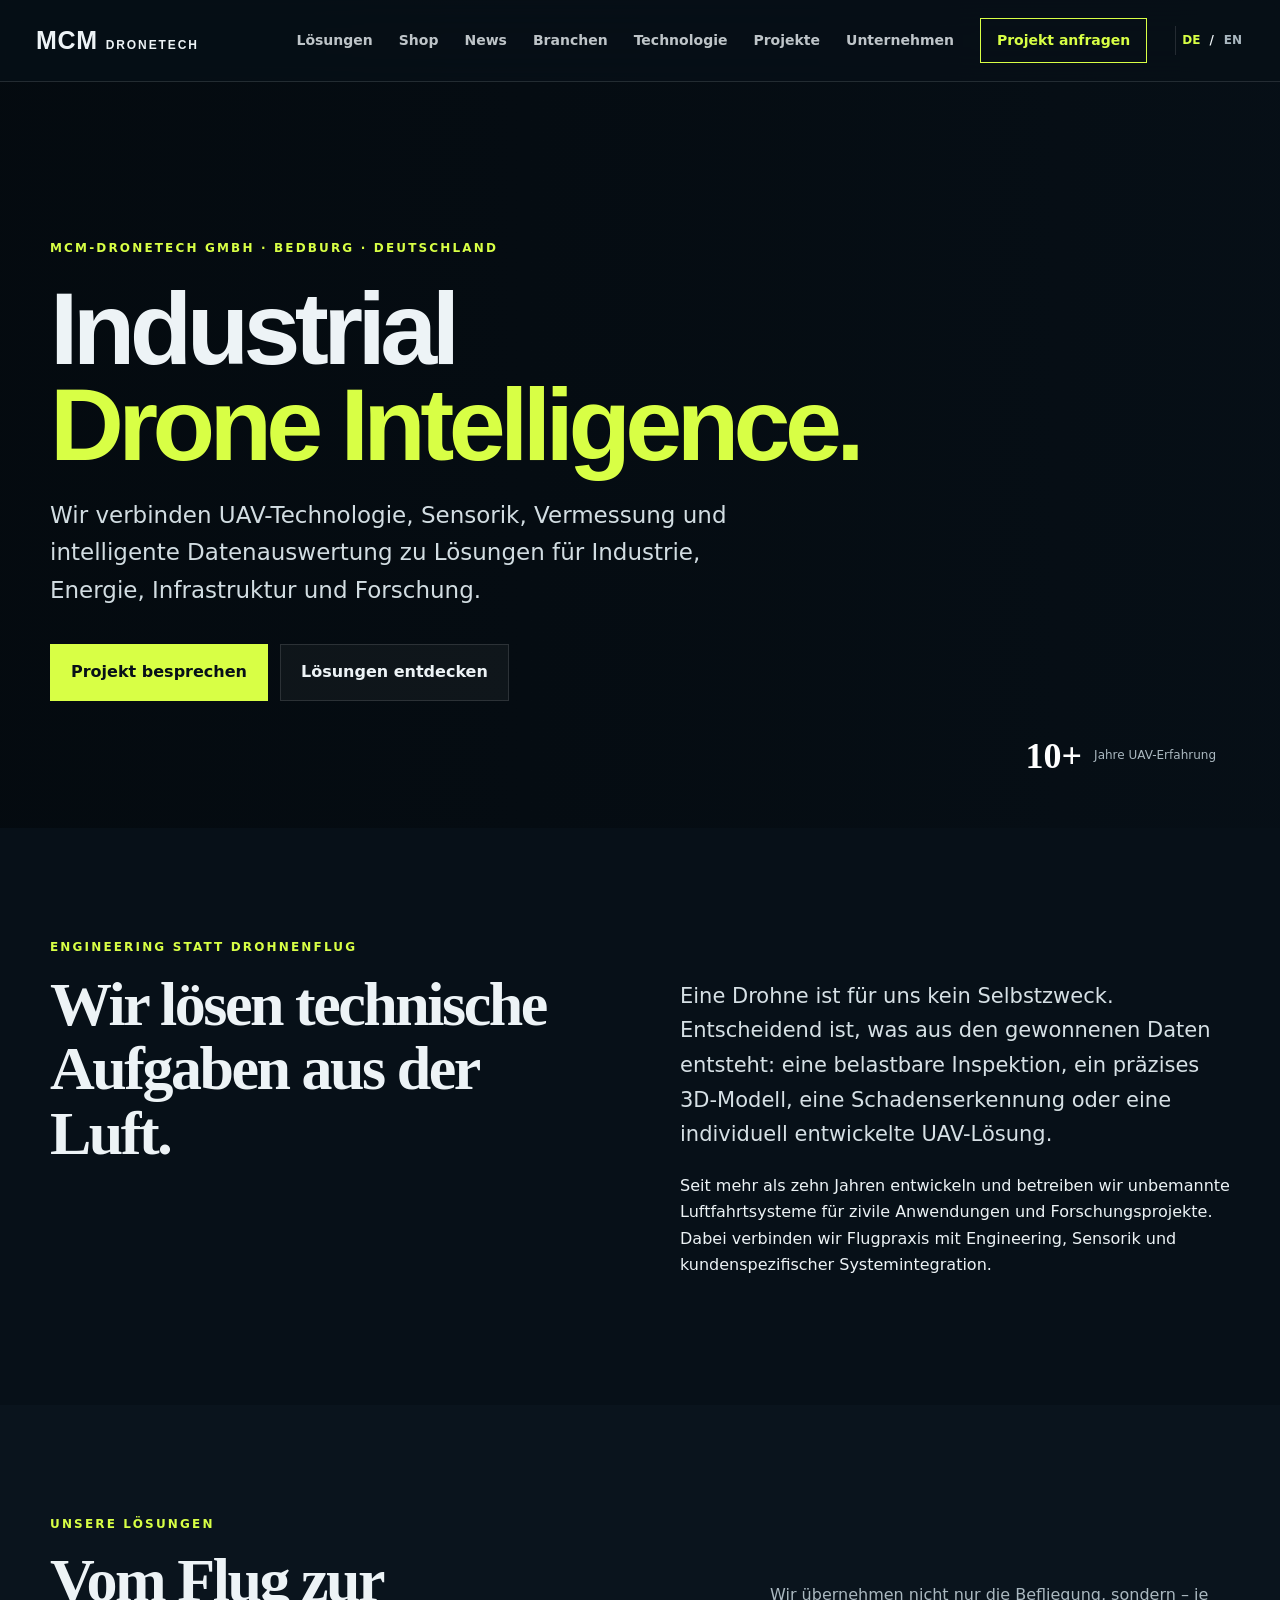
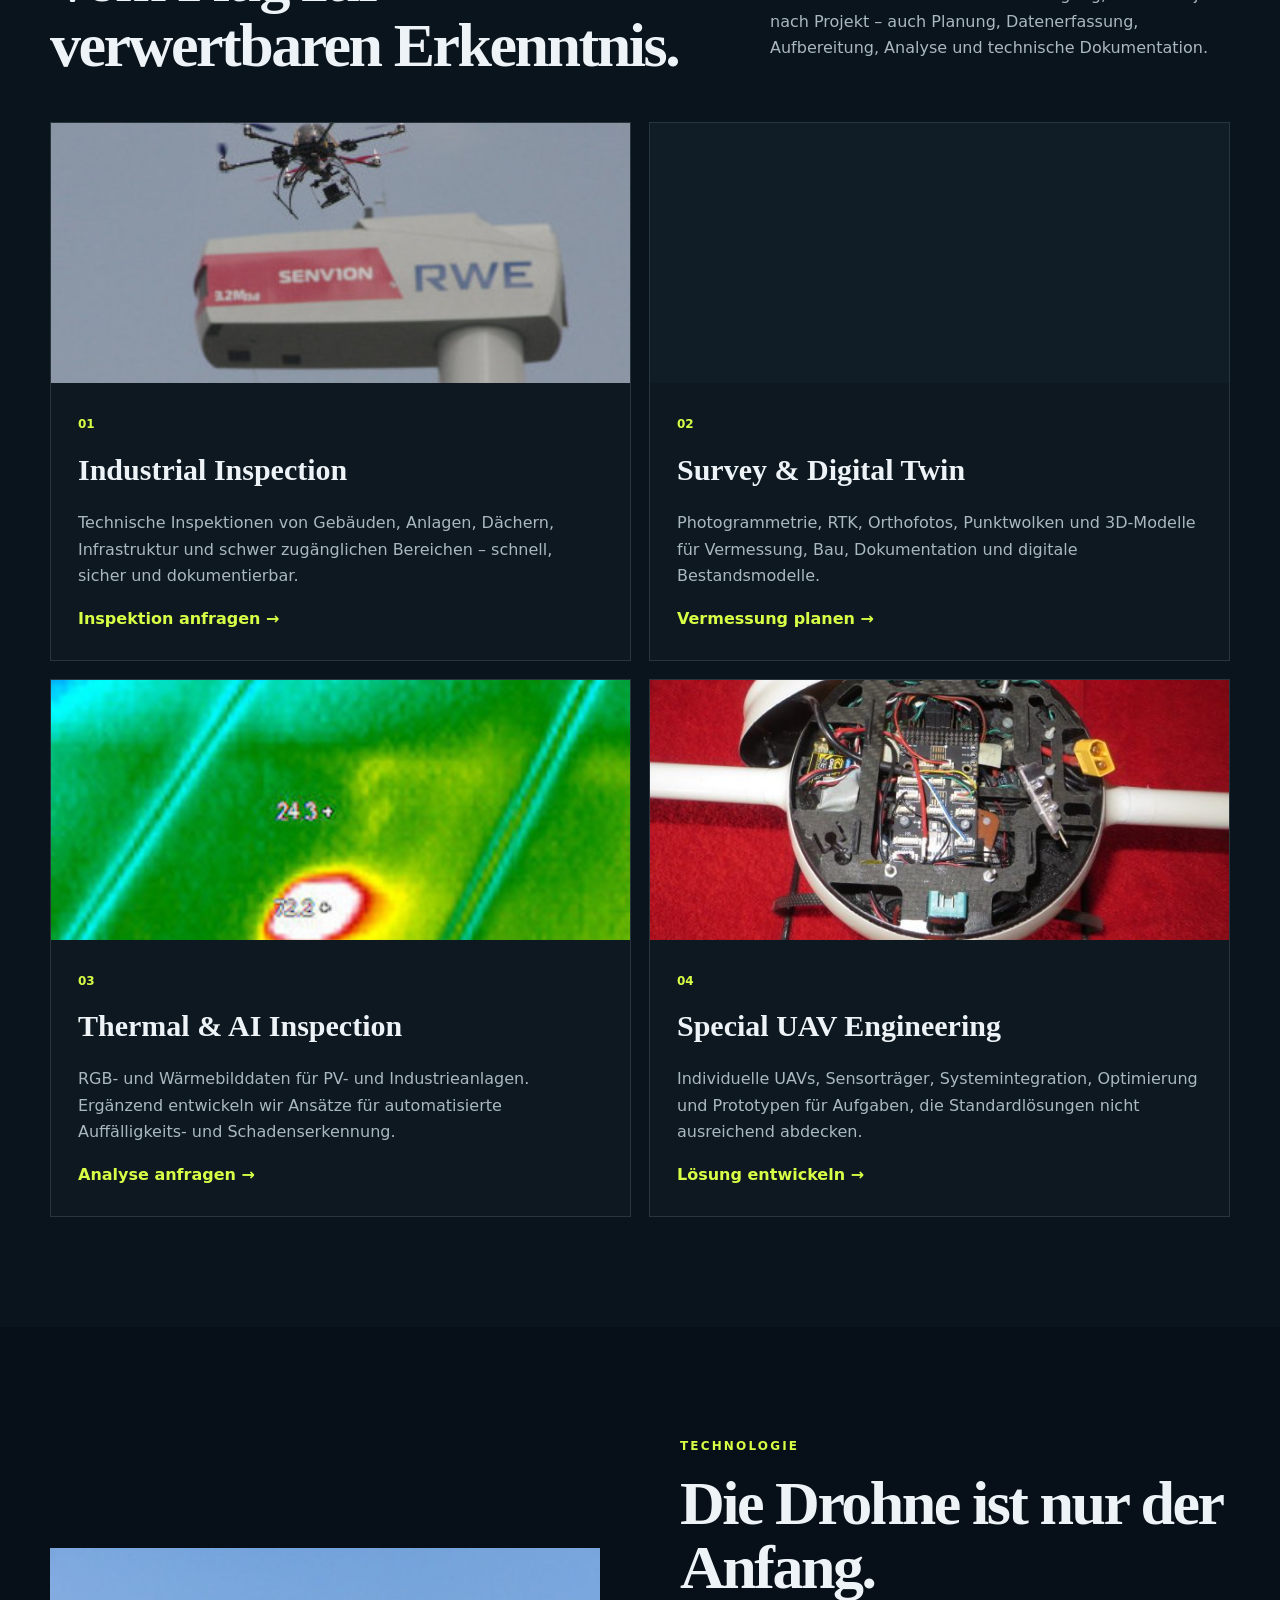
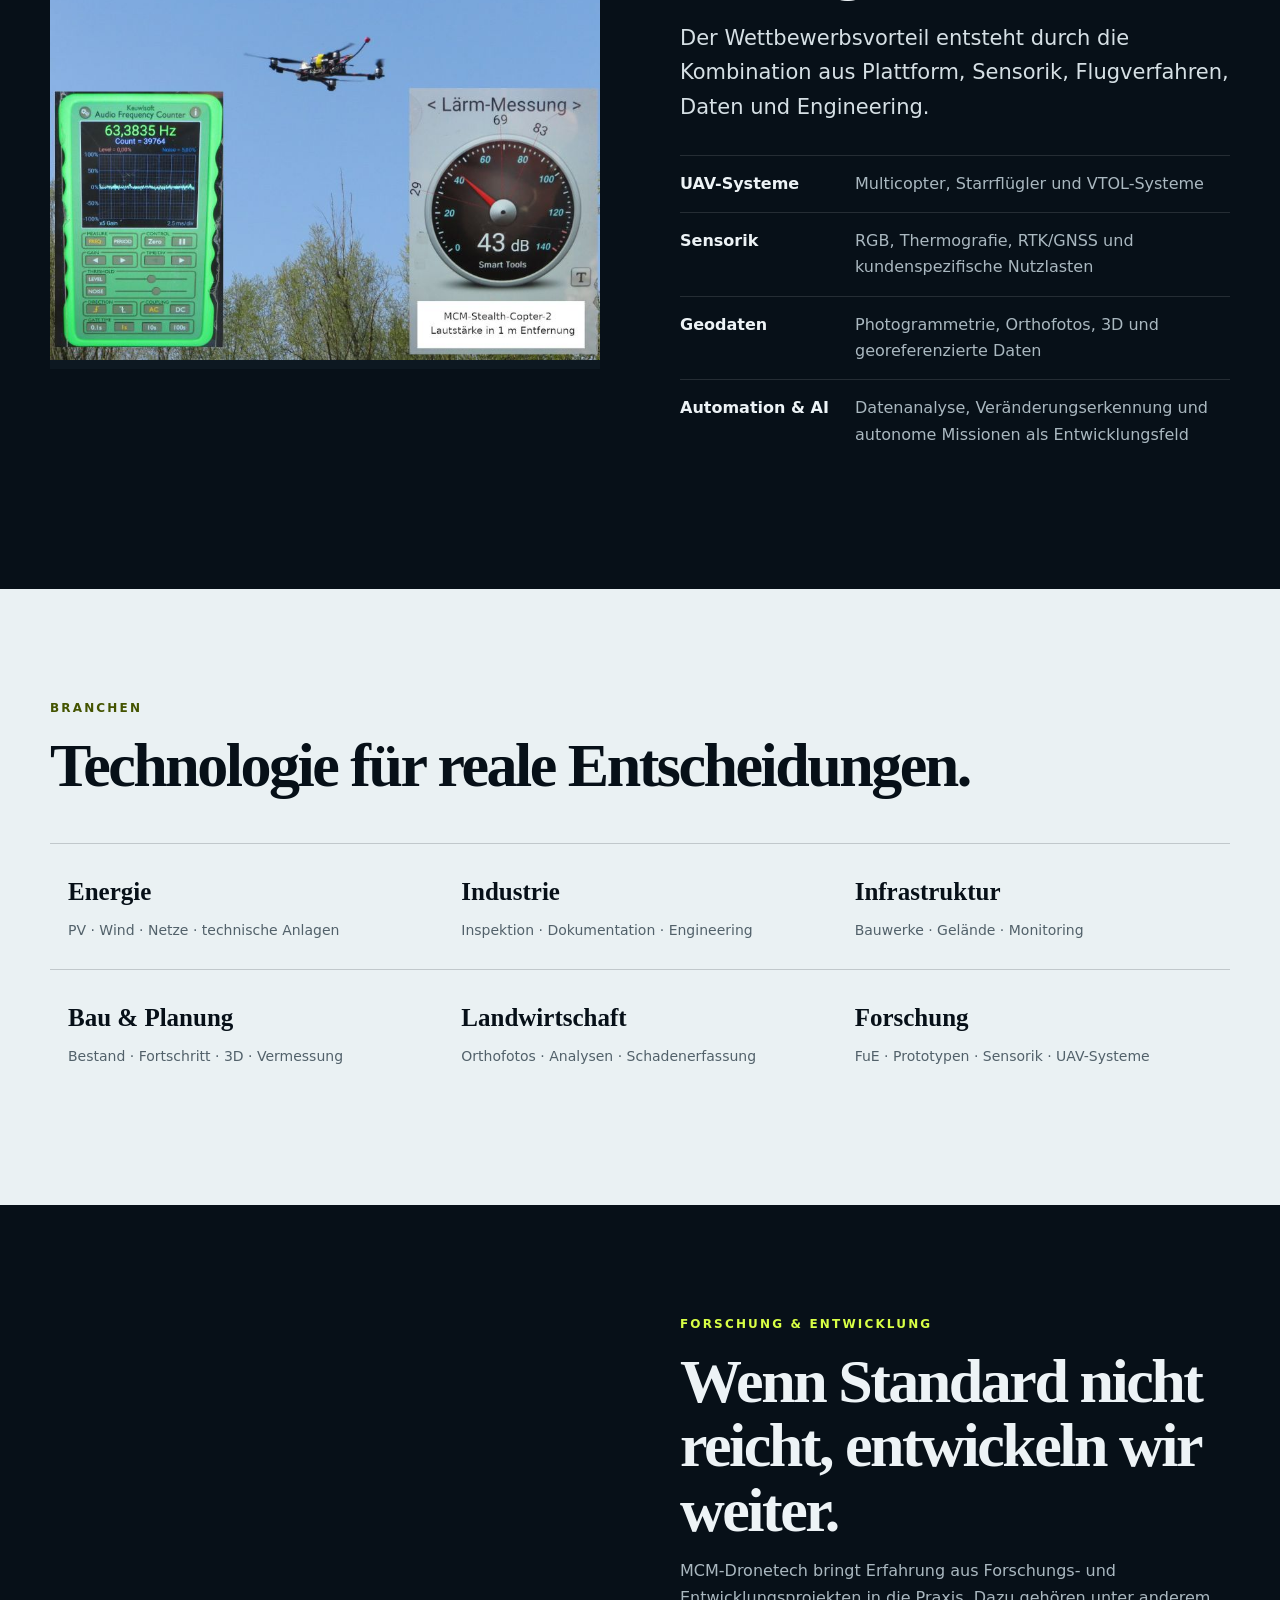
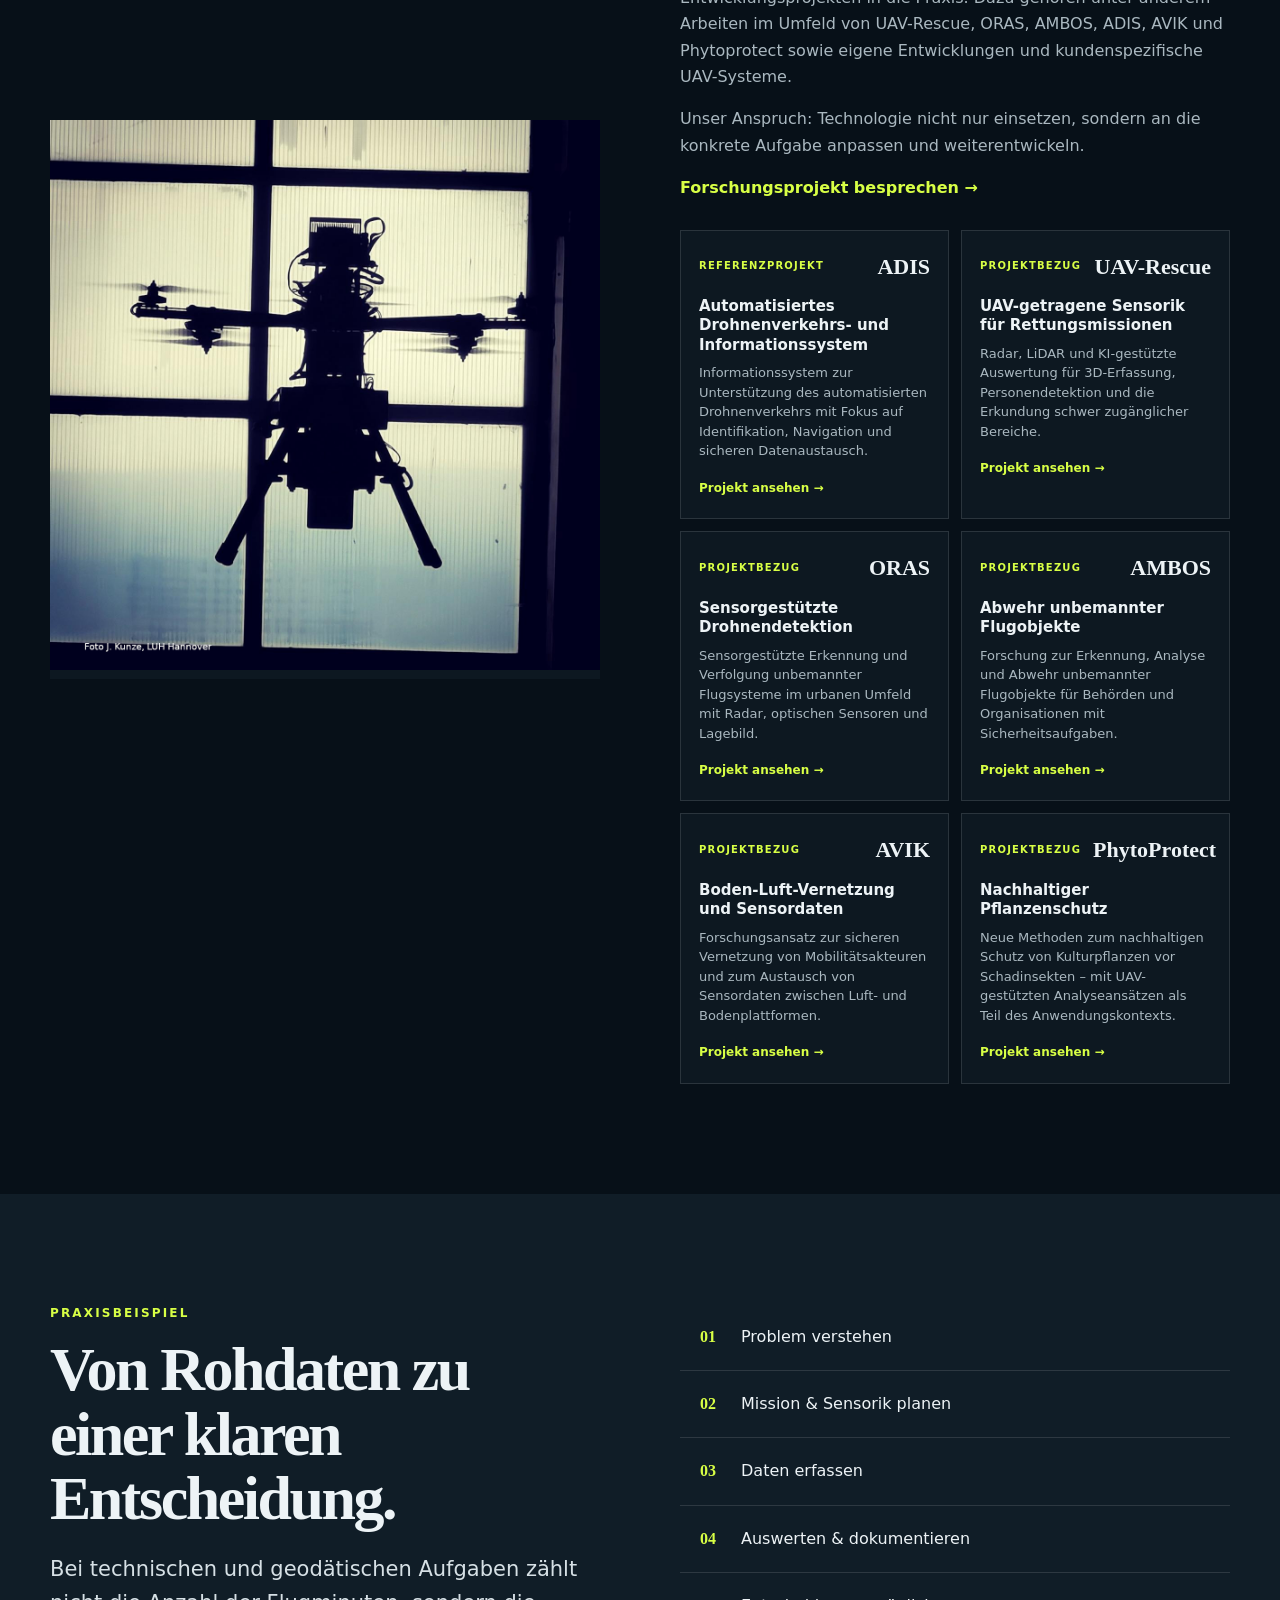
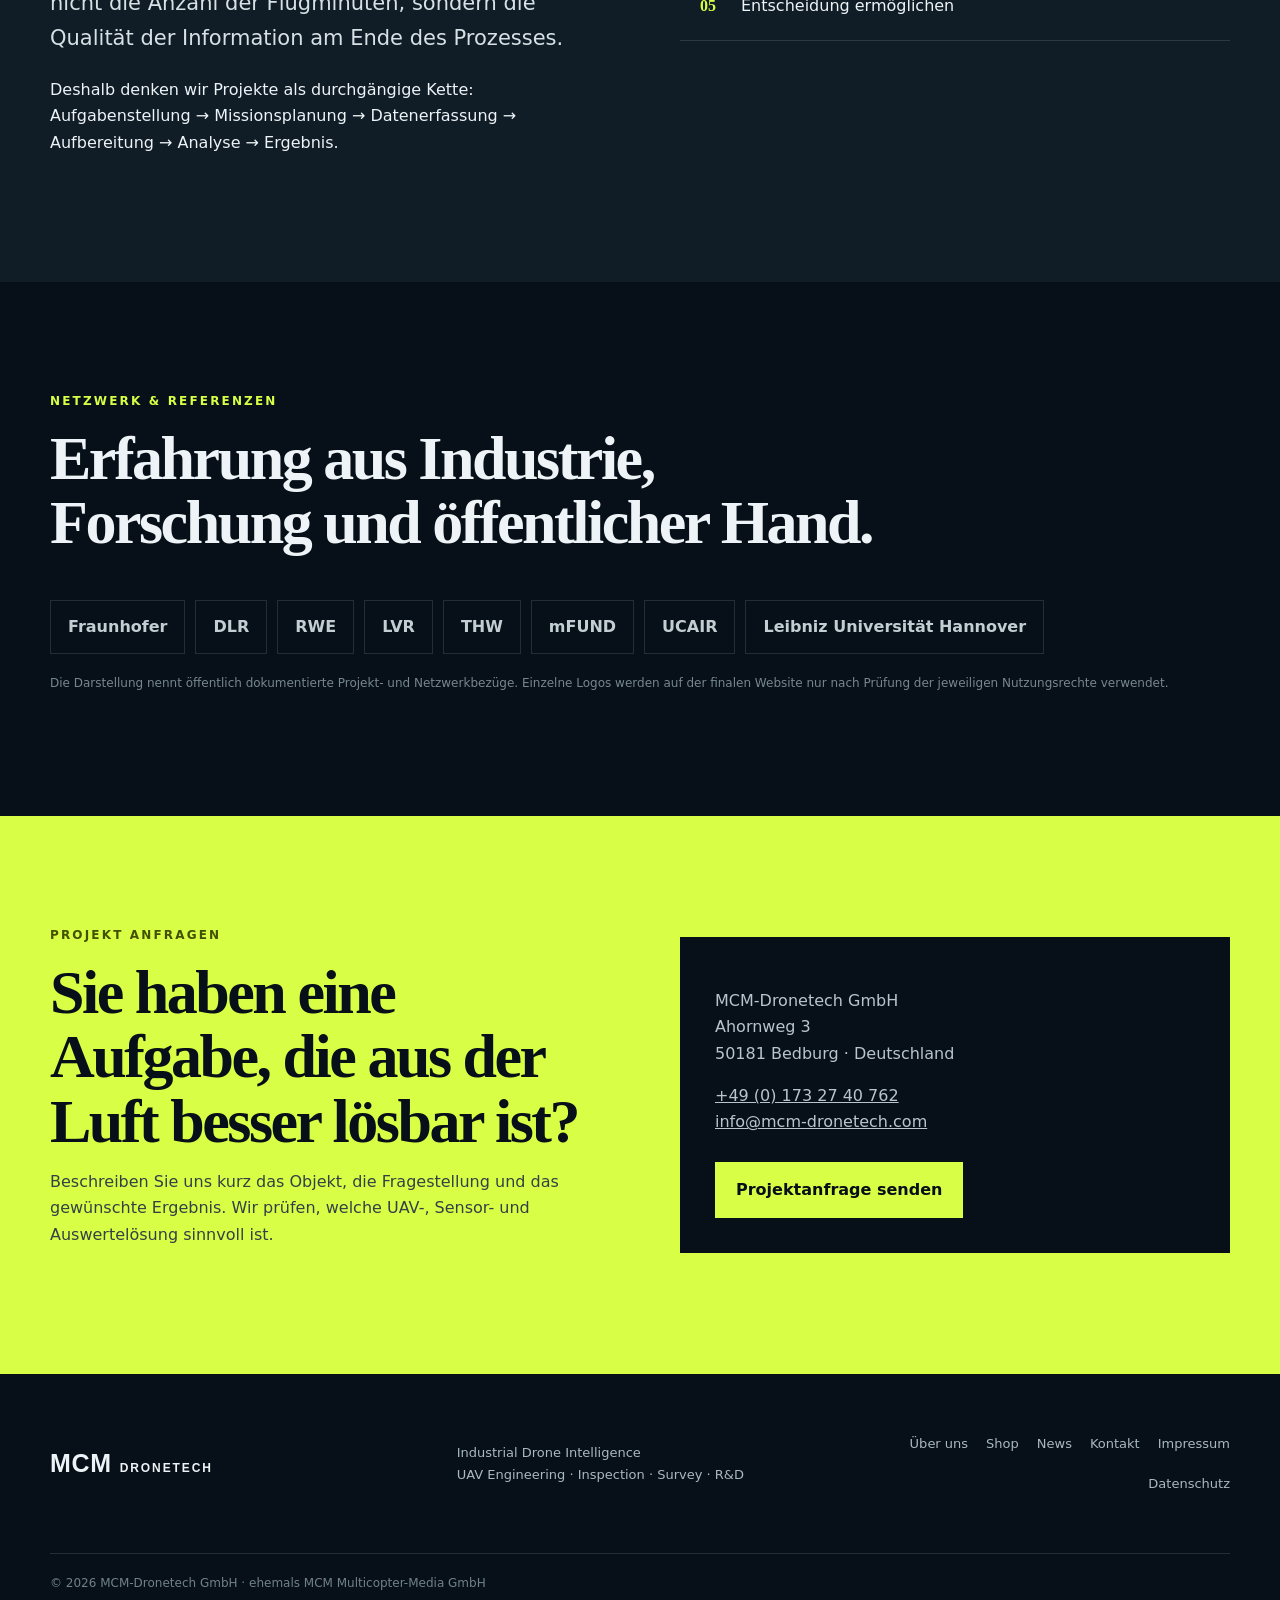
==== commit 36d650d5: "Remove external Google Fonts loading" ====
--- a/index.html
+++ b/index.html
@@ -11,9 +11,9 @@
   <meta property="og:title" content="MCM-Dronetech | Industrial Drone Intelligence">
   <meta property="og:description" content="UAV Engineering, Inspection, Survey und R&D für Industrie, Energie, Infrastruktur und Forschung.">
   <meta property="og:image" content="assets/images/MCM-FHR1.jpg">
-  <link rel="preconnect" href="https://fonts.googleapis.com">
-  <link rel="preconnect" href="https://fonts.gstatic.com" crossorigin>
-  <link href="https://fonts.googleapis.com/css2?family=Inter:wght@400;500;600;700;800&family=Space+Grotesk:wght@500;600;700&display=swap" rel="stylesheet">
+  
+  
+  
   <link rel="stylesheet" href="styles.css">
 </head>
 <body>
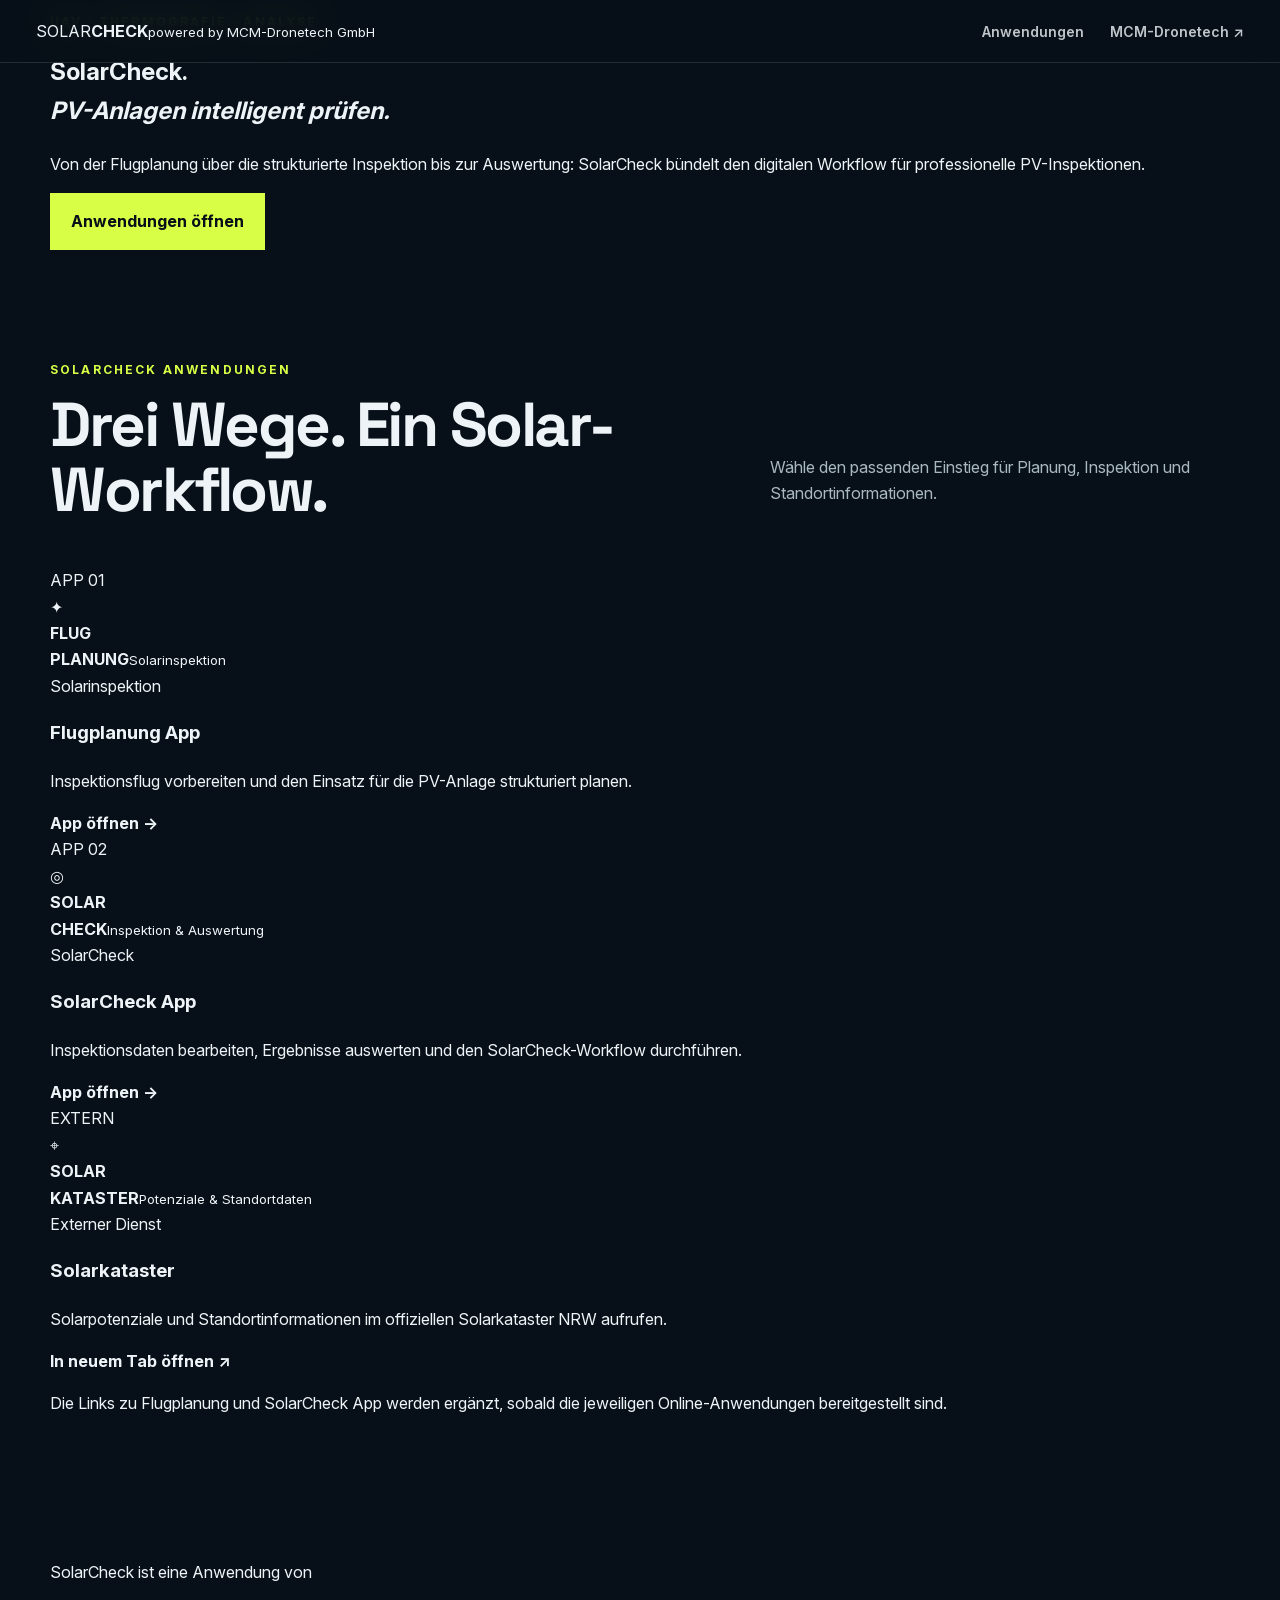
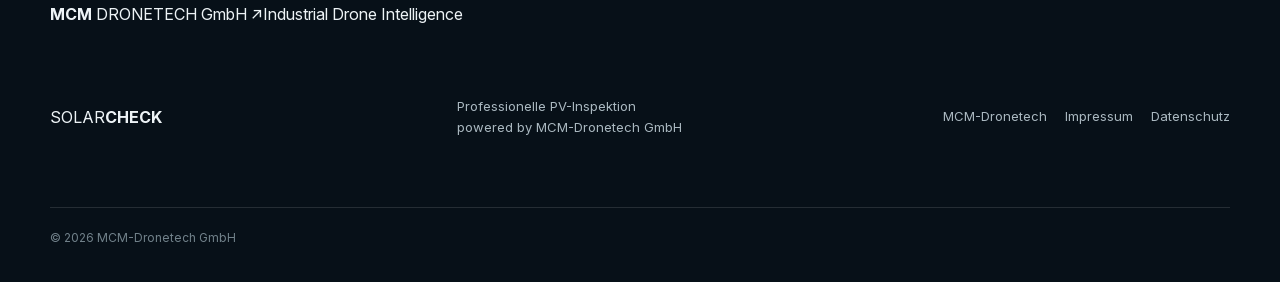
==== commit 95a2a5e3: "Create SolarCheck microsite landing page" ====
--- a/index.html
+++ b/index.html
@@ -1,51 +1,48 @@
 <!doctype html>
 <html lang="de">
 <head>
-  <meta charset="utf-8">
-  <meta name="viewport" content="width=device-width, initial-scale=1">
-  <title>MCM-Dronetech | Industrial Drone Intelligence</title>
-  <meta name="description" content="MCM-Dronetech entwickelt und betreibt UAV-Lösungen für Industrie, Energie, Vermessung, Inspektion und Forschung – von der Datenerfassung bis zur technischen Auswertung.">
-  <meta name="theme-color" content="#0b1117">
-  <meta property="og:type" content="website">
-  <meta property="og:locale" content="de_DE">
-  <meta property="og:title" content="MCM-Dronetech | Industrial Drone Intelligence">
-  <meta property="og:description" content="UAV Engineering, Inspection, Survey und R&D für Industrie, Energie, Infrastruktur und Forschung.">
-  <meta property="og:image" content="assets/images/MCM-FHR1.jpg">
-  
-  
-  
-  <link rel="stylesheet" href="styles.css">
+<meta charset="utf-8">
+<meta name="viewport" content="width=device-width,initial-scale=1">
+<title>SolarCheck | powered by MCM-Dronetech GmbH</title>
+<meta name="description" content="SolarCheck – Solarinspektion, Flugplanung und Auswertung. Powered by MCM-Dronetech GmbH.">
+<link rel="stylesheet" href="styles.css?v=solarcheck-1">
 </head>
-<body>
-<header class="site-header">
-  <a class="brand" href="#top" aria-label="MCM-Dronetech Startseite"><span>MCM</span><b>DRONETECH</b></a>
-  <button class="menu-toggle" aria-label="Menü öffnen" aria-expanded="false" aria-controls="main-nav">☰</button>
-  <nav class="nav" id="main-nav" aria-label="Hauptnavigation">
-    <a href="#leistungen" data-i18n="nav.solutions">Lösungen</a><a href="shop.html">Shop</a><a href="news.html">News</a><a href="#branchen" data-i18n="nav.industries">Branchen</a><a href="#technologie" data-i18n="nav.tech">Technologie</a><a href="#projekte" data-i18n="nav.projects">Projekte</a><a href="#unternehmen" data-i18n="nav.company">Unternehmen</a><a class="nav-cta" href="#kontakt" data-i18n="nav.cta">Projekt anfragen</a>
-    <div class="language-switch" aria-label="Sprachauswahl"><button type="button" class="lang active" data-lang="de" aria-pressed="true">DE</button><span>/</span><button type="button" class="lang" data-lang="en" aria-pressed="false">EN</button></div>
-  </nav>
+<body class="solarcheck-site">
+<header class="site-header solar-header">
+<a class="solar-brand" href="index.html"><span>SOLAR</span><strong>CHECK</strong><small>powered by MCM-Dronetech GmbH</small></a>
+<nav class="nav"><a href="#anwendungen">Anwendungen</a><a href="https://www.mcm-dronetech.com" target="_blank" rel="noopener">MCM-Dronetech ↗</a></nav>
 </header>
-<main id="top">
-<section class="hero">
-  <div class="hero-media" role="img" aria-label="MCM UAV bei einem technischen Einsatz"></div><div class="hero-overlay"></div>
-  <div class="hero-content container"><p class="eyebrow" data-i18n="hero.eyebrow">MCM-Dronetech GmbH · Bedburg · Deutschland</p><h1>Industrial<br><em>Drone Intelligence.</em></h1><p class="hero-copy" data-i18n="hero.copy">Wir verbinden UAV-Technologie, Sensorik, Vermessung und intelligente Datenauswertung zu Lösungen für Industrie, Energie, Infrastruktur und Forschung.</p><div class="hero-actions"><a class="button button-primary" href="#kontakt" data-i18n="hero.primary">Projekt besprechen</a><a class="button button-ghost" href="#leistungen" data-i18n="hero.secondary">Lösungen entdecken</a></div></div>
-  <div class="hero-stat"><strong>10+</strong><span data-i18n="hero.stat">Jahre UAV-Erfahrung</span></div>
+<main>
+<section class="solar-hero">
+<div class="solar-glow"></div>
+<div class="container solar-hero-content">
+<p class="section-kicker">UAV · Thermografie · Analyse</p>
+<h1>SolarCheck.<br><em>PV-Anlagen intelligent prüfen.</em></h1>
+<p class="solar-intro">Von der Flugplanung über die strukturierte Inspektion bis zur Auswertung: SolarCheck bündelt den digitalen Workflow für professionelle PV-Inspektionen.</p>
+<a class="button button-primary" href="#anwendungen">Anwendungen öffnen</a>
+</div>
 </section>
-<section class="intro section container" id="unternehmen"><div class="section-kicker" data-i18n="intro.kicker">Engineering statt Drohnenflug</div><div class="intro-grid"><h2 data-i18n="intro.title">Wir lösen technische Aufgaben aus der Luft.</h2><div><p class="lead" data-i18n="intro.lead">Eine Drohne ist für uns kein Selbstzweck. Entscheidend ist, was aus den gewonnenen Daten entsteht: eine belastbare Inspektion, ein präzises 3D-Modell, eine Schadenserkennung oder eine individuell entwickelte UAV-Lösung.</p><p data-i18n="intro.text">Seit mehr als zehn Jahren entwickeln und betreiben wir unbemannte Luftfahrtsysteme für zivile Anwendungen und Forschungsprojekte. Dabei verbinden wir Flugpraxis mit Engineering, Sensorik und kundenspezifischer Systemintegration.</p></div></div></section>
-<section class="solutions section" id="leistungen"><div class="container"><div class="section-head"><div><div class="section-kicker" data-i18n="solutions.kicker">Unsere Lösungen</div><h2 data-i18n="solutions.title">Vom Flug zur verwertbaren Erkenntnis.</h2></div><p data-i18n="solutions.intro">Wir übernehmen nicht nur die Befliegung, sondern – je nach Projekt – auch Planung, Datenerfassung, Aufbereitung, Analyse und technische Dokumentation.</p></div><div class="cards">
-<article class="card"><img src="assets/images/MCM-WP3.jpg" alt="UAV-Inspektion und technische Auswertung" loading="lazy"><div><span>01</span><h3 data-i18n="card.inspection.title">Industrial Inspection</h3><p data-i18n="card.inspection.text">Technische Inspektionen von Gebäuden, Anlagen, Dächern, Infrastruktur und schwer zugänglichen Bereichen – schnell, sicher und dokumentierbar.</p><a href="#kontakt" data-i18n="card.inspection.link">Inspektion anfragen →</a></div></article>
-<article class="card"><img src="assets/images/MCM-verm1.jpg" alt="RTK-gestützte UAV-Vermessung" loading="lazy"><div><span>02</span><h3 data-i18n="card.survey.title">Survey & Digital Twin</h3><p data-i18n="card.survey.text">Photogrammetrie, RTK, Orthofotos, Punktwolken und 3D-Modelle für Vermessung, Bau, Dokumentation und digitale Bestandsmodelle.</p><a href="#kontakt" data-i18n="card.survey.link">Vermessung planen →</a></div></article>
-<article class="card"><img src="assets/images/defekte-solarzelle.jpeg" alt="Thermische Untersuchung einer Solaranlage" loading="lazy"><div><span>03</span><h3 data-i18n="card.thermal.title">Thermal & AI Inspection</h3><p data-i18n="card.thermal.text">RGB- und Wärmebilddaten für PV- und Industrieanlagen. Ergänzend entwickeln wir Ansätze für automatisierte Auffälligkeits- und Schadenserkennung.</p><a href="#kontakt" data-i18n="card.thermal.link">Analyse anfragen →</a></div></article>
-<article class="card"><img src="assets/images/1714814017780.jpeg" alt="MCM Spezial-UAV" loading="lazy"><div><span>04</span><h3 data-i18n="card.engineering.title">Special UAV Engineering</h3><p data-i18n="card.engineering.text">Individuelle UAVs, Sensorträger, Systemintegration, Optimierung und Prototypen für Aufgaben, die Standardlösungen nicht ausreichend abdecken.</p><a href="#kontakt" data-i18n="card.engineering.link">Lösung entwickeln →</a></div></article>
-</div></div></section>
-<section class="feature section container" id="technologie"><div class="feature-image"><img src="assets/images/1744217943735.jpeg" alt="MCM UAV-Technologie" loading="lazy"></div><div class="feature-copy"><div class="section-kicker" data-i18n="tech.kicker">Technologie</div><h2 data-i18n="tech.title">Die Drohne ist nur der Anfang.</h2><p class="lead" data-i18n="tech.lead">Der Wettbewerbsvorteil entsteht durch die Kombination aus Plattform, Sensorik, Flugverfahren, Daten und Engineering.</p><ul class="tech-list"><li><b data-i18n="tech.uav.label">UAV-Systeme</b><span data-i18n="tech.uav.text">Multicopter, Starrflügler und VTOL-Systeme</span></li><li><b data-i18n="tech.sensor.label">Sensorik</b><span data-i18n="tech.sensor.text">RGB, Thermografie, RTK/GNSS und kundenspezifische Nutzlasten</span></li><li><b data-i18n="tech.geo.label">Geodaten</b><span data-i18n="tech.geo.text">Photogrammetrie, Orthofotos, 3D und georeferenzierte Daten</span></li><li><b data-i18n="tech.ai.label">Automation & AI</b><span data-i18n="tech.ai.text">Datenanalyse, Veränderungserkennung und autonome Missionen als Entwicklungsfeld</span></li></ul></div></section>
-<section class="industries section" id="branchen"><div class="container"><div class="section-kicker" data-i18n="industries.kicker">Branchen</div><h2 data-i18n="industries.title">Technologie für reale Entscheidungen.</h2><div class="industry-grid"><div><b data-i18n="industry.energy">Energie</b><span>PV · Wind · Netze · technische Anlagen</span></div><div><b data-i18n="industry.industry">Industrie</b><span>Inspektion · Dokumentation · Engineering</span></div><div><b data-i18n="industry.infrastructure">Infrastruktur</b><span>Bauwerke · Gelände · Monitoring</span></div><div><b data-i18n="industry.construction">Bau & Planung</b><span>Bestand · Fortschritt · 3D · Vermessung</span></div><div><b data-i18n="industry.agriculture">Landwirtschaft</b><span>Orthofotos · Analysen · Schadenerfassung</span></div><div><b data-i18n="industry.research">Forschung</b><span>FuE · Prototypen · Sensorik · UAV-Systeme</span></div></div></div></section>
-<section class="project section container" id="projekte"><div class="project-media"><img src="assets/images/uav1.jpeg" alt="UAV-Dokumentation einer Baustelle" loading="lazy"></div><div class="project-copy"><div class="section-kicker" data-i18n="projects.kicker">Forschung & Entwicklung</div><h2 data-i18n="projects.title">Wenn Standard nicht reicht, entwickeln wir weiter.</h2><p data-i18n="projects.text1">MCM-Dronetech bringt Erfahrung aus Forschungs- und Entwicklungsprojekten in die Praxis. Dazu gehören unter anderem Arbeiten im Umfeld von UAV-Rescue, ORAS, AMBOS, ADIS, AVIK und Phytoprotect sowie eigene Entwicklungen und kundenspezifische UAV-Systeme.</p><p data-i18n="projects.text2">Unser Anspruch: Technologie nicht nur einsetzen, sondern an die konkrete Aufgabe anpassen und weiterentwickeln.</p><a class="text-link" href="#kontakt" data-i18n="projects.link">Forschungsprojekt besprechen →</a></div></section>
-<section class="case-study section"><div class="container case-grid"><div><div class="section-kicker" data-i18n="case.kicker">Praxisbeispiel</div><h2 data-i18n="case.title">Von Rohdaten zu einer klaren Entscheidung.</h2><p class="lead" data-i18n="case.lead">Bei technischen und geodätischen Aufgaben zählt nicht die Anzahl der Flugminuten, sondern die Qualität der Information am Ende des Prozesses.</p><p data-i18n="case.text">Deshalb denken wir Projekte als durchgängige Kette: Aufgabenstellung → Missionsplanung → Datenerfassung → Aufbereitung → Analyse → Ergebnis.</p></div><div class="process"><div><strong>01</strong><span data-i18n="process.1">Problem verstehen</span></div><div><strong>02</strong><span data-i18n="process.2">Mission & Sensorik planen</span></div><div><strong>03</strong><span data-i18n="process.3">Daten erfassen</span></div><div><strong>04</strong><span data-i18n="process.4">Auswerten & dokumentieren</span></div><div><strong>05</strong><span data-i18n="process.5">Entscheidung ermöglichen</span></div></div></div></section>
-<section class="references section container"><div class="section-kicker" data-i18n="refs.kicker">Netzwerk & Referenzen</div><h2 data-i18n="refs.title">Erfahrung aus Industrie, Forschung und öffentlicher Hand.</h2><div class="logos"><span>Fraunhofer</span><span>DLR</span><span>RWE</span><span>LVR</span><span>THW</span><span>mFUND</span><span>UCAIR</span><span>Leibniz Universität Hannover</span></div><p class="small-note" data-i18n="refs.note">Die Darstellung nennt öffentlich dokumentierte Projekt- und Netzwerkbezüge. Einzelne Logos werden auf der finalen Website nur nach Prüfung der jeweiligen Nutzungsrechte verwendet.</p></section>
-<section class="contact section" id="kontakt"><div class="container contact-grid"><div><div class="section-kicker" data-i18n="contact.kicker">Projekt anfragen</div><h2 data-i18n="contact.title">Sie haben eine Aufgabe, die aus der Luft besser lösbar ist?</h2><p data-i18n="contact.text">Beschreiben Sie uns kurz das Objekt, die Fragestellung und das gewünschte Ergebnis. Wir prüfen, welche UAV-, Sensor- und Auswertelösung sinnvoll ist.</p></div><div class="contact-card"><p>MCM-Dronetech GmbH<br>Ahornweg 3<br>50181 Bedburg · Deutschland</p><p><a href="tel:+491732740762">+49 (0) 173 27 40 762</a><br><a href="mailto:info@mcm-dronetech.com">info@mcm-dronetech.com</a></p><a class="button button-primary" href="mailto:info@mcm-dronetech.com?subject=Projektanfrage%20MCM-Dronetech" data-i18n="contact.button">Projektanfrage senden</a></div></div></section>
+<section class="section solar-apps" id="anwendungen">
+<div class="container">
+<div class="section-head"><div><div class="section-kicker">SolarCheck Anwendungen</div><h2>Drei Wege. Ein Solar-Workflow.</h2></div><p>Wähle den passenden Einstieg für Planung, Inspektion und Standortinformationen.</p></div>
+<div class="solar-tile-grid">
+<a class="solar-tile" href="#" aria-label="Solarinspektion Flugplanung App – Link folgt">
+<div class="solar-tile-visual solar-flight"><span>APP 01</span><div class="solar-icon">✦</div><b>FLUG<br>PLANUNG</b><small>Solarinspektion</small></div>
+<div class="solar-tile-copy"><span>Solarinspektion</span><h3>Flugplanung App</h3><p>Inspektionsflug vorbereiten und den Einsatz für die PV-Anlage strukturiert planen.</p><strong>App öffnen →</strong></div>
+</a>
+<a class="solar-tile featured" href="#" aria-label="SolarCheck App – Link folgt">
+<div class="solar-tile-visual solar-check"><span>APP 02</span><div class="solar-icon">◎</div><b>SOLAR<br>CHECK</b><small>Inspektion & Auswertung</small></div>
+<div class="solar-tile-copy"><span>SolarCheck</span><h3>SolarCheck App</h3><p>Inspektionsdaten bearbeiten, Ergebnisse auswerten und den SolarCheck-Workflow durchführen.</p><strong>App öffnen →</strong></div>
+</a>
+<a class="solar-tile" href="https://www.solarkataster.nrw.de" target="_blank" rel="noopener">
+<div class="solar-tile-visual solar-map"><span>EXTERN</span><div class="solar-icon">⌖</div><b>SOLAR<br>KATASTER</b><small>Potenziale & Standortdaten</small></div>
+<div class="solar-tile-copy"><span>Externer Dienst</span><h3>Solarkataster</h3><p>Solarpotenziale und Standortinformationen im offiziellen Solarkataster NRW aufrufen.</p><strong>In neuem Tab öffnen ↗</strong></div>
+</a>
+</div>
+<p class="solar-note">Die Links zu Flugplanung und SolarCheck App werden ergänzt, sobald die jeweiligen Online-Anwendungen bereitgestellt sind.</p>
+</div>
+</section>
+<section class="solar-powered"><div class="container"><p>SolarCheck ist eine Anwendung von</p><a href="https://www.mcm-dronetech.com" target="_blank" rel="noopener"><strong>MCM</strong> DRONETECH GmbH ↗</a><span>Industrial Drone Intelligence</span></div></section>
 </main>
-<footer><div class="container footer-grid"><div class="brand"><span>MCM</span><b>DRONETECH</b></div><p>Industrial Drone Intelligence<br>UAV Engineering · Inspection · Survey · R&D</p><div><a href="#unternehmen" data-i18n="footer.about">Über uns</a><a href="shop.html">Shop</a><a href="news.html">News</a><a href="#kontakt" data-i18n="footer.contact">Kontakt</a><a href="impressum.html" data-i18n="footer.imprint">Impressum</a><a href="datenschutz.html" data-i18n="footer.privacy">Datenschutz</a></div></div><div class="container copyright">© 2026 MCM-Dronetech GmbH · <span data-i18n="footer.former">ehemals MCM Multicopter-Media GmbH</span></div></footer>
-<script src="script.js"></script>
-</body>
-</html>
+<footer><div class="container footer-grid"><div class="solar-brand footer-solar"><span>SOLAR</span><strong>CHECK</strong></div><p>Professionelle PV-Inspektion<br>powered by MCM-Dronetech GmbH</p><div><a href="https://www.mcm-dronetech.com" target="_blank" rel="noopener">MCM-Dronetech</a><a href="impressum.html">Impressum</a><a href="datenschutz.html">Datenschutz</a></div></div><div class="container copyright">© 2026 MCM-Dronetech GmbH</div></footer>
+</body></html>
--- a/styles.css
+++ b/styles.css
@@ -1,5 +1,14 @@
+@font-face{font-family:"Inter";src:url("assets/fonts/InterVariable.woff2") format("woff2");font-style:normal;font-weight:100 900;font-display:swap}
+@font-face{font-family:"Space Grotesk";src:url("assets/fonts/SpaceGroteskVariable.woff2") format("woff2");font-style:normal;font-weight:300 700;font-display:swap}
 :root{--bg:#071018;--panel:#0d1821;--text:#edf3f6;--muted:#aab8c0;--line:rgba(255,255,255,.12);--accent:#d8ff45;--max:1180px}*{box-sizing:border-box}html{scroll-behavior:smooth;scroll-padding-top:88px}body{margin:0;background:var(--bg);color:var(--text);font-family:Inter,system-ui,sans-serif;line-height:1.65}a{color:inherit;text-decoration:none}a:focus-visible,button:focus-visible{outline:2px solid var(--accent);outline-offset:4px}.container{width:min(var(--max),calc(100% - 48px));margin:auto}.site-header{position:fixed;z-index:20;top:0;left:0;right:0;display:flex;align-items:center;justify-content:space-between;padding:18px 36px;background:rgba(7,16,24,.78);backdrop-filter:blur(18px);border-bottom:1px solid var(--line)}.brand{display:flex;align-items:baseline;gap:8px;font-family:"Space Grotesk",sans-serif;letter-spacing:.04em}.brand span{font-size:25px;font-weight:700}.brand b{font-size:12px;letter-spacing:.16em}.nav{display:flex;gap:26px;align-items:center;font-size:14px;font-weight:600}.nav a{opacity:.8;transition:opacity .2s ease}.nav a:hover{opacity:1}.nav-cta{padding:10px 16px;border:1px solid var(--accent);color:var(--accent);opacity:1!important}.language-switch{display:flex;align-items:center;gap:7px;margin-left:2px;padding-left:4px;border-left:1px solid var(--line);font-size:12px;letter-spacing:.08em}.lang{padding:5px 2px;border:0;background:transparent;color:var(--muted);font:inherit;font-weight:700;cursor:pointer}.lang.active{color:var(--accent)}.menu-toggle{display:none;background:none;color:white;border:0;font-size:24px;cursor:pointer}.hero{min-height:92vh;position:relative;display:flex;align-items:center;overflow:hidden}.hero-media{position:absolute;inset:0;background-image:url('assets/images/MCM-FHR1.webp');background-size:cover;background-position:center}.hero-overlay{position:absolute;inset:0;background:linear-gradient(90deg,rgba(4,10,15,.92),rgba(4,10,15,.58) 55%,rgba(4,10,15,.18)),linear-gradient(0deg,var(--bg),transparent 40%)}.hero-content{position:relative;padding-top:100px}.eyebrow,.section-kicker{color:var(--accent);font-size:12px;text-transform:uppercase;letter-spacing:.18em;font-weight:700}.hero h1{font-family:"Space Grotesk",sans-serif;font-size:clamp(54px,8vw,104px);line-height:.94;letter-spacing:-.055em;max-width:900px;margin:22px 0}.hero h1 em{font-style:normal;color:var(--accent)}.hero-copy{font-size:clamp(18px,2vw,23px);max-width:680px;color:#d2dde2}.hero-actions{display:flex;gap:12px;margin-top:34px}.button{display:inline-block;padding:14px 20px;font-weight:700;border:1px solid var(--line);transition:transform .2s ease,background .2s ease}.button:hover{transform:translateY(-2px)}.button-primary{background:var(--accent);color:#071018;border-color:var(--accent)}.button-ghost{background:rgba(255,255,255,.04)}.hero-stat{position:absolute;right:5%;bottom:42px;display:flex;gap:12px;align-items:center;color:var(--muted);font-size:12px}.hero-stat strong{font-family:"Space Grotesk";font-size:36px;color:white}.section{padding:110px 0}.intro-grid,.feature,.project,.contact-grid,.case-grid{display:grid;grid-template-columns:1fr 1fr;gap:80px}.intro h2,.section-head h2,.feature h2,.project h2,.industries h2,.references h2,.contact h2,.case-study h2{font-family:"Space Grotesk";font-size:clamp(36px,5vw,62px);line-height:1.04;letter-spacing:-.04em;margin:14px 0 0}.lead{font-size:21px;color:#d6e0e5}.solutions{background:#0a141d}.section-head{display:flex;justify-content:space-between;gap:50px;align-items:end;margin-bottom:45px}.section-head>p{max-width:460px;color:var(--muted)}.cards{display:grid;grid-template-columns:repeat(2,1fr);gap:18px}.card{background:var(--panel);border:1px solid var(--line);overflow:hidden;transition:transform .25s ease,border-color .25s ease}.card:hover{transform:translateY(-4px);border-color:rgba(216,255,69,.35)}.card img{display:block;width:100%;height:260px;object-fit:cover;background:#111d26}.card>div{padding:27px}.card span{color:var(--accent);font-size:12px;font-weight:700}.card h3{font-family:"Space Grotesk";font-size:30px;margin:8px 0}.card p{color:var(--muted);min-height:80px}.card a,.text-link{color:var(--accent);font-weight:700}.feature{align-items:center}.feature-image{min-height:420px;background:#0d1821;overflow:hidden}.feature-image img,.project-media img{width:100%;height:100%;max-height:620px;object-fit:cover}.tech-list{list-style:none;padding:0;margin-top:30px}.tech-list li{display:grid;grid-template-columns:160px 1fr;padding:15px 0;border-top:1px solid var(--line);gap:15px}.tech-list span{color:var(--muted)}.industries{background:#eaf1f3;color:#071018}.industries .section-kicker{color:#445400}.industry-grid{display:grid;grid-template-columns:repeat(3,1fr);margin-top:45px}.industry-grid div{padding:27px 18px;border-top:1px solid rgba(7,16,24,.18)}.industry-grid b,.industry-grid span{display:block}.industry-grid b{font-family:"Space Grotesk";font-size:25px}.industry-grid span{color:#52616a;font-size:14px;margin-top:7px}.project{align-items:center}.project-media{min-height:420px;background:#0d1821;overflow:hidden}.project-copy p{color:var(--muted)}.project-references{display:grid;grid-template-columns:repeat(2,minmax(0,1fr));gap:12px;margin-top:28px}.project-ref{padding:18px;background:var(--panel);border:1px solid var(--line);transition:transform .2s ease,border-color .2s ease}.project-ref:hover{transform:translateY(-2px);border-color:rgba(216,255,69,.35)}.project-ref-top{display:flex;justify-content:space-between;gap:12px;align-items:center}.project-ref-top span{color:var(--accent);font-size:10px;text-transform:uppercase;letter-spacing:.12em;font-weight:700}.project-ref-top b{font-family:"Space Grotesk";font-size:22px}.project-ref h3{font-size:15px;line-height:1.3;margin:12px 0 8px}.project-ref p{font-size:13px;line-height:1.5;margin:0 0 13px;color:var(--muted)}.project-ref a{font-size:12px;color:var(--accent);font-weight:700}.case-study{background:#101d27}.process{display:flex;flex-direction:column}.process div{display:flex;gap:25px;align-items:center;padding:20px;border-bottom:1px solid var(--line)}.process strong{color:var(--accent);font-family:"Space Grotesk"}.references h2{max-width:850px}.logos{display:flex;flex-wrap:wrap;gap:10px;margin-top:45px}.logos span{padding:13px 17px;border:1px solid var(--line);color:#c3ced3;font-weight:600}.small-note{font-size:12px;color:#77878f;margin-top:20px}.contact{background:var(--accent);color:#071018}.contact .section-kicker{color:#425000}.contact-grid{align-items:center}.contact p{color:#344047}.contact-card{background:#071018;color:white;padding:35px}.contact-card p{color:#b9c5ca}.contact-card a:not(.button){text-decoration:underline}.contact-card .button{margin-top:10px}.contact-card .button-primary{color:#071018}.footer-grid{display:grid;grid-template-columns:1fr 1fr 1fr;gap:40px;align-items:center;padding:55px 0}.footer-grid p{color:var(--muted);font-size:13px}.footer-grid>div:last-child{display:flex;justify-content:flex-end;gap:18px;flex-wrap:wrap;font-size:13px;color:var(--muted)}.copyright{padding:20px 0 35px;border-top:1px solid var(--line);font-size:12px;color:#71818a}.reveal{opacity:0;transform:translateY(18px);transition:opacity .7s ease,transform .7s ease}.reveal.is-visible{opacity:1;transform:none}@media(prefers-reduced-motion:reduce){html{scroll-behavior:auto}.reveal{opacity:1;transform:none;transition:none}.button,.card,.project-ref{transition:none}}@media(max-width:850px){.site-header{padding:16px 22px}.menu-toggle{display:block}.nav{display:none;position:absolute;top:70px;left:0;right:0;background:#071018;padding:20px 22px;flex-direction:column;align-items:stretch;box-shadow:0 18px 30px rgba(0,0,0,.2)}.nav.open{display:flex}.nav-cta{text-align:center}.language-switch{justify-content:center;margin:4px 0 0;padding:10px 0 0;border-left:0;border-top:1px solid var(--line)}.container{width:min(var(--max),calc(100% - 34px))}.hero{min-height:800px}.hero-stat{display:none}.intro-grid,.feature,.project,.contact-grid,.case-grid{grid-template-columns:1fr;gap:35px}.cards{grid-template-columns:1fr}.section-head{display:block}.section-head>p{margin-top:22px}.industry-grid{grid-template-columns:1fr 1fr}.footer-grid{grid-template-columns:1fr}.footer-grid>div:last-child{justify-content:flex-start}.section{padding:80px 0}.card img{height:220px}.feature-image,.project-media{min-height:300px}.project-references{grid-template-columns:1fr}}@media(max-width:520px){.industry-grid{grid-template-columns:1fr}.hero h1{font-size:54px}.hero-copy{font-size:17px}.hero-actions{flex-direction:column;align-items:flex-start}.tech-list li{grid-template-columns:1fr}.site-header .brand b{display:none}.site-header{padding-left:18px;padding-right:18px}.project-ref-top{align-items:flex-start;flex-direction:column;gap:4px}}
 
 /* Shop & News */
 .subpage-main{padding-top:73px}.subpage-hero{padding:100px 0 80px;background:linear-gradient(135deg,#0a141d,#101d27);border-bottom:1px solid var(--line)}.subpage-hero h1{font-family:"Space Grotesk";font-size:clamp(48px,7vw,84px);line-height:.98;letter-spacing:-.05em;margin:16px 0 24px}.subpage-hero h1 em{font-style:normal;color:var(--accent)}.subpage-hero p:last-child{max-width:760px;font-size:19px;color:#c4d0d6}.shop-section{background:#0a141d}.shop-grid{display:grid;grid-template-columns:repeat(3,1fr);gap:18px}.shop-card{display:flex;flex-direction:column;background:var(--panel);border:1px solid var(--line);overflow:hidden}.product-placeholder,.news-placeholder{min-height:220px;display:flex;flex-direction:column;justify-content:center;align-items:center;text-align:center;padding:24px;background:linear-gradient(135deg,#142531,#09131b);border-bottom:1px solid var(--line)}.product-placeholder span,.news-placeholder span{color:var(--accent);font-size:10px;letter-spacing:.18em;font-weight:800}.product-placeholder b{font-family:"Space Grotesk";font-size:24px;margin-top:8px}.shop-card-body{display:flex;flex:1;flex-direction:column;padding:24px}.product-type{color:var(--accent);font-size:11px;text-transform:uppercase;letter-spacing:.12em;font-weight:700}.shop-card h3{font-family:"Space Grotesk";font-size:27px;margin:8px 0}.shop-card p{color:var(--muted)}.price-note{margin-top:auto;font-size:13px}.shop-card .button{width:100%;margin-top:8px;cursor:pointer}.shop-card .button.selected{background:transparent;color:var(--accent)}.inquiry-section{background:#101d27}.inquiry-grid{display:grid;grid-template-columns:.9fr 1.1fr;gap:70px}.inquiry-grid h2{font-family:"Space Grotesk";font-size:clamp(38px,5vw,60px);line-height:1.05;margin:14px 0}.cart-items{margin-top:28px;border-top:1px solid var(--line)}.cart-line{display:flex;justify-content:space-between;align-items:center;padding:13px 0;border-bottom:1px solid var(--line)}.cart-line button{border:0;background:transparent;color:var(--accent);font-size:25px;cursor:pointer}.empty-cart{color:var(--muted)}.inquiry-form{padding:30px;background:var(--panel);border:1px solid var(--line)}.inquiry-form h3{font-family:"Space Grotesk";font-size:28px;margin-top:0}.inquiry-form label{display:block;margin:14px 0;font-size:13px;font-weight:700}.inquiry-form input,.inquiry-form textarea{display:block;width:100%;margin-top:6px;padding:12px;border:1px solid var(--line);background:#071018;color:var(--text);font:inherit}.form-row{display:grid;grid-template-columns:1fr 1fr;gap:14px}.consent{display:flex!important;align-items:flex-start;gap:9px;font-weight:400!important;color:var(--muted)}.consent input{width:auto;margin:4px 0 0}.consent a{text-decoration:underline}.form-note{font-size:12px;color:var(--muted)}.news-list{display:grid;gap:28px}.news-card{display:grid;grid-template-columns:minmax(280px,.8fr) 1.2fr;border:1px solid var(--line);background:var(--panel);overflow:hidden}.news-placeholder{height:100%;min-height:360px;border-bottom:0;border-right:1px solid var(--line)}.news-content{padding:38px}.news-meta{display:flex;gap:14px;color:var(--accent);font-size:11px;text-transform:uppercase;letter-spacing:.1em;font-weight:700}.news-content h2{font-family:"Space Grotesk";font-size:clamp(30px,4vw,46px);line-height:1.05;margin:14px 0}.news-content p:not(.lead){color:var(--muted)}.nav [aria-current="page"]{color:var(--accent);opacity:1}
-@media(max-width:950px){.shop-grid{grid-template-columns:repeat(2,1fr)}.inquiry-grid{grid-template-columns:1fr}.news-card{grid-template-columns:1fr}.news-placeholder{min-height:260px;border-right:0;border-bottom:1px solid var(--line)}}@media(max-width:600px){.shop-grid{grid-template-columns:1fr}.form-row{grid-template-columns:1fr}.subpage-hero{padding:70px 0 55px}.news-content{padding:24px}}
+@media(max-width:950px){.shop-grid{grid-template-columns:repeat(2,minmax(0,1fr))}.inquiry-grid{grid-template-columns:1fr}.news-card{grid-template-columns:1fr}.news-placeholder{min-height:260px;border-right:0;border-bottom:1px solid var(--line)}}@media(max-width:600px){.shop-grid{grid-template-columns:1fr}.form-row{grid-template-columns:1fr}.subpage-hero{padding:70px 0 55px}.news-content{padding:24px}}\n/* Cross-browser shop grid hardening */\n@media(min-width:951px){.shop-grid{display:grid;grid-template-columns:repeat(3,minmax(0,1fr));grid-auto-flow:row}.inquiry-grid{display:grid;grid-template-columns:minmax(0,.9fr) minmax(0,1.1fr)}}\n.shop-grid>.shop-card,.inquiry-grid>*{min-width:0}
+
+/* Cross-browser news layout hardening */
+.news-list{display:grid;grid-template-columns:minmax(0,1fr);grid-auto-flow:row}
+.news-list>.news-card{min-width:0;width:100%}
+.news-card>*{min-width:0}
+@media(min-width:951px){.news-card{display:grid;grid-template-columns:minmax(280px,.8fr) minmax(0,1.2fr);grid-auto-flow:row}}
+@media(max-width:950px){.news-card{display:grid;grid-template-columns:minmax(0,1fr)}}
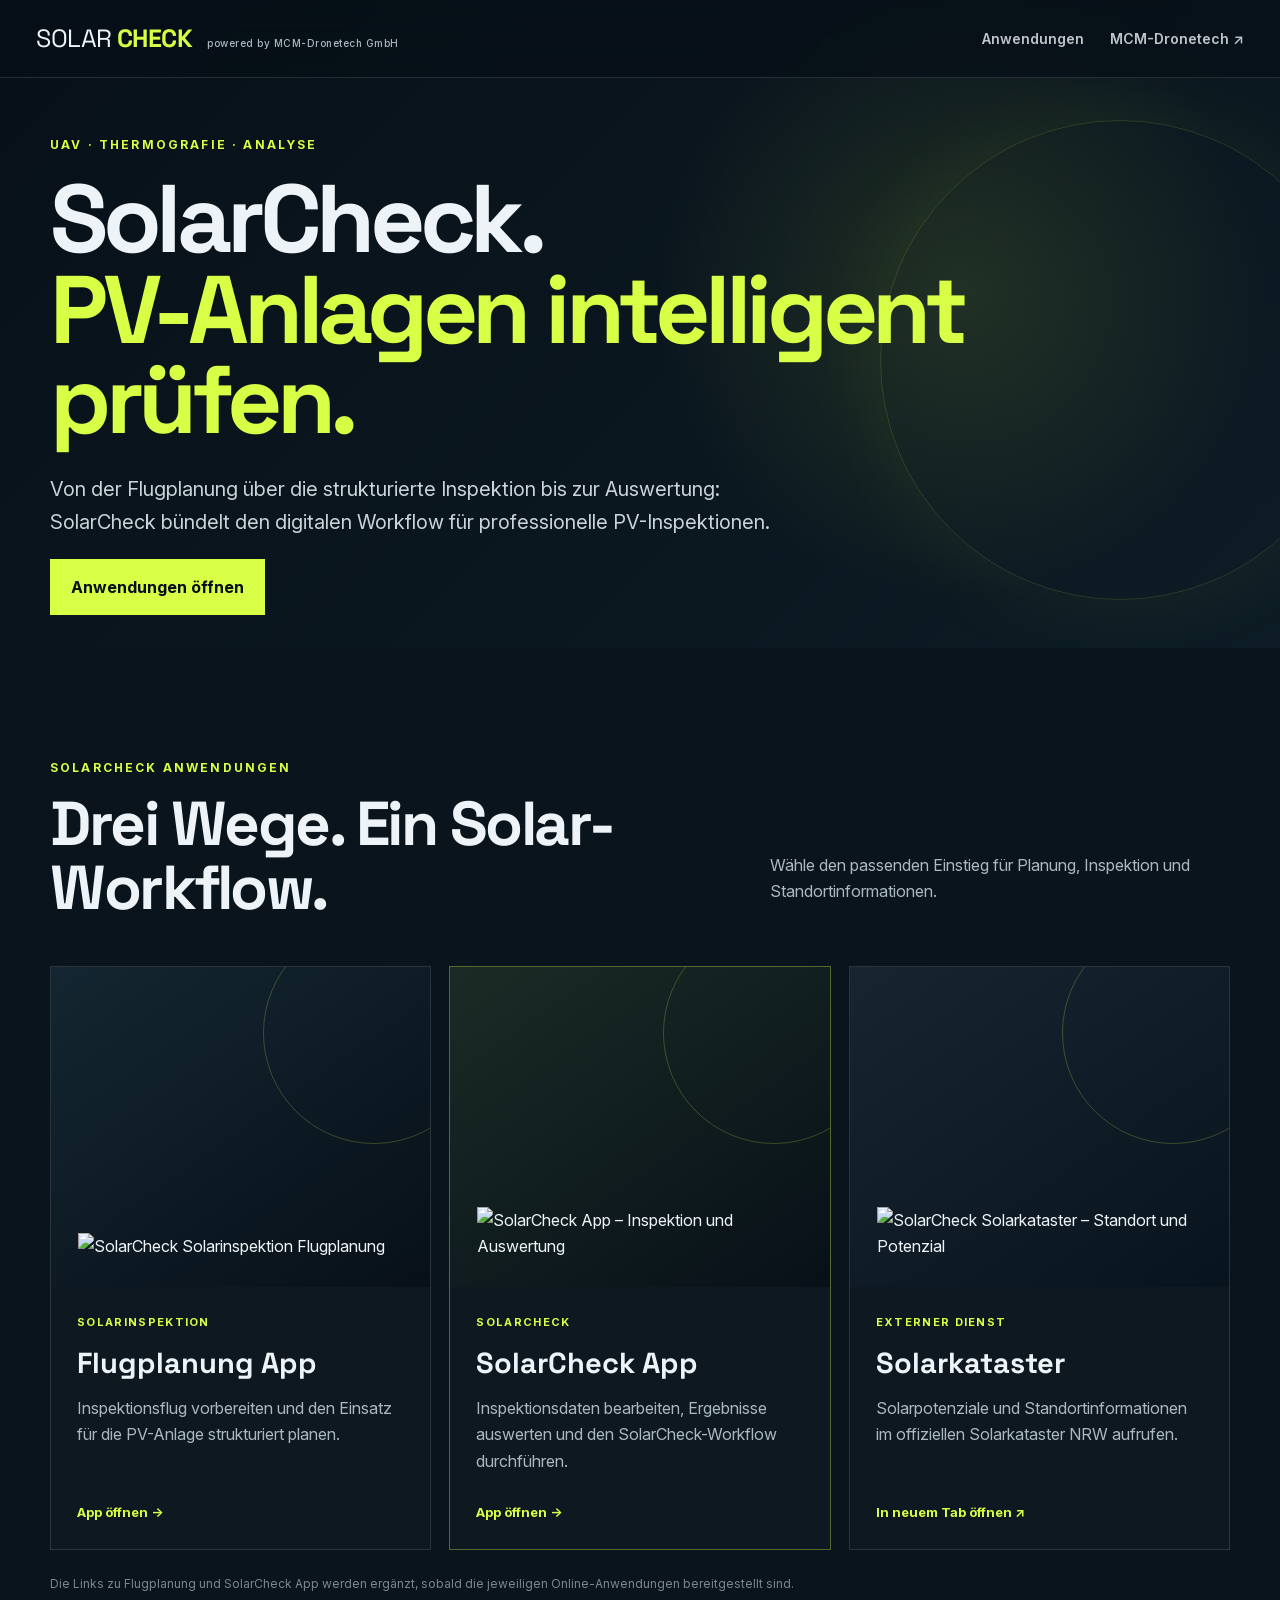
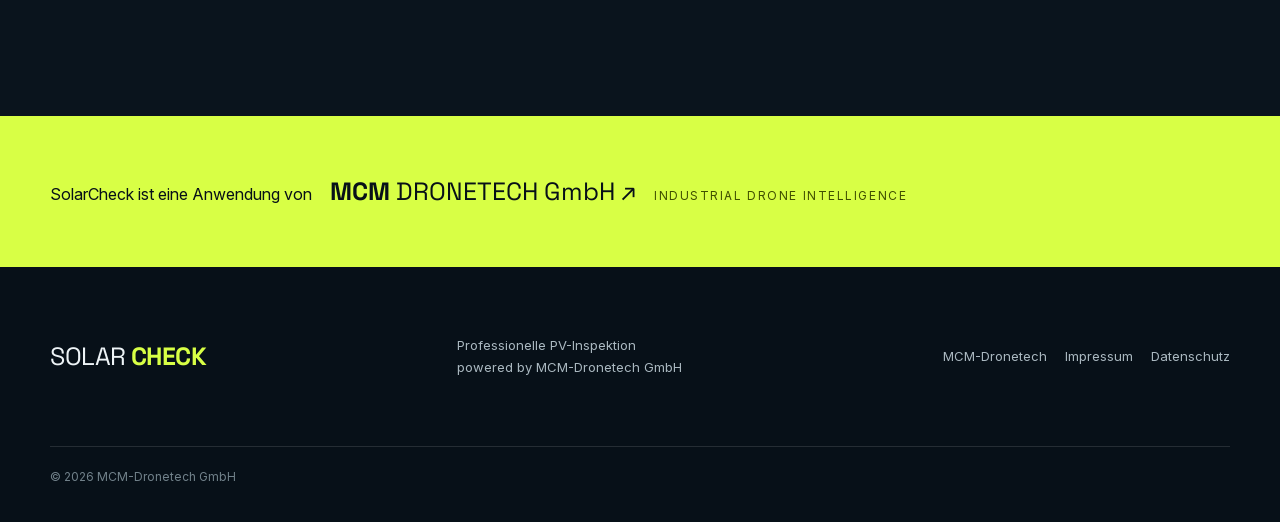
==== commit 63987932: "Use SolarCheck campaign artwork for app tiles" ====
--- a/index.html
+++ b/index.html
@@ -5,7 +5,7 @@
 <meta name="viewport" content="width=device-width,initial-scale=1">
 <title>SolarCheck | powered by MCM-Dronetech GmbH</title>
 <meta name="description" content="SolarCheck – Solarinspektion, Flugplanung und Auswertung. Powered by MCM-Dronetech GmbH.">
-<link rel="stylesheet" href="styles.css?v=solarcheck-1">
+<link rel="stylesheet" href="styles.css?v=solarcheck-2">
 </head>
 <body class="solarcheck-site">
 <header class="site-header solar-header">
@@ -27,15 +27,15 @@
 <div class="section-head"><div><div class="section-kicker">SolarCheck Anwendungen</div><h2>Drei Wege. Ein Solar-Workflow.</h2></div><p>Wähle den passenden Einstieg für Planung, Inspektion und Standortinformationen.</p></div>
 <div class="solar-tile-grid">
 <a class="solar-tile" href="#" aria-label="Solarinspektion Flugplanung App – Link folgt">
-<div class="solar-tile-visual solar-flight"><span>APP 01</span><div class="solar-icon">✦</div><b>FLUG<br>PLANUNG</b><small>Solarinspektion</small></div>
+<div class="solar-tile-visual solar-flight"><img src="assets/images/solarcheck-flugplanung.png" alt="SolarCheck Solarinspektion Flugplanung" loading="lazy"></div>
 <div class="solar-tile-copy"><span>Solarinspektion</span><h3>Flugplanung App</h3><p>Inspektionsflug vorbereiten und den Einsatz für die PV-Anlage strukturiert planen.</p><strong>App öffnen →</strong></div>
 </a>
 <a class="solar-tile featured" href="#" aria-label="SolarCheck App – Link folgt">
-<div class="solar-tile-visual solar-check"><span>APP 02</span><div class="solar-icon">◎</div><b>SOLAR<br>CHECK</b><small>Inspektion & Auswertung</small></div>
+<div class="solar-tile-visual solar-check"><img src="assets/images/solarcheck-app.png" alt="SolarCheck App – Inspektion und Auswertung" loading="lazy"></div>
 <div class="solar-tile-copy"><span>SolarCheck</span><h3>SolarCheck App</h3><p>Inspektionsdaten bearbeiten, Ergebnisse auswerten und den SolarCheck-Workflow durchführen.</p><strong>App öffnen →</strong></div>
 </a>
 <a class="solar-tile" href="https://www.solarkataster.nrw.de" target="_blank" rel="noopener">
-<div class="solar-tile-visual solar-map"><span>EXTERN</span><div class="solar-icon">⌖</div><b>SOLAR<br>KATASTER</b><small>Potenziale & Standortdaten</small></div>
+<div class="solar-tile-visual solar-map"><img src="assets/images/solarcheck-solarkataster.png" alt="SolarCheck Solarkataster – Standort und Potenzial" loading="lazy"></div>
 <div class="solar-tile-copy"><span>Externer Dienst</span><h3>Solarkataster</h3><p>Solarpotenziale und Standortinformationen im offiziellen Solarkataster NRW aufrufen.</p><strong>In neuem Tab öffnen ↗</strong></div>
 </a>
 </div>
--- a/styles.css
+++ b/styles.css
@@ -12,3 +12,6 @@
 .news-card>*{min-width:0}
 @media(min-width:951px){.news-card{display:grid;grid-template-columns:minmax(280px,.8fr) minmax(0,1.2fr);grid-auto-flow:row}}
 @media(max-width:950px){.news-card{display:grid;grid-template-columns:minmax(0,1fr)}}
+
+/* SolarCheck microsite */
+.solarcheck-site{background:#071018}.solar-header{position:fixed}.solar-brand{display:flex;align-items:baseline;gap:5px;font-family:"Space Grotesk",sans-serif;letter-spacing:-.03em}.solar-brand span{font-size:25px;font-weight:400}.solar-brand strong{font-size:25px;color:var(--accent)}.solar-brand small{margin-left:10px;color:var(--muted);font:500 10px Inter,sans-serif;letter-spacing:.05em}.solar-hero{position:relative;min-height:72vh;display:flex;align-items:center;padding-top:90px;overflow:hidden;background:radial-gradient(circle at 75% 45%,rgba(216,255,69,.11),transparent 30%),linear-gradient(135deg,#071018,#0d1c25)}.solar-glow{position:absolute;width:480px;height:480px;border:1px solid rgba(216,255,69,.14);border-radius:50%;right:-80px;top:120px;box-shadow:0 0 100px rgba(216,255,69,.06)}.solar-hero-content{position:relative}.solar-hero h1{font-family:"Space Grotesk";font-size:clamp(52px,7.5vw,96px);line-height:.94;letter-spacing:-.055em;margin:20px 0 28px;max-width:980px}.solar-hero h1 em{font-style:normal;color:var(--accent)}.solar-intro{max-width:720px;color:#c8d4d9;font-size:20px}.solar-apps{background:#0a141d}.solar-tile-grid{display:grid;grid-template-columns:repeat(3,minmax(0,1fr));gap:18px}.solar-tile{display:flex;min-width:0;flex-direction:column;background:var(--panel);border:1px solid var(--line);overflow:hidden;transition:transform .25s ease,border-color .25s ease}.solar-tile:hover{transform:translateY(-5px);border-color:rgba(216,255,69,.5)}.solar-tile.featured{border-color:rgba(216,255,69,.35)}.solar-tile-visual{position:relative;min-height:320px;padding:27px;display:flex;flex-direction:column;justify-content:flex-end;background:linear-gradient(145deg,#142631,#071018);overflow:hidden}.solar-tile-visual:before{content:"";position:absolute;width:220px;height:220px;border:1px solid rgba(216,255,69,.22);border-radius:50%;right:-55px;top:-45px}.solar-tile-visual>span{position:absolute;left:27px;top:24px;color:var(--accent);font-size:10px;letter-spacing:.18em;font-weight:800}.solar-icon{position:absolute;right:28px;top:65px;color:var(--accent);font-size:56px;font-family:"Space Grotesk"}.solar-tile-visual b{position:relative;font-family:"Space Grotesk";font-size:48px;line-height:.82;letter-spacing:-.055em}.solar-tile-visual small{position:relative;margin-top:15px;color:#b8c5ca;text-transform:uppercase;letter-spacing:.13em;font-size:10px}.solar-check{background:linear-gradient(145deg,#1a2b25,#071018)}.solar-map{background:linear-gradient(145deg,#172531,#08141d)}.solar-tile-copy{padding:26px;display:flex;flex:1;flex-direction:column}.solar-tile-copy>span{color:var(--accent);font-size:11px;text-transform:uppercase;letter-spacing:.12em;font-weight:700}.solar-tile-copy h3{font-family:"Space Grotesk";font-size:29px;margin:8px 0}.solar-tile-copy p{color:var(--muted);margin-top:0}.solar-tile-copy strong{margin-top:auto;padding-top:12px;color:var(--accent);font-size:13px}.solar-note{margin-top:24px;color:#77878f;font-size:12px}.solar-powered{padding:55px 0;background:var(--accent);color:#071018}.solar-powered .container{display:flex;align-items:baseline;gap:18px;flex-wrap:wrap}.solar-powered p{margin:0}.solar-powered a{font-family:"Space Grotesk";font-size:25px}.solar-powered span{color:#405000;font-size:12px;text-transform:uppercase;letter-spacing:.13em}.footer-solar small{display:none}.legal-page h1{font-family:"Space Grotesk";font-size:clamp(44px,6vw,70px);letter-spacing:-.04em}.legal-page h2{font-family:"Space Grotesk";margin-top:35px}.legal-page a{color:var(--accent)}@media(max-width:850px){.solar-header .nav{display:flex;position:static;background:transparent;padding:0;box-shadow:none;flex-direction:row}.solar-header .nav a:first-child{display:none}.solar-brand small{display:none}.solar-tile-grid{grid-template-columns:1fr}.solar-tile-visual{min-height:280px}.solar-hero{min-height:680px}}@media(max-width:520px){.solar-header .nav{font-size:11px}.solar-header{gap:12px}.solar-brand span,.solar-brand strong{font-size:20px}.solar-tile-visual b{font-size:42px}}
